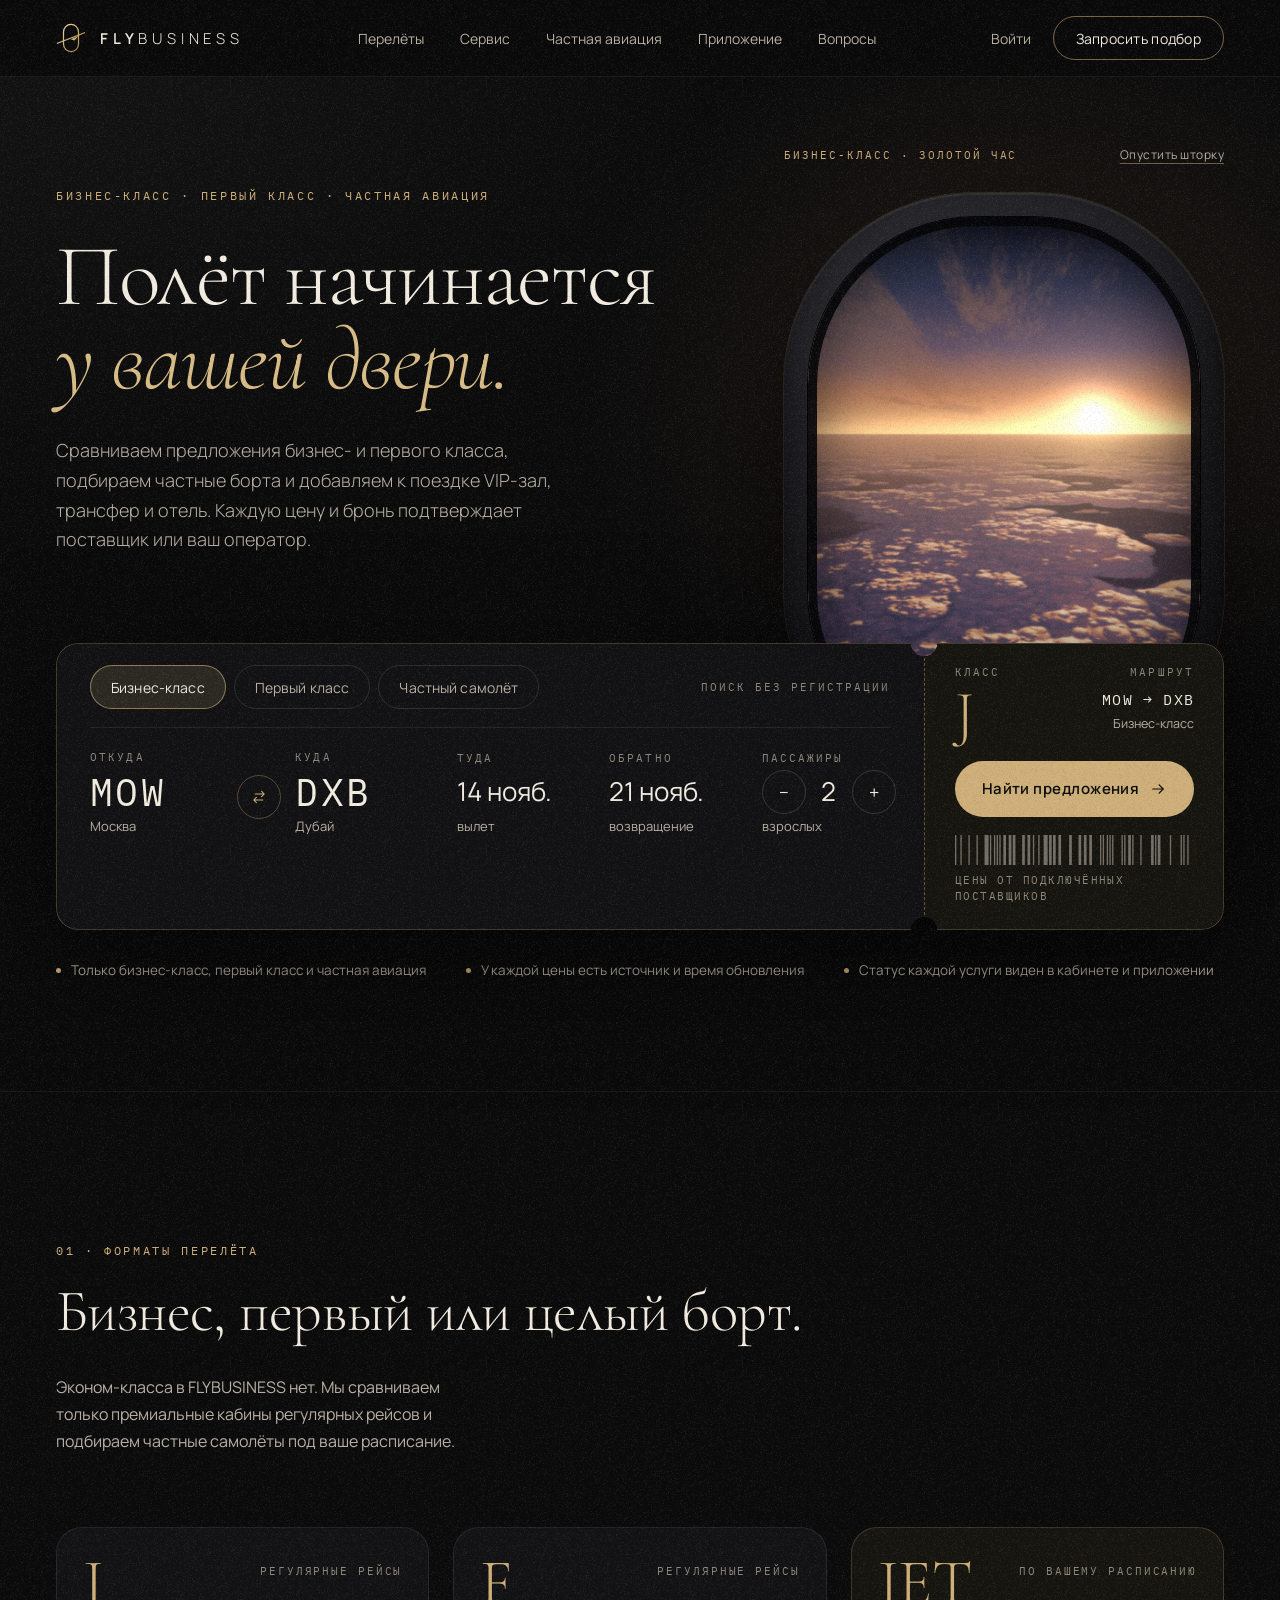
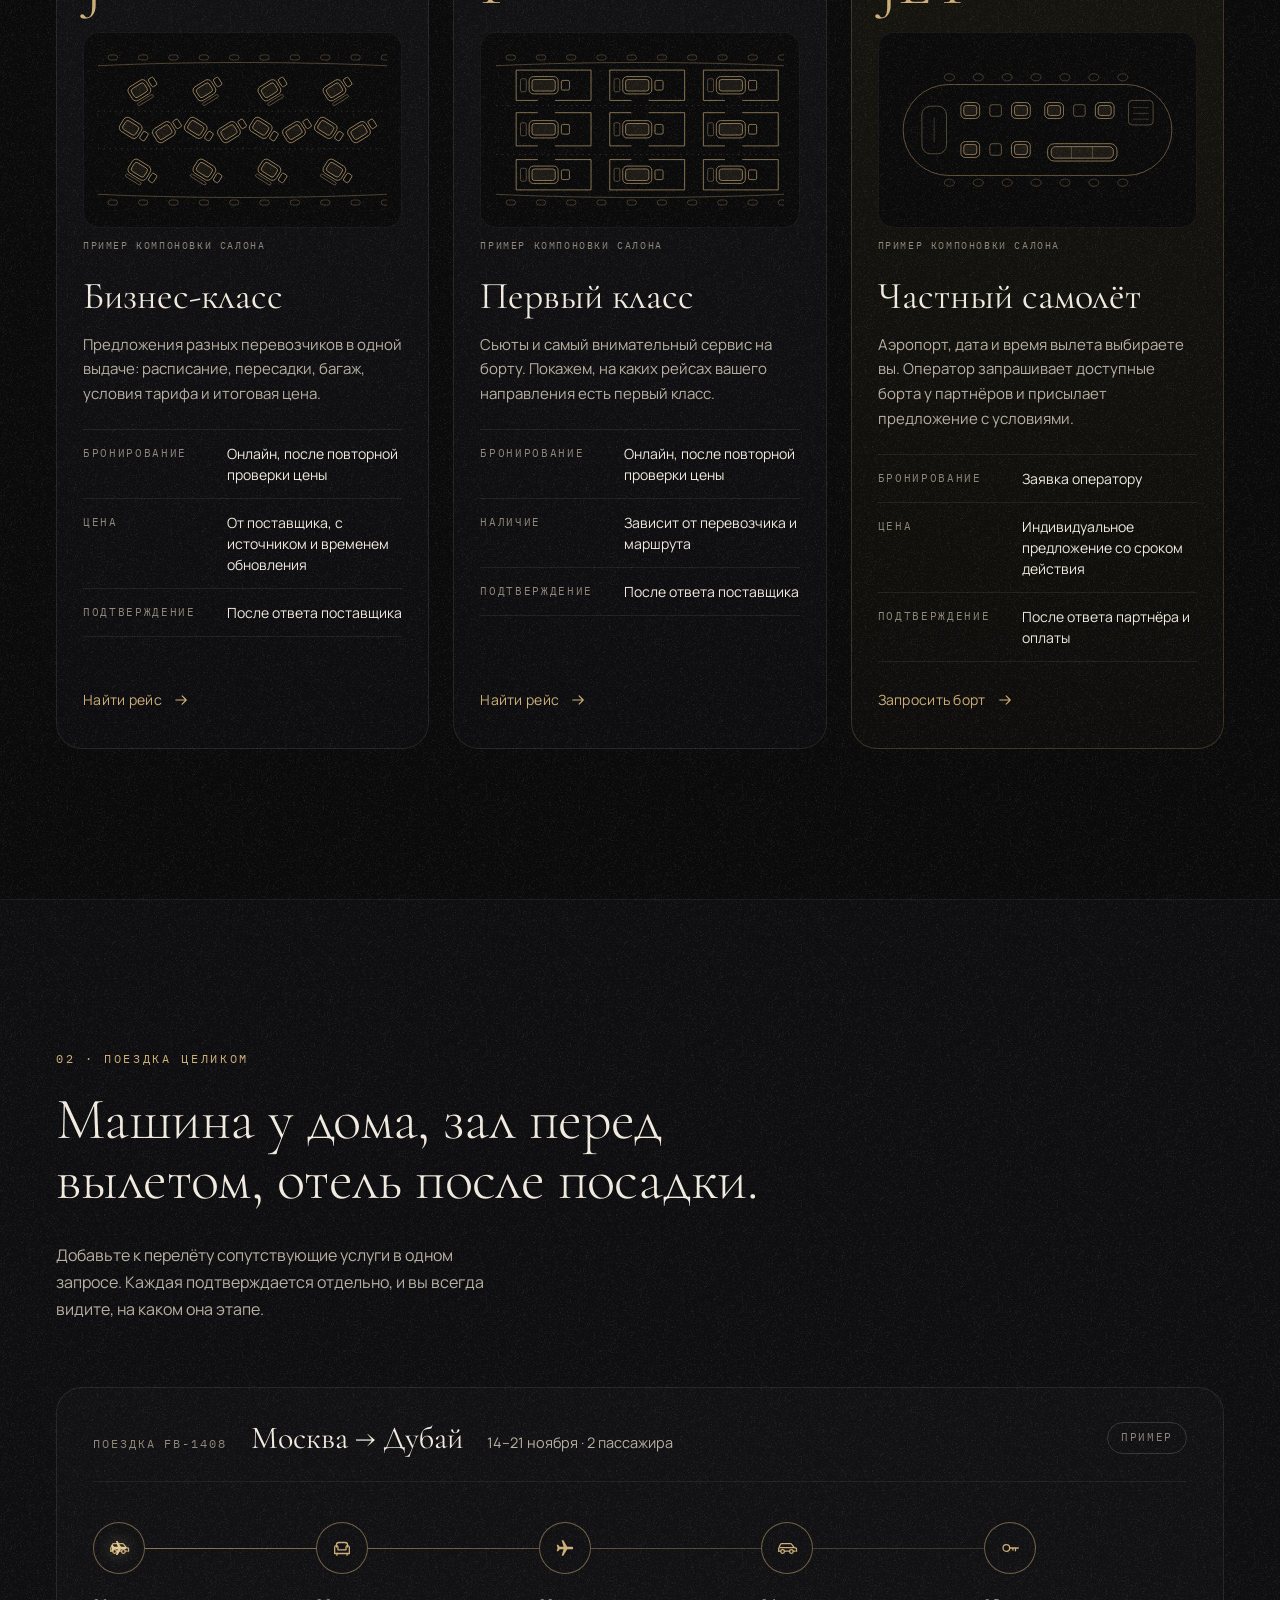
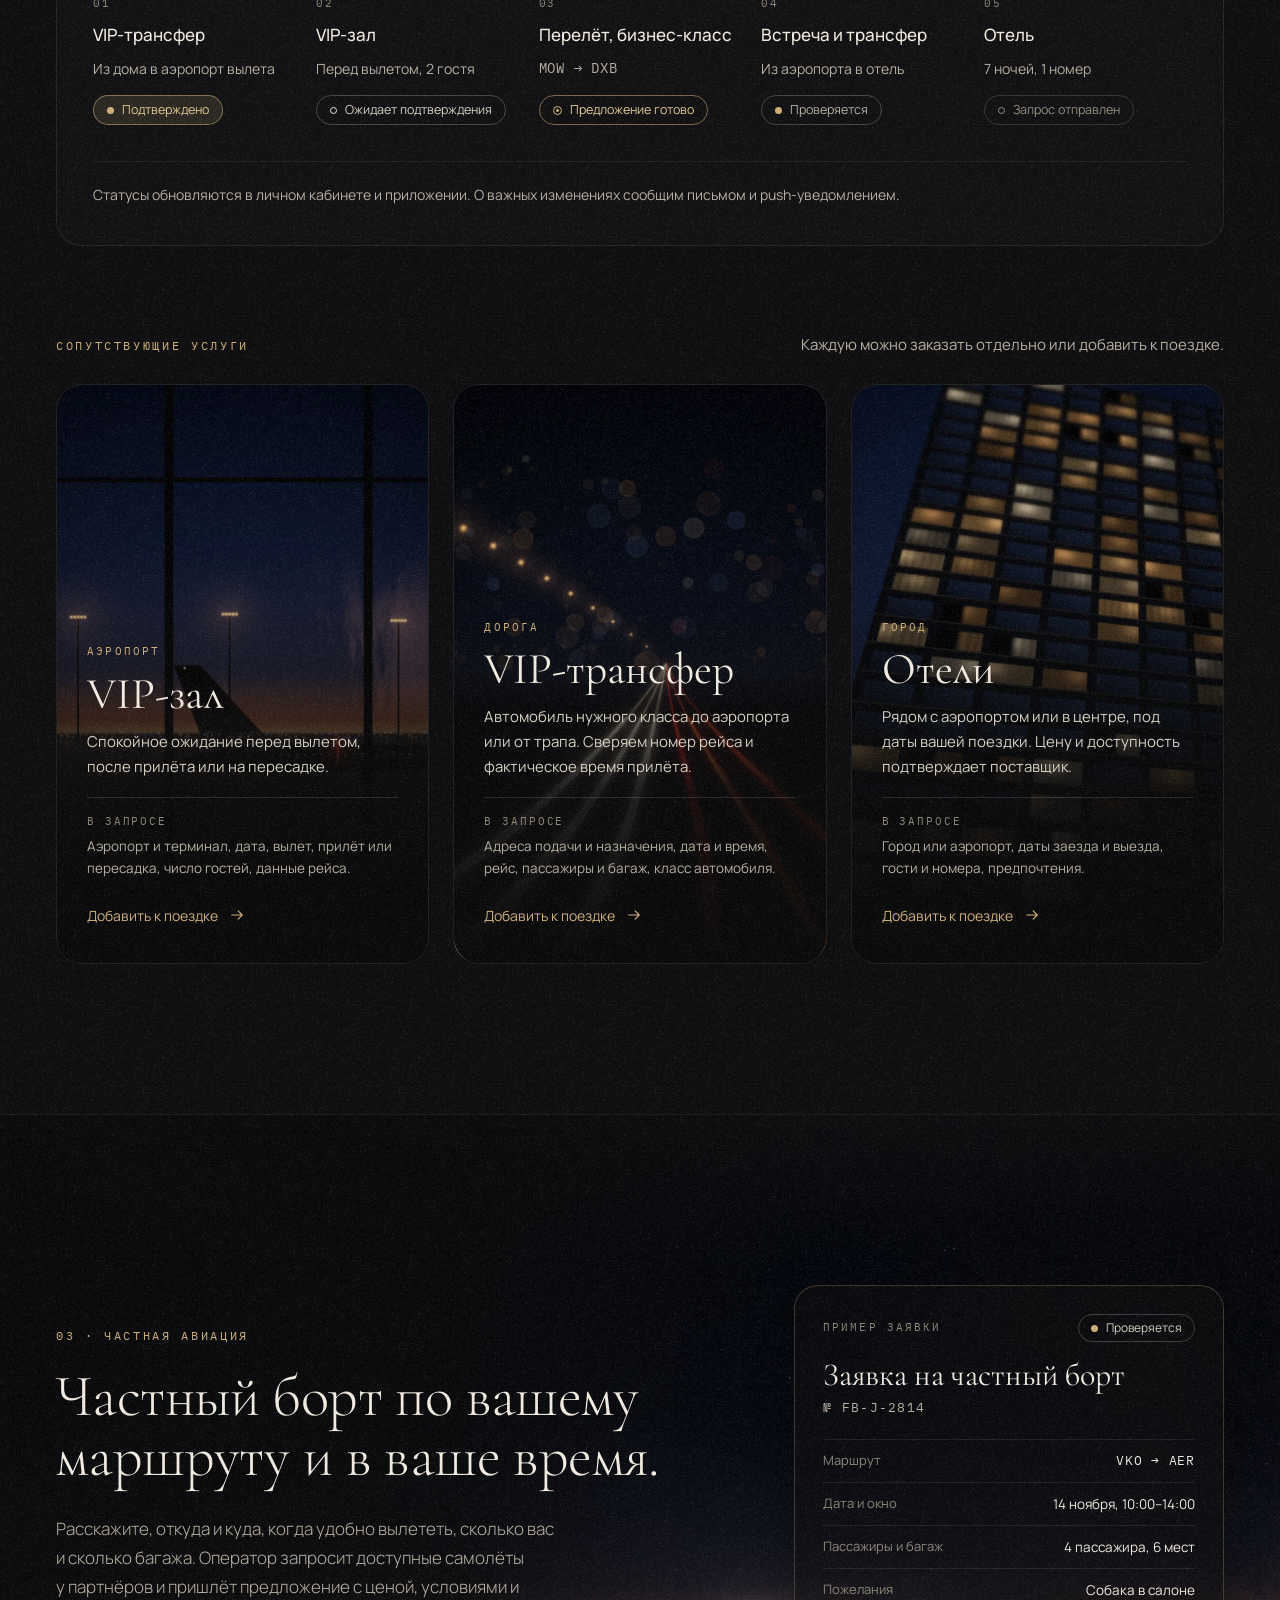
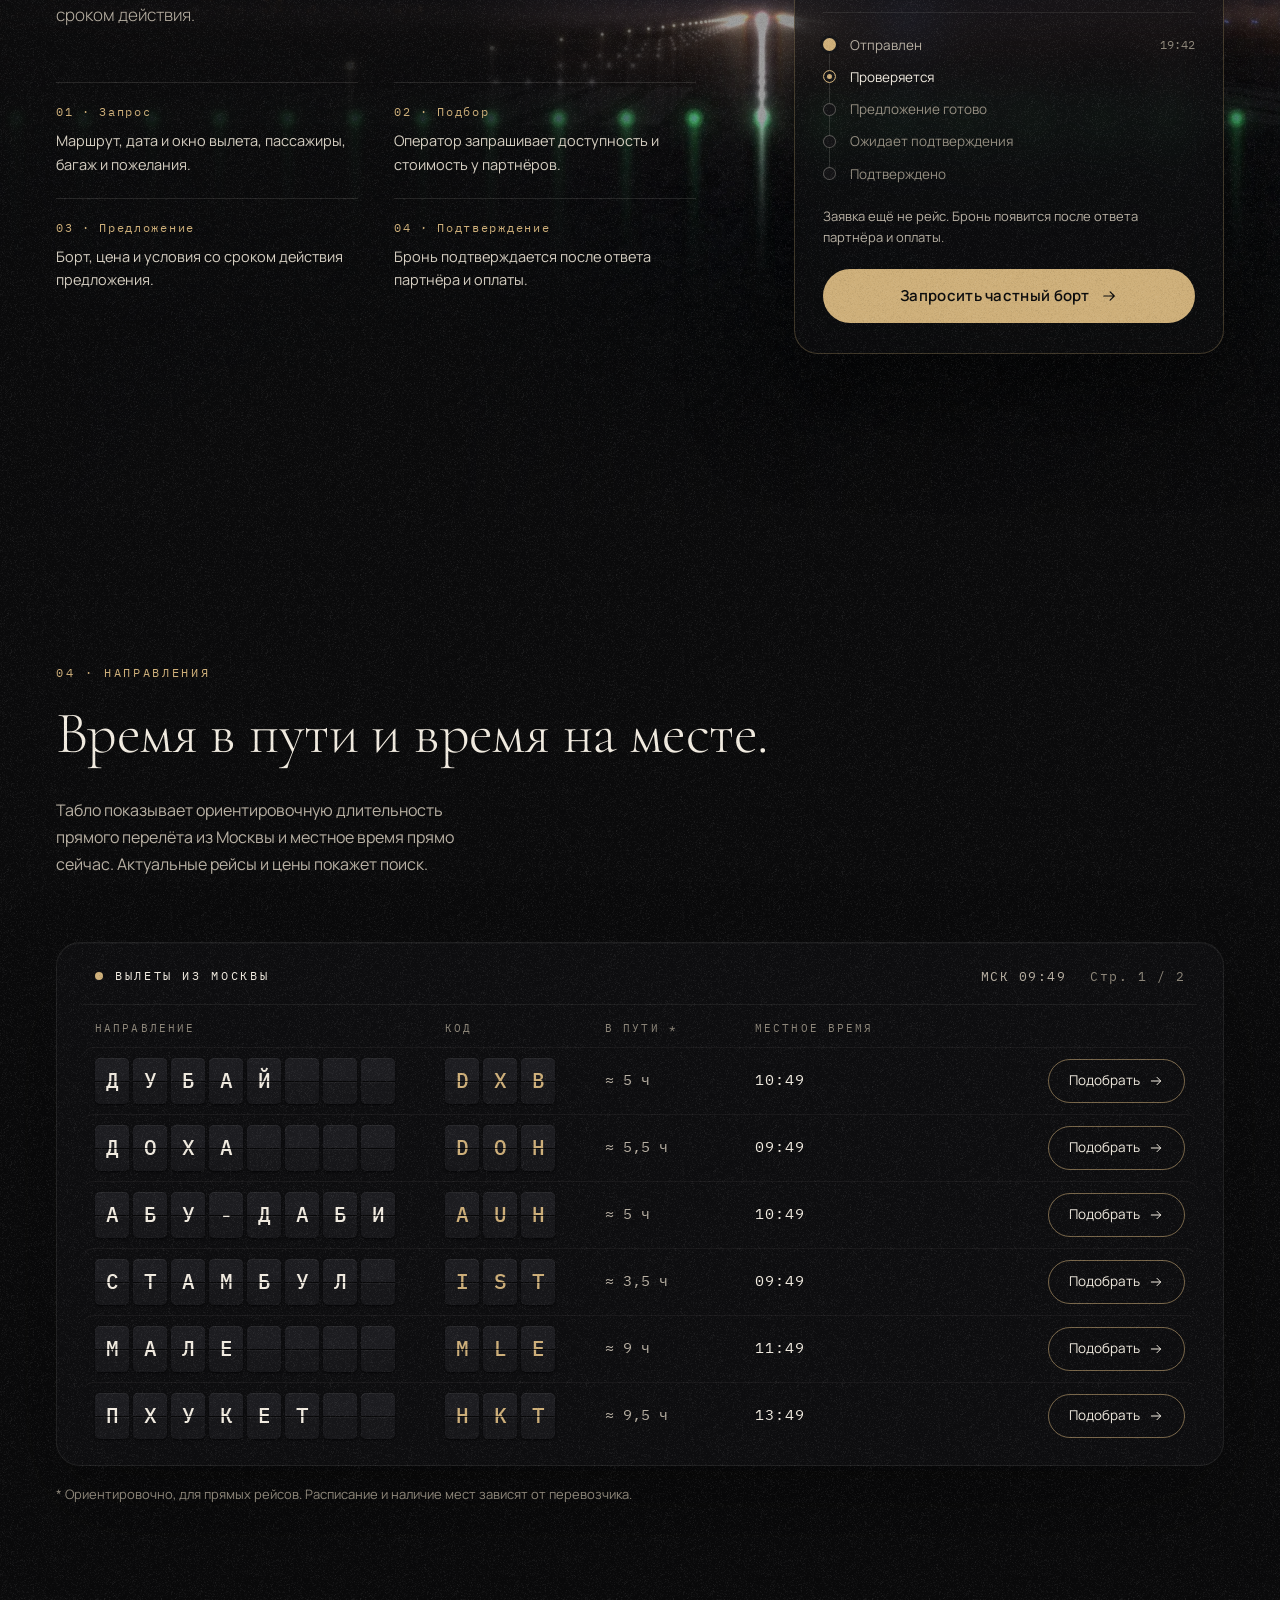
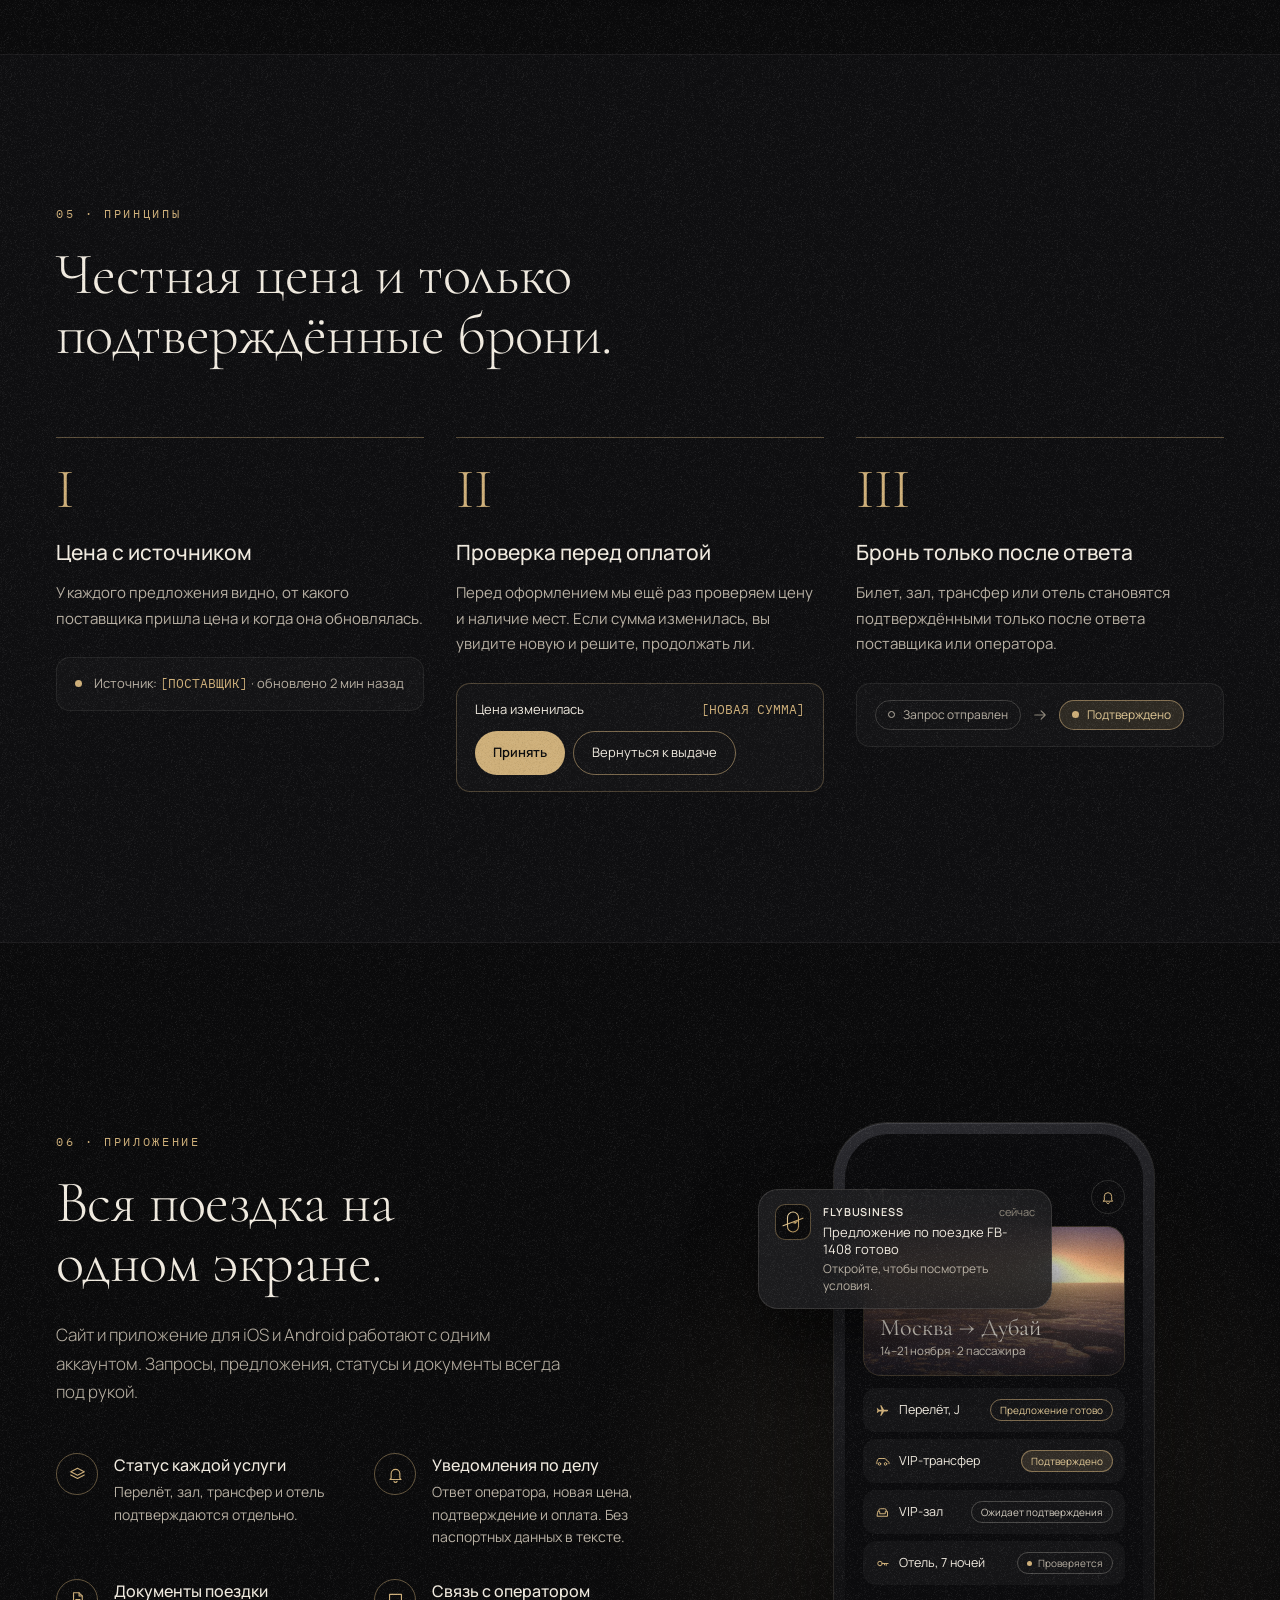
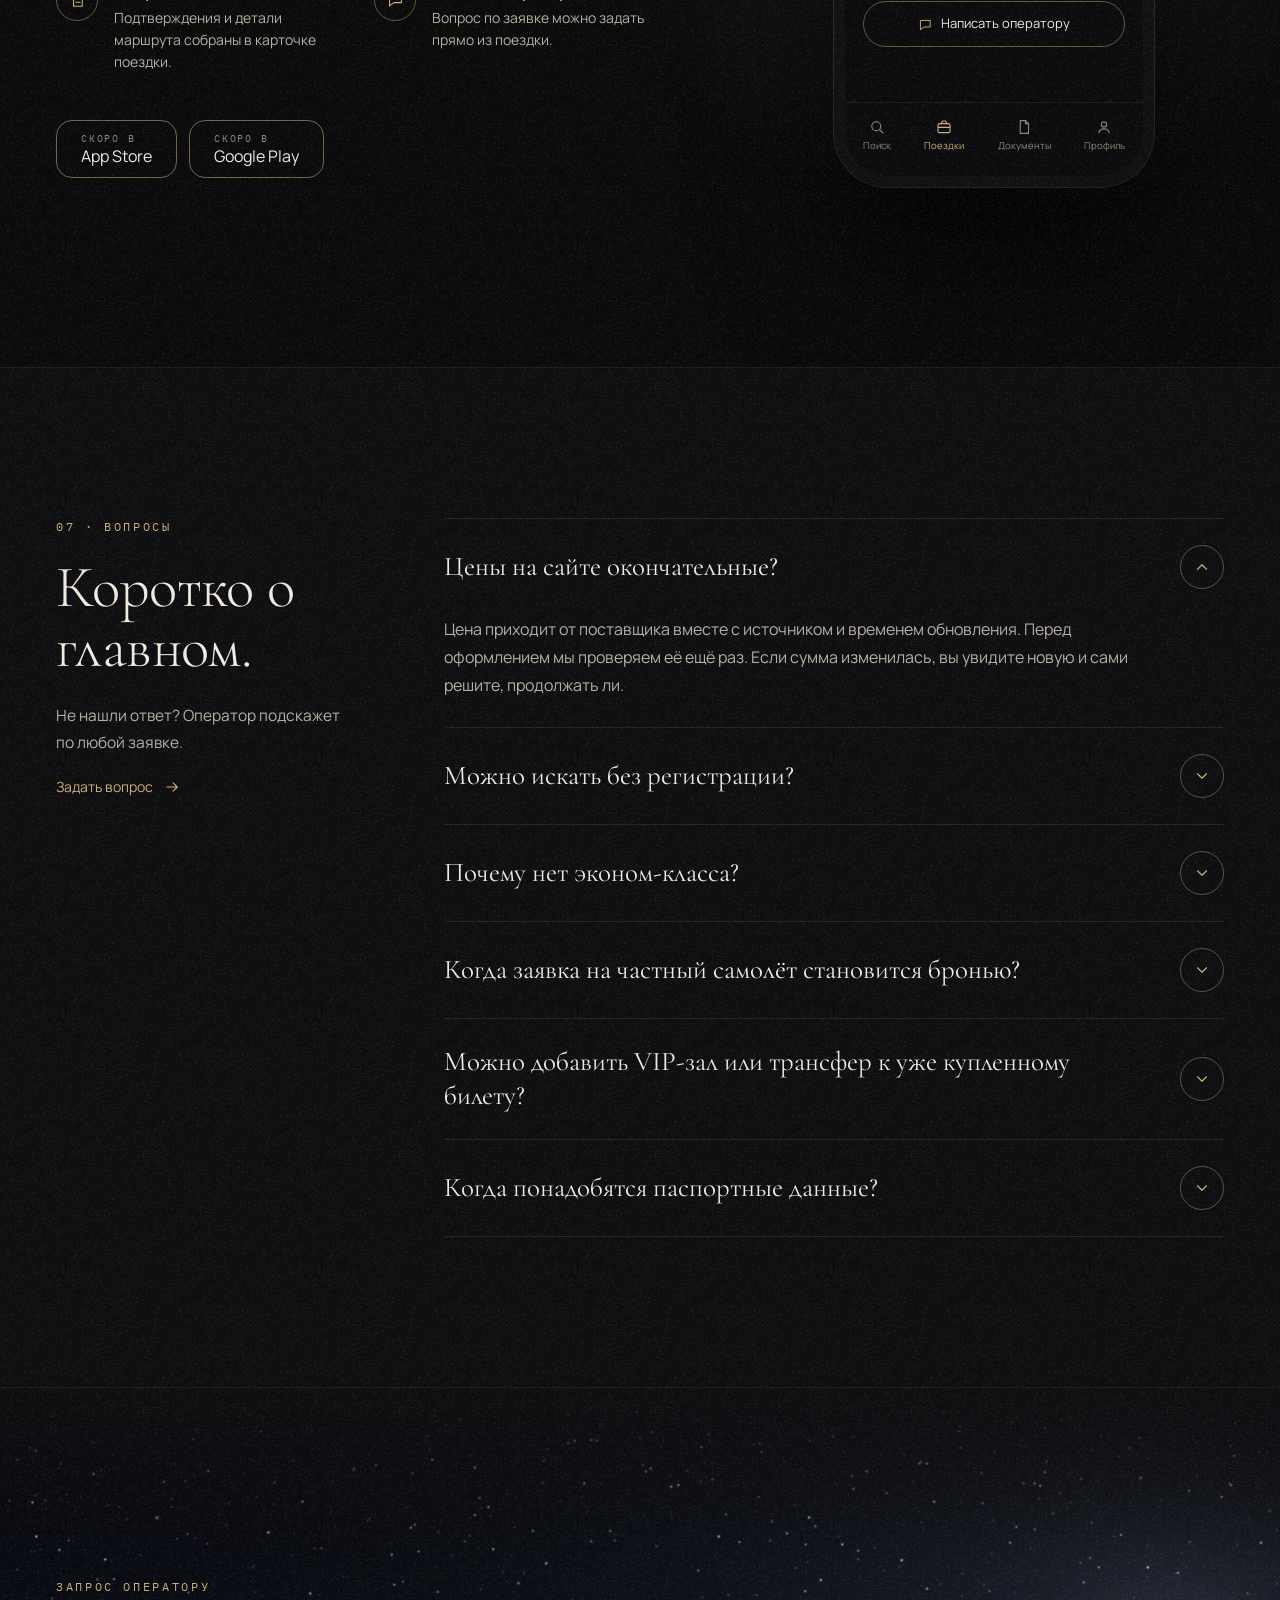
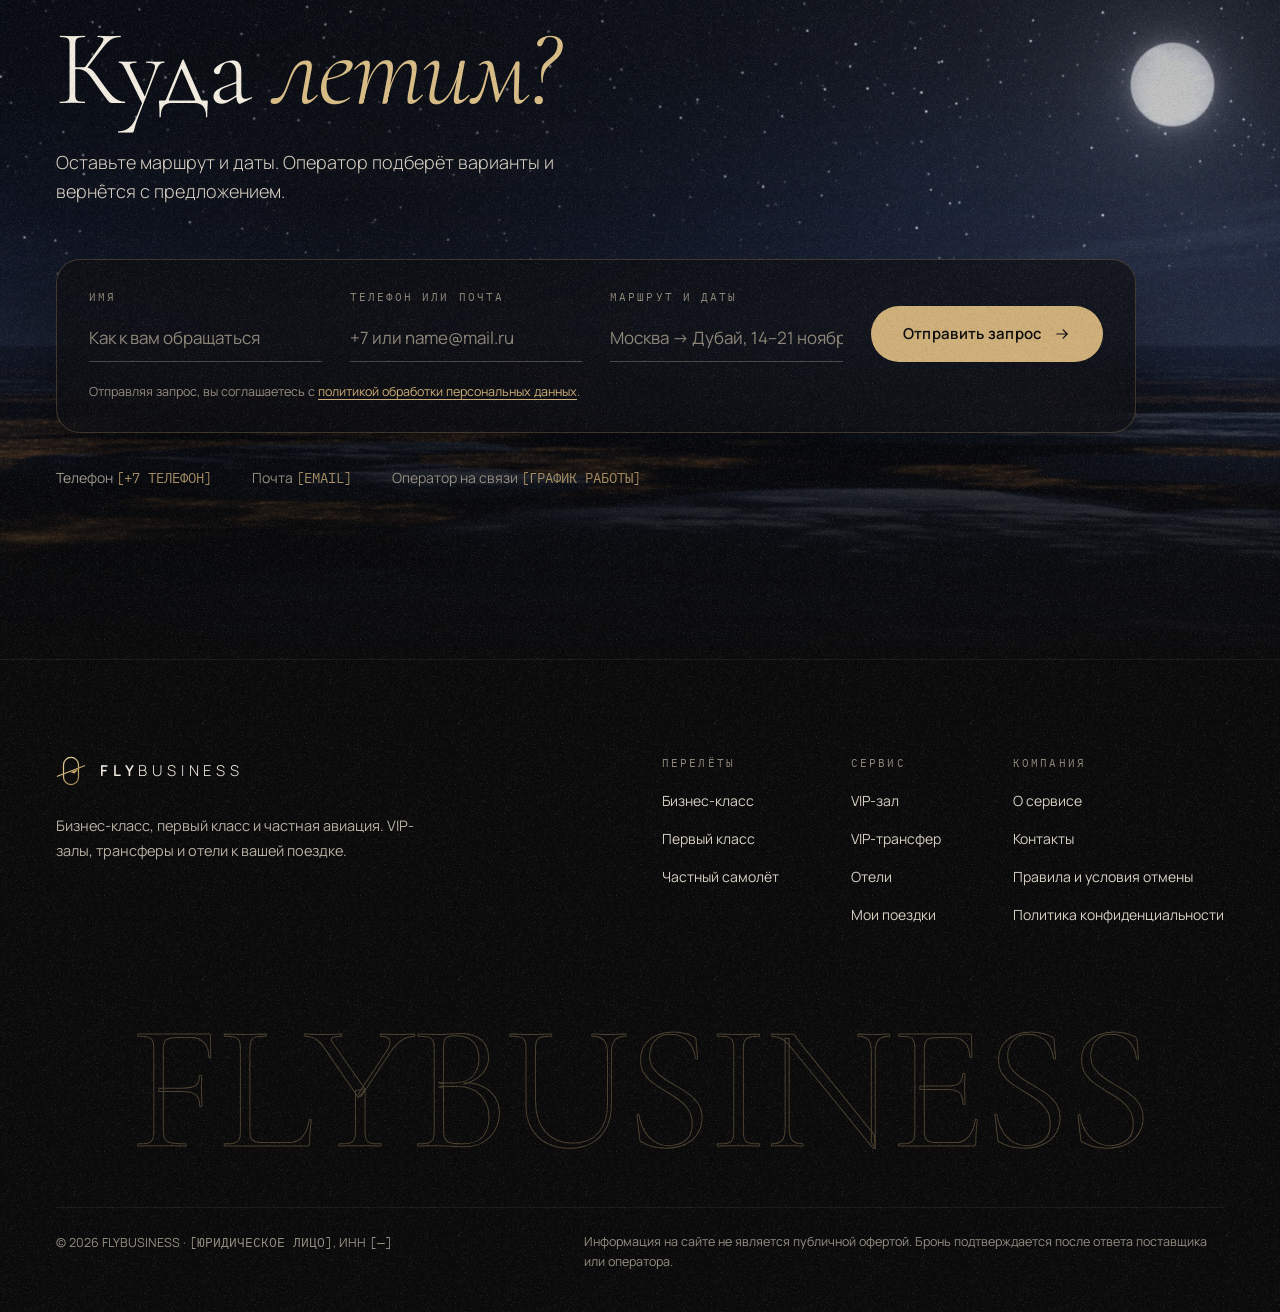
==== index.html @ 49348f23 "Add FLYBUSINESS static site and GitHub Pages deploy workflow Co-Authored-By: Claude Sonnet 5.5 <nore" ====
<!doctype html>
<html lang="ru" data-hero="porthole">
<head>
<meta charset="utf-8">
<meta name="viewport" content="width=device-width, initial-scale=1, viewport-fit=cover">
<title>FLYBUSINESS · бизнес-класс, первый класс и частная авиация</title>
<meta name="description" content="Сравниваем бизнес- и первый класс, подбираем частные борта и добавляем к поездке VIP-зал, трансфер и отель. Цены и брони подтверждает поставщик или оператор.">
<meta name="theme-color" content="#0B0B0C">
<meta property="og:type" content="website">
<meta property="og:locale" content="ru_RU">
<meta property="og:site_name" content="FLYBUSINESS">
<meta property="og:title" content="FLYBUSINESS · Полёт начинается у вашей двери">
<meta property="og:description" content="Сравниваем бизнес- и первый класс, подбираем частные борта и добавляем к поездке VIP-зал, трансфер и отель. Цены и брони подтверждает поставщик или оператор.">
<meta property="og:image" content="assets/img/og/porthole.jpg">
<meta property="og:image:width" content="1200">
<meta property="og:image:height" content="630">
<meta name="twitter:card" content="summary_large_image">
<link rel="icon" href="assets/img/favicon.svg" type="image/svg+xml">
<link rel="icon" href="assets/img/favicon-32.png" sizes="32x32" type="image/png">
<link rel="apple-touch-icon" href="assets/img/apple-touch-icon.png">
<link rel="preconnect" href="https://fonts.googleapis.com">
<link rel="preconnect" href="https://fonts.gstatic.com" crossorigin>
<link rel="stylesheet" href="https://fonts.googleapis.com/css2?family=Cormorant+Garamond:ital,wght@0,300;0,400;0,500;1,300;1,400&amp;family=IBM+Plex+Mono:wght@400;500&amp;family=Manrope:wght@300;400;500;600&amp;display=swap">
<link rel="stylesheet" href="assets/css/site.css">
<script>
  /* Вариант первого экрана: ?hero=porthole|board|sphere|cover|concierge (иначе берётся из data-hero страницы) */
  (function () {
    var list = ['porthole', 'board', 'sphere', 'cover', 'concierge'];
    var m = /[?&]hero=([a-z]+)/.exec(location.search);
    var h = m && list.indexOf(m[1]) > -1 ? m[1] : document.documentElement.getAttribute('data-hero');
    document.documentElement.setAttribute('data-hero', list.indexOf(h) > -1 ? h : 'porthole');
  })();
</script>
<script src="assets/js/site.js" defer></script>
</head>
<body>
<div id="top" class="fb">
<div class="fb-grain" aria-hidden="true"></div>

<header class="site-header">
<div class="fb-wrap" style="height: 76px; display: flex; align-items: center; justify-content: space-between; gap: 24px">
<a href="#top" aria-label="FLYBUSINESS, на главную" style="display: flex; align-items: center; gap: 14px; color: #F2ECE1">
<svg width="30" height="30" viewBox="0 0 32 32" fill="none" aria-hidden="true"><defs><linearGradient id="fbLogoA" x1="0" y1="0" x2="32" y2="32" gradientUnits="userSpaceOnUse"><stop offset="0" stop-color="#F4E4BE"/><stop offset="0.55" stop-color="#CFAE72"/><stop offset="1" stop-color="#8C6C3C"/></linearGradient></defs><rect x="8" y="1.5" width="16" height="29" rx="8" stroke="url(#fbLogoA)" stroke-width="1.3"/><path d="M1.5 21.6 30.5 10.4" stroke="url(#fbLogoA)" stroke-width="1.3" stroke-linecap="round"/><path d="m15.4 17.3 8.7-3.4-4.5 4.7z" fill="url(#fbLogoA)"/></svg>
<span class="fb-wordmark" style="font-size: 15px; letter-spacing: 0.32em; line-height: 1"><span style="font-weight: 600">FLY</span><span style="font-weight: 300">BUSINESS</span></span>
</a>
<nav class="fb-nav" aria-label="Основная навигация" style="display: flex; align-items: center; gap: 36px; font-size: 14px">
<a href="#flights">Перелёты</a>
<a href="#service">Сервис</a>
<a href="#private">Частная авиация</a>
<a href="#app">Приложение</a>
<a href="#faq">Вопросы</a>
</nav>
<div style="display: flex; align-items: center; gap: 22px">
<a href="#app" class="fb-hide-s fb-hov" style="min-height: 44px; display: inline-flex; align-items: center; font-size: 14px; color: #B9B1A4">Войти</a>
<a href="#request" class="fb-btn-line" style="height: 44px; padding: 0 22px; border-radius: 999px; display: inline-flex; align-items: center; font-size: 14px; letter-spacing: 0.02em"><span class="fb-cta-long">Запросить подбор</span><span class="fb-cta-short">Подбор</span></a>
</div>
</div>
</header>

<main>
<!-- ===================== ПЕРВЫЙ ЭКРАН 1 · ИЛЛЮМИНАТОР (по умолчанию) ===================== -->
<section id="hero-porthole" class="hero" aria-label="Поиск перелёта" style="position: relative; padding: 56px 0 110px">
<div aria-hidden="true" style="position: absolute; inset: 0; background: radial-gradient(640px 540px at 80% 30%, rgba(214,160,96,0.12), rgba(214,160,96,0) 70%), radial-gradient(900px 620px at 8% 0%, rgba(242,236,225,0.035), rgba(0,0,0,0) 70%); pointer-events: none"></div>
<div class="fb-wrap" style="position: relative">
<div class="fb-hero-grid">

<div class="fb-hero-text" style="padding-top: 54px">
<div class="fb-mono fb-rise" style="font-size: 12px; letter-spacing: 0.22em; text-transform: uppercase; color: #CFB07A">Бизнес-класс · Первый класс · Частная авиация</div>
<h1 class="fb-serif fb-rise fb-d1" style="margin: 30px 0 0; font-weight: 300; font-size: clamp(46px, 6.8vw, 98px); line-height: 0.96; letter-spacing: -0.015em; color: #F2ECE1; text-wrap: balance">Полёт начинается <span style="font-style: italic; color: #D9BD87">у вашей двери.</span></h1>
<p class="fb-rise fb-d2" style="margin: 34px 0 0; max-width: 540px; font-size: 18px; line-height: 1.65; font-weight: 300; color: #B9B1A4; text-wrap: pretty">Сравниваем предложения бизнес- и первого класса, подбираем частные борта и добавляем к поездке VIP-зал, трансфер и отель. Каждую цену и бронь подтверждает поставщик или ваш оператор.</p>
</div>

<div class="fb-hero-port fb-rise fb-d2">
<div style="display: flex; align-items: center; justify-content: space-between; gap: 16px; margin-bottom: 16px; min-height: 28px">
<span id="ph-sky-label" class="fb-mono" style="font-size: 11px; letter-spacing: 0.18em; text-transform: uppercase; color: #CFB07A">Бизнес-класс · золотой час</span>
<button type="button" id="ph-shade-btn" style="background: none; border: 0; padding: 8px 0; min-height: 44px; cursor: pointer; font-size: 12px; letter-spacing: 0.04em; color: #B9B1A4; text-decoration: underline; text-decoration-color: rgba(207,176,122,0.5); text-underline-offset: 4px">Поднять шторку</button>
</div>
<div style="position: relative; width: 100%; aspect-ratio: 440 / 590; border-radius: 190px; padding: 24px; background: linear-gradient(152deg, #2C2C31 0%, #19191C 46%, #0E0E10 100%); box-shadow: inset 0 2px 1px rgba(255,255,255,0.07), inset 0 -14px 34px rgba(0,0,0,0.6), 0 60px 120px rgba(0,0,0,0.6), 0 0 0 1px rgba(207,176,122,0.16)">
<div style="position: relative; width: 100%; height: 100%; border-radius: 168px; overflow: hidden; background: #05060A; box-shadow: 0 0 0 1px rgba(0,0,0,0.9)">
<img class="fb-sky ph-sky is-on" data-sky="business" src="assets/img/sky-golden.webp" alt="Закат над облаками из иллюминатора">
<img class="fb-sky ph-sky" data-sky="first" src="assets/img/sky-night.webp" alt="Ночной полёт: луна над облаками и огни городов">
<img class="fb-sky ph-sky" data-sky="private" src="assets/img/sky-dawn.webp" alt="Рассвет над облаками">
<div aria-hidden="true" style="position: absolute; left: 50%; bottom: 13%; width: 5px; height: 5px; margin-left: -2px; border-radius: 50%; background: rgba(0,0,0,0.55); box-shadow: 0 0 0 1px rgba(255,255,255,0.08)"></div>
<div id="ph-shade" class="ph-shade" aria-hidden="true">
<div style="position: absolute; left: 0; right: 0; bottom: 0; height: 26px; background: linear-gradient(180deg, #232327, #151517); border-top: 1px solid rgba(255,255,255,0.06)"></div>
<div style="position: absolute; left: 50%; bottom: 8px; width: 64px; height: 8px; margin-left: -32px; border-radius: 6px; background: #0C0C0E; box-shadow: inset 0 1px 0 rgba(255,255,255,0.08)"></div>
</div>
<div aria-hidden="true" style="position: absolute; inset: 0; background: linear-gradient(118deg, rgba(255,255,255,0.12) 0%, rgba(255,255,255,0) 30%, rgba(255,255,255,0) 72%, rgba(255,255,255,0.05) 100%); pointer-events: none"></div>
<div aria-hidden="true" style="position: absolute; inset: 0; border-radius: 168px; box-shadow: inset 0 0 60px 12px rgba(0,0,0,0.55), inset 0 0 0 9px rgba(10,10,12,0.92); pointer-events: none"></div>
</div>
</div>
</div>

<div class="fb-hero-ticket fb-rise fb-d3" data-search-anchor>
<div class="fb-tk">
<div class="fb-tk-main" style="padding: 22px 34px 30px">
<div style="display: flex; flex-wrap: wrap; align-items: center; justify-content: space-between; gap: 14px; padding-bottom: 18px; border-bottom: 1px solid rgba(242,236,225,0.08)">
<div role="group" aria-label="Формат перелёта" style="display: flex; flex-wrap: wrap; gap: 8px">
<button type="button" class="fb-tab is-on" data-mode="business" aria-pressed="true" style="height: 44px; padding: 0 20px; border-radius: 999px; cursor: pointer; font-size: 14px; letter-spacing: 0.01em">Бизнес-класс</button>
<button type="button" class="fb-tab" data-mode="first" aria-pressed="false" style="height: 44px; padding: 0 20px; border-radius: 999px; cursor: pointer; font-size: 14px; letter-spacing: 0.01em">Первый класс</button>
<button type="button" class="fb-tab" data-mode="private" aria-pressed="false" style="height: 44px; padding: 0 20px; border-radius: 999px; cursor: pointer; font-size: 14px; letter-spacing: 0.01em">Частный самолёт</button>
</div>
<span class="fb-mono" style="font-size: 11px; letter-spacing: 0.18em; text-transform: uppercase; color: #8E877A">Поиск без регистрации</span>
</div>
<div class="fb-fields" style="padding-top: 22px">
<div class="fb-route">
<div class="fb-field" style="flex: 1 1 0; min-width: 0; display: flex; flex-direction: column; gap: 4px">
<label for="ph-from" class="fb-mono fb-flab" style="font-size: 10.5px; letter-spacing: 0.2em; text-transform: uppercase; color: #8E877A; transition: color .3s">Откуда</label>
<input id="ph-from" class="fb-mono fb-code fb-code-in" value="MOW" maxlength="3" autocomplete="off" spellcheck="false" aria-describedby="ph-from-city" style="width: 100%; background: transparent; border: 0; padding: 0; line-height: 1.15; letter-spacing: 0.06em; color: #F2ECE1; text-transform: uppercase">
<span id="ph-from-city" style="font-size: 13px; color: #B9B1A4; white-space: nowrap; overflow: hidden; text-overflow: ellipsis">Москва</span>
</div>
<button type="button" id="ph-swap" aria-label="Поменять города местами" class="fb-step" style="flex: none; width: 44px; height: 44px; margin-bottom: 18px; border-radius: 50%; border: 1px solid rgba(207,176,122,0.35); background: transparent; color: #CFB07A; display: flex; align-items: center; justify-content: center; cursor: pointer"><svg width="18" height="18" viewBox="0 0 24 24" fill="none" stroke="currentColor" stroke-width="1.4" stroke-linecap="round" stroke-linejoin="round" aria-hidden="true"><path d="M7 8h12M15.5 4.5 19 8l-3.5 3.5M17 16H5M8.5 12.5 5 16l3.5 3.5"/></svg></button>
<div class="fb-field" style="flex: 1 1 0; min-width: 0; display: flex; flex-direction: column; gap: 4px">
<label for="ph-to" class="fb-mono fb-flab" style="font-size: 10.5px; letter-spacing: 0.2em; text-transform: uppercase; color: #8E877A; transition: color .3s">Куда</label>
<input id="ph-to" class="fb-mono fb-code fb-code-in" value="DXB" maxlength="3" autocomplete="off" spellcheck="false" aria-describedby="ph-to-city" style="width: 100%; background: transparent; border: 0; padding: 0; line-height: 1.15; letter-spacing: 0.06em; color: #F2ECE1; text-transform: uppercase">
<span id="ph-to-city" style="font-size: 13px; color: #B9B1A4; white-space: nowrap; overflow: hidden; text-overflow: ellipsis">Дубай</span>
</div>
</div>
<div class="fb-when">
<div class="fb-field" style="min-width: 0; display: flex; flex-direction: column; gap: 4px">
<label id="ph-f3-label" for="ph-f3" class="fb-mono fb-flab" style="font-size: 10.5px; letter-spacing: 0.2em; text-transform: uppercase; color: #8E877A; transition: color .3s">Туда</label>
<input id="ph-f3" class="fb-code" value="14 нояб." autocomplete="off" style="width: 100%; background: transparent; border: 0; padding: 0; font-size: 26px; line-height: 1.66; color: #F2ECE1">
<span id="ph-f3-sub" style="font-size: 13px; color: #B9B1A4">вылет</span>
</div>
<div class="fb-field" style="min-width: 0; display: flex; flex-direction: column; gap: 4px">
<label id="ph-f4-label" for="ph-f4" class="fb-mono fb-flab" style="font-size: 10.5px; letter-spacing: 0.2em; text-transform: uppercase; color: #8E877A; transition: color .3s">Обратно</label>
<input id="ph-f4" class="fb-code" value="21 нояб." autocomplete="off" style="width: 100%; background: transparent; border: 0; padding: 0; font-size: 26px; line-height: 1.66; color: #F2ECE1">
<span id="ph-f4-sub" style="font-size: 13px; color: #B9B1A4">возвращение</span>
</div>
<div class="fb-field" role="group" aria-labelledby="ph-pax-l" style="min-width: 0; display: flex; flex-direction: column; gap: 4px">
<span id="ph-pax-l" class="fb-mono fb-flab" style="font-size: 10.5px; letter-spacing: 0.2em; text-transform: uppercase; color: #8E877A">Пассажиры</span>
<div style="display: flex; align-items: center; gap: 10px; height: 43px">
<button type="button" data-ph-pax="-1" aria-label="Меньше пассажиров" class="fb-step" style="flex: none; width: 44px; height: 44px; border-radius: 50%; border: 1px solid rgba(242,236,225,0.16); background: transparent; color: #F2ECE1; cursor: pointer; font-size: 18px; line-height: 1">−</button>
<span id="ph-pax" aria-live="polite" style="min-width: 26px; text-align: center; font-size: 26px; color: #F2ECE1">2</span>
<button type="button" data-ph-pax="1" aria-label="Больше пассажиров" class="fb-step" style="flex: none; width: 44px; height: 44px; border-radius: 50%; border: 1px solid rgba(242,236,225,0.16); background: transparent; color: #F2ECE1; cursor: pointer; font-size: 18px; line-height: 1">+</button>
</div>
<span id="ph-pax-word" style="font-size: 13px; color: #B9B1A4">взрослых</span>
</div>
</div>
</div>
</div>
<div class="fb-tk-stub" style="padding: 22px 30px 26px; display: flex; flex-direction: column; justify-content: space-between; gap: 18px">
<div style="display: flex; justify-content: space-between; align-items: flex-start; gap: 16px">
<div>
<div class="fb-mono" style="font-size: 10.5px; letter-spacing: 0.2em; text-transform: uppercase; color: #8E877A">Класс</div>
<div id="ph-class-code" class="fb-serif" style="margin-top: 2px; font-size: 60px; line-height: 1; font-weight: 300; color: #CFB07A">J</div>
</div>
<div style="text-align: right">
<div class="fb-mono" style="font-size: 10.5px; letter-spacing: 0.2em; text-transform: uppercase; color: #8E877A">Маршрут</div>
<div id="ph-route" class="fb-mono" style="margin-top: 8px; font-size: 15px; letter-spacing: 0.08em; color: #F2ECE1">MOW → DXB</div>
<div id="ph-class-name" style="margin-top: 4px; font-size: 12.5px; color: #B9B1A4">Бизнес-класс</div>
</div>
</div>
<button type="button" id="ph-cta" class="fb-btn-gold" style="width: 100%; height: 56px; border: 0; border-radius: 999px; cursor: pointer; font-size: 15px; font-weight: 600; letter-spacing: 0.03em; display: flex; align-items: center; justify-content: center; gap: 10px"><span id="ph-cta-label">Найти предложения</span><svg width="18" height="18" viewBox="0 0 24 24" fill="none" stroke="currentColor" stroke-width="1.6" stroke-linecap="round" stroke-linejoin="round" aria-hidden="true"><path d="M5 12h14M13.5 6.5 19 12l-5.5 5.5"/></svg></button>
<div style="display: flex; flex-direction: column; gap: 8px; color: rgba(242,236,225,0.42)">
<svg class="fb-barcode" viewBox="0 0 178 34" width="100%" height="30" fill="currentColor" aria-hidden="true" preserveAspectRatio="none"><rect x="0" y="0" width="1" height="34"/><rect x="4" y="0" width="1" height="34"/><rect x="10" y="0" width="1" height="34"/><rect x="16" y="0" width="1" height="34"/><rect x="22" y="0" width="3" height="34"/><rect x="26" y="0" width="1" height="34"/><rect x="29" y="0" width="1" height="34"/><rect x="31" y="0" width="1" height="34"/><rect x="33" y="0" width="1" height="34"/><rect x="36" y="0" width="2" height="34"/><rect x="40" y="0" width="2" height="34"/><rect x="43" y="0" width="2" height="34"/><rect x="50" y="0" width="2" height="34"/><rect x="54" y="0" width="2" height="34"/><rect x="58" y="0" width="1" height="34"/><rect x="62" y="0" width="1" height="34"/><rect x="66" y="0" width="3" height="34"/><rect x="70" y="0" width="2" height="34"/><rect x="73" y="0" width="2" height="34"/><rect x="77" y="0" width="2" height="34"/><rect x="85" y="0" width="2" height="34"/><rect x="92" y="0" width="2" height="34"/><rect x="96" y="0" width="2" height="34"/><rect x="100" y="0" width="2" height="34"/><rect x="108" y="0" width="1" height="34"/><rect x="110" y="0" width="1" height="34"/><rect x="113" y="0" width="1" height="34"/><rect x="115" y="0" width="1" height="34"/><rect x="117" y="0" width="1" height="34"/><rect x="124" y="0" width="1" height="34"/><rect x="126" y="0" width="1" height="34"/><rect x="129" y="0" width="2" height="34"/><rect x="132" y="0" width="1" height="34"/><rect x="138" y="0" width="1" height="34"/><rect x="146" y="0" width="2" height="34"/><rect x="149" y="0" width="1" height="34"/><rect x="151" y="0" width="2" height="34"/><rect x="160" y="0" width="1" height="34"/><rect x="168" y="0" width="1" height="34"/><rect x="170" y="0" width="1" height="34"/><rect x="173" y="0" width="1" height="34"/></svg>
<span id="ph-cta-note" class="fb-mono" style="font-size: 10.5px; letter-spacing: 0.14em; text-transform: uppercase; color: #8E877A">Цены от подключённых поставщиков</span>
</div>
</div>
</div>

<div id="ph-loading" class="fb-rise" role="status" hidden style="margin-top: 18px; padding: 22px 30px; border-radius: 18px; background: #111113; border: 1px solid rgba(207,176,122,0.22); flex-direction: column; gap: 14px">
<div style="display: flex; flex-wrap: wrap; align-items: center; justify-content: space-between; gap: 12px">
<span style="font-size: 15px; color: #F2ECE1">Запрашиваем предложения поставщиков</span>
<span class="fb-mono ph-summary" style="font-size: 12px; letter-spacing: 0.08em; color: #B9B1A4"></span>
</div>
<div style="position: relative; height: 2px; margin-top: 14px; overflow: hidden; background: rgba(242,236,225,0.08); border-radius: 2px"><div class="fb-scan" style="position: absolute; top: 0; left: 0; width: 40%; height: 100%; background: linear-gradient(90deg, rgba(207,176,122,0), #CFB07A, rgba(207,176,122,0))"></div></div>
</div>
<div id="ph-done" class="fb-rise" role="status" hidden style="margin-top: 18px; padding: 26px 30px; border-radius: 18px; background: #111113; border: 1px solid rgba(207,176,122,0.22)">
<div style="display: flex; flex-wrap: wrap; align-items: center; justify-content: space-between; gap: 22px">
<div style="flex: 1 1 520px; min-width: 0">
<div class="fb-mono ph-summary" style="font-size: 11px; letter-spacing: 0.18em; text-transform: uppercase; color: #CFB07A"></div>
<div style="margin-top: 10px; font-size: 17px; color: #F2ECE1">Тарифы поставщика подключаются на этапе MVP.</div>
<div style="margin-top: 6px; font-size: 14.5px; line-height: 1.6; color: #B9B1A4; max-width: 640px">Прототип не показывает вымышленные цены. Отправьте запрос: оператор подберёт варианты вручную, а введённые данные сохранятся.</div>
</div>
<div style="display: flex; flex-wrap: wrap; gap: 12px">
<a href="#request" class="fb-btn-gold" style="height: 48px; padding: 0 24px; border-radius: 999px; display: inline-flex; align-items: center; font-size: 14px; font-weight: 600">Отправить запрос оператору</a>
<button type="button" data-ph-close class="fb-btn-line" style="height: 48px; padding: 0 22px; border-radius: 999px; cursor: pointer; font-size: 14px">Закрыть</button>
</div>
</div>
</div>
<div id="ph-private" class="fb-rise" role="status" hidden style="margin-top: 18px; padding: 26px 30px; border-radius: 18px; background: #111113; border: 1px solid rgba(207,176,122,0.22)">
<div style="display: flex; flex-wrap: wrap; align-items: center; justify-content: space-between; gap: 22px">
<div style="flex: 1 1 520px; min-width: 0">
<div style="display: flex; flex-wrap: wrap; align-items: center; gap: 12px">
<span class="fb-mono" style="font-size: 13px; letter-spacing: 0.1em; color: #F2ECE1">Заявка FB-J-2814</span>
<span style="display: inline-flex; align-items: center; gap: 8px; height: 28px; padding: 0 12px; border-radius: 999px; border: 1px solid rgba(242,236,225,0.2); font-size: 12.5px; color: #B9B1A4"><span style="width: 7px; height: 7px; border-radius: 50%; border: 1px solid #F2ECE1"></span>Отправлен</span>
</div>
<div style="margin-top: 10px; font-size: 14.5px; line-height: 1.6; color: #B9B1A4; max-width: 660px">Это ещё не рейс. Оператор запросит доступные борта у партнёров и пришлёт предложение с ценой, условиями и сроком действия. Статус заявки будет виден в кабинете и приложении.</div>
</div>
<button type="button" data-ph-close class="fb-btn-line" style="height: 48px; padding: 0 22px; border-radius: 999px; cursor: pointer; font-size: 14px">Понятно</button>
</div>
</div>

<div style="margin-top: 30px; display: flex; flex-wrap: wrap; gap: 14px 40px">
<div style="display: flex; align-items: center; gap: 10px; font-size: 13.5px; color: #B9B1A4"><span style="width: 5px; height: 5px; border-radius: 50%; background: #CFB07A; flex: none"></span>Только бизнес-класс, первый класс и частная авиация</div>
<div style="display: flex; align-items: center; gap: 10px; font-size: 13.5px; color: #B9B1A4"><span style="width: 5px; height: 5px; border-radius: 50%; background: #CFB07A; flex: none"></span>У каждой цены есть источник и время обновления</div>
<div style="display: flex; align-items: center; gap: 10px; font-size: 13.5px; color: #B9B1A4"><span style="width: 5px; height: 5px; border-radius: 50%; background: #CFB07A; flex: none"></span>Статус каждой услуги виден в кабинете и приложении</div>
</div>
</div>

</div>
</div>
</section>

<!-- ===================== ПЕРВЫЙ ЭКРАН 2 · ТАБЛО (?hero=board) ===================== -->
<section id="hero-board" class="hero hero-board" aria-labelledby="hb-title">
<div class="hb-bg" aria-hidden="true"></div>
<div class="fb-wrap hb-inner">
<div class="hb-eyebrow fb-rise">Бизнес-класс · Первый класс · Частная авиация</div>
<h1 id="hb-title" class="fb-sr">FLYBUSINESS: полёт начинается у вашей двери</h1>
<div class="hb-board fb-rise fb-d1">
<div class="hb-plate"><span>FLYBUSINESS · Вылеты</span><span class="hb-clock"><span class="hb-dot fb-blink"></span>МСК <span id="hb-msk">--:--</span></span></div>
<div class="hb-rows" id="hb-rows" aria-hidden="true"></div>
<p id="hb-board-text" class="fb-sr" aria-live="polite"></p>
<span class="hb-screw" aria-hidden="true" style="left: 12px; top: 12px"></span>
<span class="hb-screw" aria-hidden="true" style="right: 12px; top: 12px"></span>
<span class="hb-screw" aria-hidden="true" style="left: 12px; bottom: 12px"></span>
<span class="hb-screw" aria-hidden="true" style="right: 12px; bottom: 12px"></span>
</div>
<div class="hb-search fb-rise fb-d2" data-search-anchor>
<div class="hb-field"><label for="hb-from" class="hb-label">Откуда</label><input id="hb-from" class="hb-tin hb-tin-3" value="MOW" maxlength="3" autocomplete="off" spellcheck="false"></div>
<span class="hb-arrow" aria-hidden="true">→</span>
<div class="hb-field"><label for="hb-to" class="hb-label">Куда</label><input id="hb-to" class="hb-tin hb-tin-3" value="DXB" maxlength="3" autocomplete="off" spellcheck="false"></div>
<div class="hb-field"><span id="hb-cls-l" class="hb-label">Класс</span>
<div role="group" aria-labelledby="hb-cls-l" style="display: flex; gap: 4px">
<button type="button" class="hb-cls is-on" data-mode="business" aria-pressed="true" aria-label="Бизнес-класс">J</button>
<button type="button" class="hb-cls" data-mode="first" aria-pressed="false" aria-label="Первый класс">F</button>
<button type="button" class="hb-cls" data-mode="private" aria-pressed="false" aria-label="Частный самолёт">JET</button>
</div>
</div>
<div class="hb-field"><label for="hb-date" class="hb-label">Дата</label><input id="hb-date" class="hb-tin hb-tin-5" value="14.11" maxlength="5" autocomplete="off" spellcheck="false" inputmode="numeric"></div>
<div class="hb-field" role="group" aria-labelledby="hb-pax-l"><span id="hb-pax-l" class="hb-label">Пассажиры</span>
<div style="display: flex; align-items: center; gap: 8px">
<button type="button" data-hb-pax="-1" aria-label="Меньше пассажиров" class="fb-step" style="width: 44px; height: 44px; border-radius: 50%; border: 1px solid rgba(242,236,225,0.16); background: transparent; cursor: pointer; font-size: 18px">−</button>
<span id="hb-pax" class="hb-tin hb-tin-2" aria-live="polite">02</span>
<button type="button" data-hb-pax="1" aria-label="Больше пассажиров" class="fb-step" style="width: 44px; height: 44px; border-radius: 50%; border: 1px solid rgba(242,236,225,0.16); background: transparent; cursor: pointer; font-size: 18px">+</button>
</div>
</div>
<button type="button" id="hb-go" class="hb-go fb-btn-gold"><span id="hb-go-label">Найти рейсы</span><svg width="18" height="18" viewBox="0 0 24 24" fill="none" stroke="currentColor" stroke-width="1.6" stroke-linecap="round" stroke-linejoin="round" aria-hidden="true"><path d="M5 12h14M13.5 6.5 19 12l-5.5 5.5"/></svg></button>
</div>
<div id="hb-status" class="hb-status" role="status"></div>
<p class="hb-lead fb-rise fb-d3">Сравниваем бизнес- и первый класс, подбираем частные борта и добавляем к поездке VIP-зал, трансфер и отель. Каждую цену и бронь подтверждает поставщик или ваш оператор.</p>
<ul class="hb-bullets">
<li>Без эконом-класса</li>
<li>Цена с источником и временем обновления</li>
<li>Статус каждой услуги в приложении</li>
</ul>
</div>
</section>

<!-- ===================== ПЕРВЫЙ ЭКРАН 3 · НАВИГАЦИОННАЯ СФЕРА (?hero=sphere) ===================== -->
<section id="hero-sphere" class="hero hero-sphere" aria-labelledby="hs-title">
<img class="hs-stars" src="assets/img/stars.webp" alt="" aria-hidden="true" loading="lazy">
<div class="hs-shade" aria-hidden="true"></div>
<div class="fb-wrap hs-grid">
<div class="hs-text">
<div class="fb-mono fb-rise" style="font-size: 12px; letter-spacing: 0.24em; text-transform: uppercase; color: #CFB07A">Бизнес-класс · Первый класс · Частная авиация</div>
<h1 id="hs-title" class="fb-serif fb-rise fb-d1" style="margin: 26px 0 0; font-weight: 300; font-size: clamp(46px, 5.2vw, 74px); line-height: 0.98; letter-spacing: -0.015em; text-wrap: balance">Выберите город. <span style="display: block; font-style: italic; color: #D9BD87">Остальное соберём&nbsp;мы.</span></h1>
<p class="fb-rise fb-d2" style="margin: 28px 0 0; max-width: 520px; font-size: 17px; line-height: 1.65; font-weight: 300; color: #B9B1A4">Бизнес-класс, первый класс или частный борт, а к ним VIP-зал, трансфер и отель. Цены и брони подтверждает поставщик или ваш оператор.</p>
<div id="hs-chips" class="fb-rise fb-d3" role="group" aria-label="Популярные направления" style="margin-top: 34px; display: flex; flex-wrap: wrap; gap: 10px">
<button type="button" class="hs-chip is-on" data-i="0" aria-pressed="true"><span class="fb-mono" style="font-size: 11px; letter-spacing: 0.1em; opacity: 0.8">DXB</span>Дубай</button>
<button type="button" class="hs-chip" data-i="1" aria-pressed="false"><span class="fb-mono" style="font-size: 11px; letter-spacing: 0.1em; opacity: 0.8">MLE</span>Мале</button>
<button type="button" class="hs-chip" data-i="2" aria-pressed="false"><span class="fb-mono" style="font-size: 11px; letter-spacing: 0.1em; opacity: 0.8">HKT</span>Пхукет</button>
<button type="button" class="hs-chip" data-i="3" aria-pressed="false"><span class="fb-mono" style="font-size: 11px; letter-spacing: 0.1em; opacity: 0.8">PEK</span>Пекин</button>
<button type="button" class="hs-chip" data-i="4" aria-pressed="false"><span class="fb-mono" style="font-size: 11px; letter-spacing: 0.1em; opacity: 0.8">IST</span>Стамбул</button>
<button type="button" class="hs-chip" data-i="5" aria-pressed="false"><span class="fb-mono" style="font-size: 11px; letter-spacing: 0.1em; opacity: 0.8">AER</span>Сочи</button>
</div>
</div>
<div class="hs-globe-col">
<div class="hs-globe" id="hs-globe">
<div class="hs-body" aria-hidden="true"></div>
<img src="assets/img/graticule.svg" alt="" aria-hidden="true" loading="lazy">
<svg id="hs-svg" viewBox="0 0 1000 1000" role="img" aria-label="Маршруты из Москвы к популярным направлениям"></svg>
<div id="hs-card" class="hs-card" role="status" aria-live="polite">
<div style="display: flex; justify-content: space-between; align-items: baseline; gap: 10px">
<span id="hs-card-name" class="fb-serif" style="font-size: 30px; line-height: 1">Дубай</span>
<span id="hs-card-code" class="fb-mono" style="font-size: 12px; letter-spacing: 0.14em; color: #CFB07A">DXB</span>
</div>
<div style="margin-top: 12px; padding-top: 12px; border-top: 1px solid rgba(242,236,225,0.1); display: grid; grid-template-columns: 1fr 1fr; gap: 12px">
<div><div class="fb-mono" style="font-size: 10px; letter-spacing: 0.18em; text-transform: uppercase; color: #8E877A">В пути</div><div id="hs-card-dur" style="margin-top: 4px; font-size: 15px">≈ 5 ч</div></div>
<div><div class="fb-mono" style="font-size: 10px; letter-spacing: 0.18em; text-transform: uppercase; color: #8E877A">Сейчас там</div><div id="hs-card-time" class="fb-mono" style="margin-top: 4px; font-size: 15px">--:--</div></div>
</div>
</div>
</div>
</div>
<div class="hs-search fb-rise fb-d4" data-search-anchor>
<div class="hs-cell">
<div class="fb-mono" style="font-size: 10px; letter-spacing: 0.2em; text-transform: uppercase; color: #8E877A">Откуда</div>
<div class="fb-mono" style="margin-top: 4px; font-size: 22px; letter-spacing: 0.06em">MOW</div>
<div style="font-size: 12.5px; color: #B9B1A4">Москва</div>
</div>
<div class="hs-cell">
<div class="fb-mono" style="font-size: 10px; letter-spacing: 0.2em; text-transform: uppercase; color: #8E877A">Куда</div>
<div id="hs-to-code" class="fb-mono" style="margin-top: 4px; font-size: 22px; letter-spacing: 0.06em; color: #E4CB98">DXB</div>
<div id="hs-to-name" style="font-size: 12.5px; color: #B9B1A4">Дубай</div>
</div>
<div class="hs-cell">
<label for="hs-date" class="fb-mono" style="font-size: 10px; letter-spacing: 0.2em; text-transform: uppercase; color: #8E877A">Дата</label>
<input id="hs-date" class="hs-in" value="14 нояб." autocomplete="off" style="margin-top: 4px; width: 120px; background: transparent; border: 0; padding: 0; font-size: 20px; line-height: 1.4; color: #F2ECE1">
<span style="font-size: 12.5px; color: #B9B1A4">вылет</span>
</div>
<div class="hs-cell hs-cell-cls">
<span id="hs-cls-l" class="fb-mono" style="font-size: 10px; letter-spacing: 0.2em; text-transform: uppercase; color: #8E877A">Класс</span>
<div role="group" aria-labelledby="hs-cls-l" style="display: flex; gap: 4px">
<button type="button" class="hs-seg is-on" data-mode="business" aria-pressed="true">Бизнес</button>
<button type="button" class="hs-seg" data-mode="first" aria-pressed="false">Первый</button>
<button type="button" class="hs-seg" data-mode="private" aria-pressed="false">Частный</button>
</div>
</div>
<button type="button" id="hs-go" class="fb-btn-gold" style="margin: 12px; padding: 0 24px; border: 0; border-radius: 14px; cursor: pointer; font-size: 15px; font-weight: 600; display: flex; align-items: center; justify-content: center; gap: 10px; white-space: nowrap"><span id="hs-go-label">Найти рейсы</span><svg width="18" height="18" viewBox="0 0 24 24" fill="none" stroke="currentColor" stroke-width="1.6" stroke-linecap="round" stroke-linejoin="round" aria-hidden="true"><path d="M5 12h14M13.5 6.5 19 12l-5.5 5.5"/></svg></button>
</div>
<div id="hs-status" class="hs-status" role="status"></div>
</div>
</section>

<!-- ===================== ПЕРВЫЙ ЭКРАН 4 · ОБЛОЖКА (?hero=cover) ===================== -->
<section id="hero-cover" class="hero hero-cover" aria-labelledby="hc-title">
<div class="hc-stage">
<img class="hc-sky" src="assets/img/cover-sky.webp" alt="Закат над облаками" loading="lazy">
<div class="hc-scrim-top" aria-hidden="true"></div>
<div class="hc-mast" aria-hidden="true">FLYBUSINESS</div>
<img class="hc-wing" src="assets/img/cover-wing.webp" alt="Крыло самолёта на фоне заката" loading="lazy">
<div class="hc-scrim-bottom" aria-hidden="true"></div>
</div>
<div class="hc-ui">
<div class="hc-issue fb-rise fb-d3"><span>Бизнес-класс · Первый класс · Частная авиация</span><span>Осень 2026 · flybusiness.ru</span></div>
<div class="hc-lead fb-rise fb-d4">
<h1 id="hc-title" class="hc-title">Полёт начинается <em>у вашей двери.</em></h1>
<p class="hc-dek">Сравниваем бизнес- и первый класс, подбираем частные борта и собираем вокруг перелёта зал, трансфер и отель.</p>
</div>
<div class="hc-teasers fb-rise fb-d5">
<a href="#flights" class="hc-teaser"><span class="hc-num">01</span><span class="hc-teaser-t">Бизнес и первый класс: расписание, багаж и условия в одной выдаче</span></a>
<a href="#private" class="hc-teaser"><span class="hc-num">02</span><span class="hc-teaser-t">Частный борт в четыре шага: от запроса до подтверждения</span></a>
<a href="#service" class="hc-teaser"><span class="hc-num">03</span><span class="hc-teaser-t">VIP-зал, трансфер и отель в одной поездке, у каждой услуги свой статус</span></a>
</div>
<div class="hc-search fb-rise fb-d5" data-search-anchor>
<div class="hc-cell" role="group" aria-label="Формат перелёта" style="flex-direction: row; align-items: center; gap: 4px; padding: 0 14px">
<button type="button" class="hc-tab is-on" data-mode="business" aria-pressed="true">Бизнес</button>
<button type="button" class="hc-tab" data-mode="first" aria-pressed="false">Первый</button>
<button type="button" class="hc-tab" data-mode="private" aria-pressed="false">Частный</button>
</div>
<div class="hc-cell" style="flex-direction: row; align-items: center; gap: 14px">
<div style="display: flex; flex-direction: column"><label for="hc-from" class="hc-label">Откуда</label><input id="hc-from" class="fb-mono hc-in" value="MOW" maxlength="3" autocomplete="off" spellcheck="false" style="margin-top: 4px; width: 74px; background: transparent; border: 0; padding: 0; font-size: 24px; letter-spacing: 0.06em; color: #F2ECE1; text-transform: uppercase"></div>
<span aria-hidden="true" style="color: #CFB07A; font-size: 18px">→</span>
<div style="display: flex; flex-direction: column"><label for="hc-to" class="hc-label">Куда</label><input id="hc-to" class="fb-mono hc-in" value="DXB" maxlength="3" autocomplete="off" spellcheck="false" style="margin-top: 4px; width: 74px; background: transparent; border: 0; padding: 0; font-size: 24px; letter-spacing: 0.06em; color: #F2ECE1; text-transform: uppercase"></div>
</div>
<div class="hc-cell"><label id="hc-date-l" for="hc-date" class="hc-label">Туда</label><input id="hc-date" class="hc-in" value="14 нояб." autocomplete="off" style="margin-top: 4px; width: 150px; background: transparent; border: 0; padding: 0; font-size: 20px; color: #F2ECE1"></div>
<div class="hc-cell" role="group" aria-labelledby="hc-pax-l" style="padding-top: 12px; padding-bottom: 12px">
<span id="hc-pax-l" class="hc-label">Пассажиры</span>
<div style="margin-top: 2px; display: flex; align-items: center; gap: 8px">
<button type="button" data-hc-pax="-1" aria-label="Меньше пассажиров" class="fb-step" style="width: 44px; height: 44px; border-radius: 50%; border: 1px solid rgba(242,236,225,0.2); background: transparent; cursor: pointer; font-size: 17px">−</button>
<span id="hc-pax" aria-live="polite" style="min-width: 20px; text-align: center; font-size: 20px">2</span>
<button type="button" data-hc-pax="1" aria-label="Больше пассажиров" class="fb-step" style="width: 44px; height: 44px; border-radius: 50%; border: 1px solid rgba(242,236,225,0.2); background: transparent; cursor: pointer; font-size: 17px">+</button>
</div>
</div>
<button type="button" id="hc-go" class="hc-go fb-btn-gold" style="flex: 1 1 auto; margin: 12px; border: 0; border-radius: 14px; cursor: pointer; font-size: 15px; font-weight: 600; letter-spacing: 0.02em; display: flex; align-items: center; justify-content: center; gap: 10px"><span id="hc-go-label">Найти предложения</span><svg width="18" height="18" viewBox="0 0 24 24" fill="none" stroke="currentColor" stroke-width="1.6" stroke-linecap="round" stroke-linejoin="round" aria-hidden="true"><path d="M5 12h14M13.5 6.5 19 12l-5.5 5.5"/></svg></button>
</div>
<div id="hc-status" class="hc-status" role="status"></div>
</div>
</section>

<!-- ===================== ПЕРВЫЙ ЭКРАН 5 · КОНСЬЕРЖ (?hero=concierge) ===================== -->
<section id="hero-concierge" class="hero hero-concierge" aria-label="Запрос консьержу">
<img class="hq-bg" src="assets/img/concierge-bg.webp" alt="" aria-hidden="true" loading="lazy">
<div class="hq-shade" aria-hidden="true"></div>
<div class="fb-wrap hq-inner">
<div class="fb-rise" style="display: flex; flex-wrap: wrap; align-items: center; gap: 10px 14px">
<span style="width: 8px; height: 8px; border-radius: 50%; background: #CFB07A; box-shadow: 0 0 0 4px rgba(207,176,122,0.16)"></span>
<span class="fb-mono" style="font-size: 12px; letter-spacing: 0.24em; text-transform: uppercase; color: #CFB07A">Консьерж FLYBUSINESS</span>
<span class="fb-mono" style="font-size: 12px; letter-spacing: 0.14em; color: #8E877A">Оператор на связи <span style="color: #B9B1A4">[ГРАФИК РАБОТЫ]</span></span>
</div>
<h1 class="hq-sentence fb-rise fb-d1">Мне нужен <span role="button" tabindex="0" class="hq-slot" data-slot="cls" aria-expanded="false" aria-controls="hq-panel">бизнес-класс</span> из <span role="button" tabindex="0" class="hq-slot" data-slot="from" aria-expanded="false" aria-controls="hq-panel">Москвы</span> в <span role="button" tabindex="0" class="hq-slot" data-slot="to" aria-expanded="false" aria-controls="hq-panel">Дубай</span> на <span role="button" tabindex="0" class="hq-slot" data-slot="date" aria-expanded="false" aria-controls="hq-panel">14 ноября</span>, <span role="button" tabindex="0" class="hq-slot" data-slot="pax" aria-expanded="false" aria-controls="hq-panel">летим вдвоём</span>, <span role="button" tabindex="0" class="hq-slot" data-slot="ext" aria-expanded="false" aria-controls="hq-panel">с&nbsp;трансфером и&nbsp;VIP-залом</span><span class="hq-nb">.<span class="hq-caret" aria-hidden="true"></span></span></h1>
<div style="min-height: 104px; margin-top: 26px">
<div id="hq-panel" class="hq-panel" hidden>
<span id="hq-panel-title" class="fb-mono" style="margin-right: 8px; font-size: 10.5px; letter-spacing: 0.2em; text-transform: uppercase; color: #8E877A"></span>
<div id="hq-opts" style="display: contents"></div>
<button type="button" id="hq-done" class="hq-text" style="margin-left: auto; height: 44px; padding: 0 12px; font-size: 14px">Готово</button>
</div>
<p id="hq-hint" style="margin: 0; padding-top: 14px; font-size: 15px; line-height: 1.6; color: #8E877A">Нажмите на любое выделенное слово, чтобы изменить запрос. Пишите как удобно: оператор уточнит детали и подтвердит каждую услугу отдельно.</p>
</div>
<div class="fb-rise fb-d2" style="margin-top: 18px; display: flex; flex-wrap: wrap; align-items: center; gap: 10px 18px">
<span class="fb-mono" style="font-size: 10.5px; letter-spacing: 0.2em; text-transform: uppercase; color: #8E877A">Так запрос увидит оператор</span>
<span id="hq-summary" class="fb-mono" style="padding: 8px 14px; border-radius: 10px; background: rgba(207,176,122,0.08); border: 1px solid rgba(207,176,122,0.22); font-size: 13px; letter-spacing: 0.06em; color: #E4CB98">MOW → DXB · 14.11 · 2 пасс. · J · трансфер, VIP-зал</span>
</div>
<div id="hq-actions" class="fb-rise fb-d3" data-search-anchor style="margin-top: 34px; display: flex; flex-wrap: wrap; align-items: center; gap: 14px 28px">
<button type="button" id="hq-send" class="fb-btn-gold" style="height: 58px; padding: 0 30px; border: 0; border-radius: 999px; cursor: pointer; font-size: 15.5px; font-weight: 600; letter-spacing: 0.02em; display: flex; align-items: center; gap: 12px">Отправить консьержу<svg width="18" height="18" viewBox="0 0 24 24" fill="none" stroke="currentColor" stroke-width="1.6" stroke-linecap="round" stroke-linejoin="round" aria-hidden="true"><path d="M5 12h14M13.5 6.5 19 12l-5.5 5.5"/></svg></button>
<a href="#flights" class="hq-text" style="min-height: 44px; display: inline-flex; align-items: center; font-size: 15px; text-decoration-color: rgba(207,176,122,0.5); text-underline-offset: 5px">Найти рейсы самостоятельно</a>
</div>
<div id="hq-sent" role="status" hidden style="margin-top: 34px">
<div class="fb-rise" style="display: flex; align-items: center; gap: 20px">
<span style="flex: none; width: 56px; height: 56px; border-radius: 50%; background: rgba(207,176,122,0.14); border: 1px solid rgba(207,176,122,0.6); color: #CFB07A; display: flex; align-items: center; justify-content: center"><svg width="24" height="24" viewBox="0 0 24 24" fill="none" stroke="currentColor" stroke-width="1.6" stroke-linecap="round" stroke-linejoin="round" aria-hidden="true"><path d="m5 12.5 4.2 4.2L19 7"/></svg></span>
<div>
<div class="fb-serif" style="font-size: 30px; line-height: 1.1">Запрос FB-26-1010 отправлен</div>
<div style="margin-top: 6px; font-size: 15px; line-height: 1.6; color: #B9B1A4">Статус «Отправлен». Оператор пришлёт варианты <span class="fb-mono" style="color: #CFB07A">[В РАБОЧЕЕ ВРЕМЯ]</span>, каждая услуга подтверждается отдельно. <button type="button" id="hq-reset" class="hq-text" style="padding: 0; font-size: 15px; color: #D8D1C4">Изменить запрос</button></div>
</div>
</div>
</div>
<div class="hq-foot" style="margin-top: 72px; display: flex; justify-content: space-between; gap: 12px 24px; font-size: 13px; color: #8E877A">
<span>Бизнес-класс · Первый класс · Частная авиация · VIP-залы · Трансферы · Отели</span>
<span>Цены и брони подтверждает поставщик или оператор</span>
</div>
</div>
</section>


<section id="flights" class="fb-sec" style="position: relative; border-top: 1px solid rgba(242,236,225,0.06)">
<div class="fb-wrap">
<div style="display: flex; flex-wrap: wrap; justify-content: space-between; align-items: flex-end; gap: 32px 64px">
<div style="max-width: 780px">
<div class="fb-mono" style="font-size: 12px; letter-spacing: 0.22em; text-transform: uppercase; color: #CFB07A">01 · Форматы перелёта</div>
<h2 class="fb-serif" style="margin: 22px 0 0; font-weight: 300; font-size: clamp(40px, 4.6vw, 68px); line-height: 1.02; letter-spacing: -0.01em; text-wrap: balance">Бизнес, первый или целый борт.</h2>
</div>
<p style="margin: 0; max-width: 430px; font-size: 16px; line-height: 1.7; color: #B9B1A4; text-wrap: pretty">Эконом-класса в FLYBUSINESS нет. Мы сравниваем только премиальные кабины регулярных рейсов и подбираем частные самолёты под ваше расписание.</p>
</div>

<div style="margin-top: 72px; display: grid; grid-template-columns: repeat(auto-fit, minmax(min(360px, 100%), 1fr)); gap: 24px">

<article class="fb-card" style="display: flex; flex-direction: column; border: 1px solid rgba(242,236,225,0.09); border-radius: 26px; background: linear-gradient(180deg, #131315 0%, #0E0E10 100%); overflow: hidden">
<div style="padding: 26px 26px 0">
<div style="display: flex; justify-content: space-between; align-items: flex-start; gap: 16px">
<span class="fb-serif" style="font-size: 64px; line-height: 0.9; font-weight: 300; color: #CFB07A">J</span>
<span class="fb-mono" style="padding-top: 10px; font-size: 10.5px; letter-spacing: 0.18em; text-transform: uppercase; color: #8E877A">Регулярные рейсы</span>
</div>
<div style="margin-top: 20px; height: 196px; border-radius: 16px; background: #0B0B0C; border: 1px solid rgba(242,236,225,0.06); padding: 14px 10px">
<img loading="lazy" class="fb-cabin" src="assets/img/cabin-business.svg" alt="Схема салона бизнес-класса: кресла в компоновке 1-2-1 с выходом в проход" style="width: 100%; height: 100%; object-fit: contain">
</div>
<div class="fb-mono" style="margin-top: 10px; font-size: 10px; letter-spacing: 0.16em; text-transform: uppercase; color: #8E877A">Пример компоновки салона</div>
</div>
<div style="padding: 24px 26px 26px; display: flex; flex-direction: column; gap: 16px; flex: 1 1 auto">
<h3 class="fb-serif" style="margin: 0; font-size: 38px; font-weight: 400; line-height: 1.05">Бизнес-класс</h3>
<p style="margin: 0; font-size: 15px; line-height: 1.65; color: #B9B1A4">Предложения разных перевозчиков в одной выдаче: расписание, пересадки, багаж, условия тарифа и итоговая цена.</p>
<dl style="margin: 6px 0 0">
<div style="display: grid; grid-template-columns: 128px minmax(0, 1fr); gap: 16px; padding: 13px 0; border-top: 1px solid rgba(242,236,225,0.08)">
<dt class="fb-mono" style="padding-top: 3px; font-size: 10.5px; letter-spacing: 0.16em; text-transform: uppercase; color: #8E877A">Бронирование</dt>
<dd style="margin: 0; font-size: 14px; line-height: 1.5; color: #F2ECE1">Онлайн, после повторной проверки цены</dd>
</div>
<div style="display: grid; grid-template-columns: 128px minmax(0, 1fr); gap: 16px; padding: 13px 0; border-top: 1px solid rgba(242,236,225,0.08)">
<dt class="fb-mono" style="padding-top: 3px; font-size: 10.5px; letter-spacing: 0.16em; text-transform: uppercase; color: #8E877A">Цена</dt>
<dd style="margin: 0; font-size: 14px; line-height: 1.5; color: #F2ECE1">От поставщика, с источником и временем обновления</dd>
</div>
<div style="display: grid; grid-template-columns: 128px minmax(0, 1fr); gap: 16px; padding: 13px 0; border-top: 1px solid rgba(242,236,225,0.08); border-bottom: 1px solid rgba(242,236,225,0.08)">
<dt class="fb-mono" style="padding-top: 3px; font-size: 10.5px; letter-spacing: 0.16em; text-transform: uppercase; color: #8E877A">Подтверждение</dt>
<dd style="margin: 0; font-size: 14px; line-height: 1.5; color: #F2ECE1">После ответа поставщика</dd>
</div>
</dl>
<a href="#top" data-set-mode="business" class="fb-link" style="margin-top: auto; align-self: flex-start; min-height: 44px; display: inline-flex; align-items: center; gap: 10px; font-size: 14px; letter-spacing: 0.02em">Найти рейс<svg width="18" height="18" viewBox="0 0 24 24" fill="none" stroke="currentColor" stroke-width="1.5" stroke-linecap="round" stroke-linejoin="round" aria-hidden="true"><path d="M5 12h14M13.5 6.5 19 12l-5.5 5.5"></path></svg></a>
</div>
</article>

<article class="fb-card" style="display: flex; flex-direction: column; border: 1px solid rgba(242,236,225,0.09); border-radius: 26px; background: linear-gradient(180deg, #131315 0%, #0E0E10 100%); overflow: hidden">
<div style="padding: 26px 26px 0">
<div style="display: flex; justify-content: space-between; align-items: flex-start; gap: 16px">
<span class="fb-serif" style="font-size: 64px; line-height: 0.9; font-weight: 300; color: #CFB07A">F</span>
<span class="fb-mono" style="padding-top: 10px; font-size: 10.5px; letter-spacing: 0.18em; text-transform: uppercase; color: #8E877A">Регулярные рейсы</span>
</div>
<div style="margin-top: 20px; height: 196px; border-radius: 16px; background: #0B0B0C; border: 1px solid rgba(242,236,225,0.06); padding: 14px 10px">
<img loading="lazy" class="fb-cabin" src="assets/img/cabin-first.svg" alt="Схема салона первого класса: отдельные сьюты с дверью в компоновке 1-1-1" style="width: 100%; height: 100%; object-fit: contain">
</div>
<div class="fb-mono" style="margin-top: 10px; font-size: 10px; letter-spacing: 0.16em; text-transform: uppercase; color: #8E877A">Пример компоновки салона</div>
</div>
<div style="padding: 24px 26px 26px; display: flex; flex-direction: column; gap: 16px; flex: 1 1 auto">
<h3 class="fb-serif" style="margin: 0; font-size: 38px; font-weight: 400; line-height: 1.05">Первый класс</h3>
<p style="margin: 0; font-size: 15px; line-height: 1.65; color: #B9B1A4">Сьюты и самый внимательный сервис на борту. Покажем, на каких рейсах вашего направления есть первый класс.</p>
<dl style="margin: 6px 0 0">
<div style="display: grid; grid-template-columns: 128px minmax(0, 1fr); gap: 16px; padding: 13px 0; border-top: 1px solid rgba(242,236,225,0.08)">
<dt class="fb-mono" style="padding-top: 3px; font-size: 10.5px; letter-spacing: 0.16em; text-transform: uppercase; color: #8E877A">Бронирование</dt>
<dd style="margin: 0; font-size: 14px; line-height: 1.5; color: #F2ECE1">Онлайн, после повторной проверки цены</dd>
</div>
<div style="display: grid; grid-template-columns: 128px minmax(0, 1fr); gap: 16px; padding: 13px 0; border-top: 1px solid rgba(242,236,225,0.08)">
<dt class="fb-mono" style="padding-top: 3px; font-size: 10.5px; letter-spacing: 0.16em; text-transform: uppercase; color: #8E877A">Наличие</dt>
<dd style="margin: 0; font-size: 14px; line-height: 1.5; color: #F2ECE1">Зависит от перевозчика и маршрута</dd>
</div>
<div style="display: grid; grid-template-columns: 128px minmax(0, 1fr); gap: 16px; padding: 13px 0; border-top: 1px solid rgba(242,236,225,0.08); border-bottom: 1px solid rgba(242,236,225,0.08)">
<dt class="fb-mono" style="padding-top: 3px; font-size: 10.5px; letter-spacing: 0.16em; text-transform: uppercase; color: #8E877A">Подтверждение</dt>
<dd style="margin: 0; font-size: 14px; line-height: 1.5; color: #F2ECE1">После ответа поставщика</dd>
</div>
</dl>
<a href="#top" data-set-mode="first" class="fb-link" style="margin-top: auto; align-self: flex-start; min-height: 44px; display: inline-flex; align-items: center; gap: 10px; font-size: 14px; letter-spacing: 0.02em">Найти рейс<svg width="18" height="18" viewBox="0 0 24 24" fill="none" stroke="currentColor" stroke-width="1.5" stroke-linecap="round" stroke-linejoin="round" aria-hidden="true"><path d="M5 12h14M13.5 6.5 19 12l-5.5 5.5"></path></svg></a>
</div>
</article>

<article class="fb-card" style="display: flex; flex-direction: column; border: 1px solid rgba(207,176,122,0.22); border-radius: 26px; background: linear-gradient(180deg, #17150F 0%, #0F0E0C 100%); overflow: hidden">
<div style="padding: 26px 26px 0">
<div style="display: flex; justify-content: space-between; align-items: flex-start; gap: 16px">
<span class="fb-serif" style="font-size: 64px; line-height: 0.9; font-weight: 300; color: #CFB07A">JET</span>
<span class="fb-mono" style="padding-top: 10px; font-size: 10.5px; letter-spacing: 0.18em; text-transform: uppercase; color: #8E877A">По вашему расписанию</span>
</div>
<div style="margin-top: 20px; height: 196px; border-radius: 16px; background: #0B0B0C; border: 1px solid rgba(242,236,225,0.06); padding: 14px 10px">
<img loading="lazy" class="fb-cabin" src="assets/img/cabin-private.svg" alt="Схема салона бизнес-джета: клубные кресла со столиками, диван, бортовая кухня" style="width: 100%; height: 100%; object-fit: contain">
</div>
<div class="fb-mono" style="margin-top: 10px; font-size: 10px; letter-spacing: 0.16em; text-transform: uppercase; color: #8E877A">Пример компоновки салона</div>
</div>
<div style="padding: 24px 26px 26px; display: flex; flex-direction: column; gap: 16px; flex: 1 1 auto">
<h3 class="fb-serif" style="margin: 0; font-size: 38px; font-weight: 400; line-height: 1.05">Частный самолёт</h3>
<p style="margin: 0; font-size: 15px; line-height: 1.65; color: #B9B1A4">Аэропорт, дата и время вылета выбираете вы. Оператор запрашивает доступные борта у партнёров и присылает предложение с условиями.</p>
<dl style="margin: 6px 0 0">
<div style="display: grid; grid-template-columns: 128px minmax(0, 1fr); gap: 16px; padding: 13px 0; border-top: 1px solid rgba(242,236,225,0.08)">
<dt class="fb-mono" style="padding-top: 3px; font-size: 10.5px; letter-spacing: 0.16em; text-transform: uppercase; color: #8E877A">Бронирование</dt>
<dd style="margin: 0; font-size: 14px; line-height: 1.5; color: #F2ECE1">Заявка оператору</dd>
</div>
<div style="display: grid; grid-template-columns: 128px minmax(0, 1fr); gap: 16px; padding: 13px 0; border-top: 1px solid rgba(242,236,225,0.08)">
<dt class="fb-mono" style="padding-top: 3px; font-size: 10.5px; letter-spacing: 0.16em; text-transform: uppercase; color: #8E877A">Цена</dt>
<dd style="margin: 0; font-size: 14px; line-height: 1.5; color: #F2ECE1">Индивидуальное предложение со сроком действия</dd>
</div>
<div style="display: grid; grid-template-columns: 128px minmax(0, 1fr); gap: 16px; padding: 13px 0; border-top: 1px solid rgba(242,236,225,0.08); border-bottom: 1px solid rgba(242,236,225,0.08)">
<dt class="fb-mono" style="padding-top: 3px; font-size: 10.5px; letter-spacing: 0.16em; text-transform: uppercase; color: #8E877A">Подтверждение</dt>
<dd style="margin: 0; font-size: 14px; line-height: 1.5; color: #F2ECE1">После ответа партнёра и оплаты</dd>
</div>
</dl>
<a href="#top" data-set-mode="private" class="fb-link" style="margin-top: auto; align-self: flex-start; min-height: 44px; display: inline-flex; align-items: center; gap: 10px; font-size: 14px; letter-spacing: 0.02em">Запросить борт<svg width="18" height="18" viewBox="0 0 24 24" fill="none" stroke="currentColor" stroke-width="1.5" stroke-linecap="round" stroke-linejoin="round" aria-hidden="true"><path d="M5 12h14M13.5 6.5 19 12l-5.5 5.5"></path></svg></a>
</div>
</article>

</div>
</div>
</section>

<section id="service" class="fb-sec" style="position: relative; background: #0F0F11; border-top: 1px solid rgba(242,236,225,0.06); border-bottom: 1px solid rgba(242,236,225,0.06)">
<div class="fb-wrap">
<div style="display: flex; flex-wrap: wrap; justify-content: space-between; align-items: flex-end; gap: 32px 64px">
<div style="max-width: 820px">
<div class="fb-mono" style="font-size: 12px; letter-spacing: 0.22em; text-transform: uppercase; color: #CFB07A">02 · Поездка целиком</div>
<h2 class="fb-serif" style="margin: 22px 0 0; font-weight: 300; font-size: clamp(40px, 4.6vw, 68px); line-height: 1.02; letter-spacing: -0.01em; text-wrap: balance">Машина у дома, зал перед вылетом, отель после посадки.</h2>
</div>
<p style="margin: 0; max-width: 430px; font-size: 16px; line-height: 1.7; color: #B9B1A4; text-wrap: pretty">Добавьте к перелёту сопутствующие услуги в одном запросе. Каждая подтверждается отдельно, и вы всегда видите, на каком она этапе.</p>
</div>

<div style="margin-top: 64px; border: 1px solid rgba(242,236,225,0.09); border-radius: 26px; background: #121214; padding: 32px 36px 38px">
<div style="display: flex; flex-wrap: wrap; justify-content: space-between; align-items: center; gap: 16px; padding-bottom: 26px; border-bottom: 1px solid rgba(242,236,225,0.07)">
<div style="display: flex; flex-wrap: wrap; align-items: baseline; gap: 8px 24px">
<span class="fb-mono" style="font-size: 12px; letter-spacing: 0.16em; text-transform: uppercase; color: #8E877A">Поездка FB-1408</span>
<span class="fb-serif" style="font-size: 32px; line-height: 1.1; color: #F2ECE1">Москва → Дубай</span>
<span style="font-size: 14.5px; color: #B9B1A4">14–21 ноября · 2 пассажира</span>
</div>
<span class="fb-mono" style="padding: 7px 13px; border-radius: 999px; border: 1px solid rgba(242,236,225,0.16); font-size: 10.5px; letter-spacing: 0.16em; text-transform: uppercase; color: #8E877A">Пример</span>
</div>

<div class="fb-journey" style="position: relative; margin-top: 40px; display: grid; grid-template-columns: repeat(5, minmax(0, 1fr)); column-gap: 20px">
<div class="fb-jline" aria-hidden="true" style="position: absolute; top: 26px; left: 26px; width: calc(80% + 16px); height: 1px; background: linear-gradient(90deg, rgba(207,176,122,0.65), rgba(207,176,122,0.18))"></div>
<div class="fb-jline" aria-hidden="true" style="position: absolute; top: 26px; left: 26px; width: calc(80% + 16px); height: 0">
<div class="fb-fly" style="position: absolute; top: -10px; margin-left: -10px; width: 20px; height: 20px; color: #E4CB98; z-index: 3; filter: drop-shadow(0 0 8px rgba(228,203,152,0.7))"><svg width="20" height="20" viewBox="0 0 24 24" fill="currentColor" aria-hidden="true"><path d="M21 12c0-.8-.9-1.4-2-1.4h-4.6L10.2 3.5H8.3l2.2 7.1H6.2L4.5 8.4H2.9l.9 3.6-.9 3.6h1.6l1.7-2.2h4.3l-2.2 7.1h1.9l4.2-7.1H19c1.1 0 2-.6 2-1.4z"></path></svg></div>
</div>

<div style="position: relative; display: flex; flex-direction: column; gap: 10px; min-width: 0">
<span style="position: relative; z-index: 2; width: 52px; height: 52px; border-radius: 50%; border: 1px solid rgba(207,176,122,0.5); background: #121214; color: #CFB07A; display: flex; align-items: center; justify-content: center"><svg width="22" height="22" viewBox="0 0 24 24" fill="none" stroke="currentColor" stroke-width="1.4" stroke-linecap="round" stroke-linejoin="round" aria-hidden="true"><path d="M3 15.5v-3.2l1.8-4.1A1.6 1.6 0 0 1 6.3 7.2h9.4c.5 0 1 .2 1.3.6l3 3.8 1.5.4c.5.1.9.6.9 1.1v2.4"></path><path d="M3 15.5h2.2M9.2 15.5h5.6M18.8 15.5h2.1M4.6 11.6h15.2"></path><circle cx="7.2" cy="15.8" r="2"></circle><circle cx="16.8" cy="15.8" r="2"></circle></svg></span>
<span class="fb-mono" style="margin-top: 12px; font-size: 10.5px; letter-spacing: 0.18em; color: #8E877A">01</span>
<div style="font-size: 17px; font-weight: 500; color: #F2ECE1">VIP-трансфер</div>
<div style="font-size: 14px; line-height: 1.55; color: #B9B1A4">Из дома в аэропорт вылета</div>
<span style="margin-top: 6px; align-self: flex-start; display: inline-flex; align-items: center; gap: 8px; height: 30px; padding: 0 13px; border-radius: 999px; background: rgba(207,176,122,0.14); border: 1px solid rgba(207,176,122,0.55); font-size: 12.5px; color: #E4CB98; white-space: nowrap"><span style="width: 7px; height: 7px; border-radius: 50%; background: #CFB07A"></span>Подтверждено</span>
</div>

<div style="position: relative; display: flex; flex-direction: column; gap: 10px; min-width: 0">
<span style="position: relative; z-index: 2; width: 52px; height: 52px; border-radius: 50%; border: 1px solid rgba(207,176,122,0.5); background: #121214; color: #CFB07A; display: flex; align-items: center; justify-content: center"><svg width="22" height="22" viewBox="0 0 24 24" fill="none" stroke="currentColor" stroke-width="1.4" stroke-linecap="round" stroke-linejoin="round" aria-hidden="true"><path d="M6 11V8.5A2.5 2.5 0 0 1 8.5 6h7A2.5 2.5 0 0 1 18 8.5V11"></path><path d="M4 11.2a1.8 1.8 0 0 1 3.6 0V14h8.8v-2.8a1.8 1.8 0 0 1 3.6 0V18H4z"></path><path d="M6.5 18v2M17.5 18v2"></path></svg></span>
<span class="fb-mono" style="margin-top: 12px; font-size: 10.5px; letter-spacing: 0.18em; color: #8E877A">02</span>
<div style="font-size: 17px; font-weight: 500; color: #F2ECE1">VIP-зал</div>
<div style="font-size: 14px; line-height: 1.55; color: #B9B1A4">Перед вылетом, 2 гостя</div>
<span style="margin-top: 6px; align-self: flex-start; display: inline-flex; align-items: center; gap: 8px; height: 30px; padding: 0 13px; border-radius: 999px; border: 1px solid rgba(242,236,225,0.24); font-size: 12.5px; color: #D8D1C4; white-space: nowrap"><span style="width: 7px; height: 7px; border-radius: 50%; border: 1px solid #F2ECE1"></span>Ожидает подтверждения</span>
</div>

<div style="position: relative; display: flex; flex-direction: column; gap: 10px; min-width: 0">
<span style="position: relative; z-index: 2; width: 52px; height: 52px; border-radius: 50%; border: 1px solid rgba(207,176,122,0.5); background: #121214; color: #CFB07A; display: flex; align-items: center; justify-content: center"><svg width="22" height="22" viewBox="0 0 24 24" fill="currentColor" aria-hidden="true"><path d="M21 12c0-.8-.9-1.4-2-1.4h-4.6L10.2 3.5H8.3l2.2 7.1H6.2L4.5 8.4H2.9l.9 3.6-.9 3.6h1.6l1.7-2.2h4.3l-2.2 7.1h1.9l4.2-7.1H19c1.1 0 2-.6 2-1.4z"></path></svg></span>
<span class="fb-mono" style="margin-top: 12px; font-size: 10.5px; letter-spacing: 0.18em; color: #8E877A">03</span>
<div style="font-size: 17px; font-weight: 500; color: #F2ECE1">Перелёт, бизнес-класс</div>
<div class="fb-mono" style="font-size: 13.5px; line-height: 1.6; letter-spacing: 0.06em; color: #B9B1A4">MOW → DXB</div>
<span style="margin-top: 6px; align-self: flex-start; display: inline-flex; align-items: center; gap: 8px; height: 30px; padding: 0 13px; border-radius: 999px; border: 1px solid rgba(207,176,122,0.55); font-size: 12.5px; color: #E4CB98; white-space: nowrap"><span style="width: 9px; height: 9px; border-radius: 50%; border: 1px solid #CFB07A; box-shadow: inset 0 0 0 2px #121214, inset 0 0 0 5px #CFB07A"></span>Предложение готово</span>
</div>

<div style="position: relative; display: flex; flex-direction: column; gap: 10px; min-width: 0">
<span style="position: relative; z-index: 2; width: 52px; height: 52px; border-radius: 50%; border: 1px solid rgba(207,176,122,0.5); background: #121214; color: #CFB07A; display: flex; align-items: center; justify-content: center"><svg width="22" height="22" viewBox="0 0 24 24" fill="none" stroke="currentColor" stroke-width="1.4" stroke-linecap="round" stroke-linejoin="round" aria-hidden="true"><path d="M3 15.5v-3.2l1.8-4.1A1.6 1.6 0 0 1 6.3 7.2h9.4c.5 0 1 .2 1.3.6l3 3.8 1.5.4c.5.1.9.6.9 1.1v2.4"></path><path d="M3 15.5h2.2M9.2 15.5h5.6M18.8 15.5h2.1M4.6 11.6h15.2"></path><circle cx="7.2" cy="15.8" r="2"></circle><circle cx="16.8" cy="15.8" r="2"></circle></svg></span>
<span class="fb-mono" style="margin-top: 12px; font-size: 10.5px; letter-spacing: 0.18em; color: #8E877A">04</span>
<div style="font-size: 17px; font-weight: 500; color: #F2ECE1">Встреча и трансфер</div>
<div style="font-size: 14px; line-height: 1.55; color: #B9B1A4">Из аэропорта в отель</div>
<span style="margin-top: 6px; align-self: flex-start; display: inline-flex; align-items: center; gap: 8px; height: 30px; padding: 0 13px; border-radius: 999px; border: 1px solid rgba(242,236,225,0.24); font-size: 12.5px; color: #B9B1A4; white-space: nowrap"><span class="fb-pulse" style="width: 7px; height: 7px; border-radius: 50%; background: #CFB07A"></span>Проверяется</span>
</div>

<div style="position: relative; display: flex; flex-direction: column; gap: 10px; min-width: 0">
<span style="position: relative; z-index: 2; width: 52px; height: 52px; border-radius: 50%; border: 1px solid rgba(207,176,122,0.5); background: #121214; color: #CFB07A; display: flex; align-items: center; justify-content: center"><svg width="22" height="22" viewBox="0 0 24 24" fill="none" stroke="currentColor" stroke-width="1.4" stroke-linecap="round" stroke-linejoin="round" aria-hidden="true"><circle cx="8" cy="12" r="3.6"></circle><path d="M11.6 12H21M18 12v3M15.2 12v2.2"></path></svg></span>
<span class="fb-mono" style="margin-top: 12px; font-size: 10.5px; letter-spacing: 0.18em; color: #8E877A">05</span>
<div style="font-size: 17px; font-weight: 500; color: #F2ECE1">Отель</div>
<div style="font-size: 14px; line-height: 1.55; color: #B9B1A4">7 ночей, 1 номер</div>
<span style="margin-top: 6px; align-self: flex-start; display: inline-flex; align-items: center; gap: 8px; height: 30px; padding: 0 13px; border-radius: 999px; border: 1px solid rgba(242,236,225,0.16); font-size: 12.5px; color: #968F82; white-space: nowrap"><span style="width: 7px; height: 7px; border-radius: 50%; border: 1px solid #968F82"></span>Запрос отправлен</span>
</div>
</div>

<p style="margin: 36px 0 0; padding-top: 22px; border-top: 1px solid rgba(242,236,225,0.07); font-size: 14px; line-height: 1.6; color: #B9B1A4">Статусы обновляются в личном кабинете и приложении. О важных изменениях сообщим письмом и push-уведомлением.</p>
</div>

<div style="margin-top: 88px; display: flex; flex-wrap: wrap; justify-content: space-between; align-items: baseline; gap: 12px 40px">
<div class="fb-mono" style="font-size: 12px; letter-spacing: 0.22em; text-transform: uppercase; color: #CFB07A">Сопутствующие услуги</div>
<div style="font-size: 15px; color: #B9B1A4">Каждую можно заказать отдельно или добавить к поездке.</div>
</div>
<div style="margin-top: 28px; display: grid; grid-template-columns: repeat(auto-fit, minmax(min(360px, 100%), 1fr)); gap: 24px">

<article class="fb-zoom" style="position: relative; isolation: isolate; min-height: 580px; display: flex; flex-direction: column; justify-content: flex-end; border-radius: 26px; overflow: hidden; border: 1px solid rgba(242,236,225,0.08)">
<img loading="lazy" src="assets/img/lounge.webp" alt="Вид из панорамного окна зала ожидания на перрон в сумерках" style="position: absolute; inset: 0; width: 100%; height: 100%; object-fit: cover; z-index: -2">
<div aria-hidden="true" style="position: absolute; inset: 0; z-index: -1; background: linear-gradient(180deg, rgba(11,11,12,0.05) 0%, rgba(11,11,12,0.25) 36%, rgba(11,11,12,0.92) 70%, #0B0B0C 100%)"></div>
<div style="padding: 30px 30px 26px">
<div class="fb-mono" style="font-size: 11px; letter-spacing: 0.2em; text-transform: uppercase; color: #CFB07A">Аэропорт</div>
<h3 class="fb-serif" style="margin: 12px 0 0; font-size: 44px; font-weight: 400; line-height: 1">VIP-зал</h3>
<p style="margin: 14px 0 0; font-size: 15px; line-height: 1.65; color: #D8D1C4">Спокойное ожидание перед вылетом, после прилёта или на пересадке.</p>
<div style="margin-top: 18px; padding-top: 16px; border-top: 1px solid rgba(242,236,225,0.14)">
<div class="fb-mono" style="font-size: 10.5px; letter-spacing: 0.18em; text-transform: uppercase; color: #8E877A">В запросе</div>
<div style="margin-top: 6px; font-size: 13.5px; line-height: 1.6; color: #B9B1A4">Аэропорт и терминал, дата, вылет, прилёт или пересадка, число гостей, данные рейса.</div>
</div>
<a href="#request" class="fb-link" style="margin-top: 14px; min-height: 44px; display: inline-flex; align-items: center; gap: 10px; font-size: 14px">Добавить к поездке<svg width="18" height="18" viewBox="0 0 24 24" fill="none" stroke="currentColor" stroke-width="1.5" stroke-linecap="round" stroke-linejoin="round" aria-hidden="true"><path d="M5 12h14M13.5 6.5 19 12l-5.5 5.5"></path></svg></a>
</div>
</article>

<article class="fb-zoom" style="position: relative; isolation: isolate; min-height: 580px; display: flex; flex-direction: column; justify-content: flex-end; border-radius: 26px; overflow: hidden; border: 1px solid rgba(242,236,225,0.08)">
<img loading="lazy" src="assets/img/trails.webp" alt="Ночная дорога со световыми следами фар" style="position: absolute; inset: 0; width: 100%; height: 100%; object-fit: cover; z-index: -2">
<div aria-hidden="true" style="position: absolute; inset: 0; z-index: -1; background: linear-gradient(180deg, rgba(11,11,12,0.05) 0%, rgba(11,11,12,0.25) 36%, rgba(11,11,12,0.92) 70%, #0B0B0C 100%)"></div>
<div style="padding: 30px 30px 26px">
<div class="fb-mono" style="font-size: 11px; letter-spacing: 0.2em; text-transform: uppercase; color: #CFB07A">Дорога</div>
<h3 class="fb-serif" style="margin: 12px 0 0; font-size: 44px; font-weight: 400; line-height: 1">VIP-трансфер</h3>
<p style="margin: 14px 0 0; font-size: 15px; line-height: 1.65; color: #D8D1C4">Автомобиль нужного класса до аэропорта или от трапа. Сверяем номер рейса и фактическое время прилёта.</p>
<div style="margin-top: 18px; padding-top: 16px; border-top: 1px solid rgba(242,236,225,0.14)">
<div class="fb-mono" style="font-size: 10.5px; letter-spacing: 0.18em; text-transform: uppercase; color: #8E877A">В запросе</div>
<div style="margin-top: 6px; font-size: 13.5px; line-height: 1.6; color: #B9B1A4">Адреса подачи и назначения, дата и время, рейс, пассажиры и багаж, класс автомобиля.</div>
</div>
<a href="#request" class="fb-link" style="margin-top: 14px; min-height: 44px; display: inline-flex; align-items: center; gap: 10px; font-size: 14px">Добавить к поездке<svg width="18" height="18" viewBox="0 0 24 24" fill="none" stroke="currentColor" stroke-width="1.5" stroke-linecap="round" stroke-linejoin="round" aria-hidden="true"><path d="M5 12h14M13.5 6.5 19 12l-5.5 5.5"></path></svg></a>
</div>
</article>

<article class="fb-zoom" style="position: relative; isolation: isolate; min-height: 580px; display: flex; flex-direction: column; justify-content: flex-end; border-radius: 26px; overflow: hidden; border: 1px solid rgba(242,236,225,0.08)">
<img loading="lazy" src="assets/img/hotel.webp" alt="Фасад отеля вечером, светятся окна номеров" style="position: absolute; inset: 0; width: 100%; height: 100%; object-fit: cover; z-index: -2">
<div aria-hidden="true" style="position: absolute; inset: 0; z-index: -1; background: linear-gradient(180deg, rgba(11,11,12,0.05) 0%, rgba(11,11,12,0.25) 36%, rgba(11,11,12,0.92) 70%, #0B0B0C 100%)"></div>
<div style="padding: 30px 30px 26px">
<div class="fb-mono" style="font-size: 11px; letter-spacing: 0.2em; text-transform: uppercase; color: #CFB07A">Город</div>
<h3 class="fb-serif" style="margin: 12px 0 0; font-size: 44px; font-weight: 400; line-height: 1">Отели</h3>
<p style="margin: 14px 0 0; font-size: 15px; line-height: 1.65; color: #D8D1C4">Рядом с аэропортом или в центре, под даты вашей поездки. Цену и доступность подтверждает поставщик.</p>
<div style="margin-top: 18px; padding-top: 16px; border-top: 1px solid rgba(242,236,225,0.14)">
<div class="fb-mono" style="font-size: 10.5px; letter-spacing: 0.18em; text-transform: uppercase; color: #8E877A">В запросе</div>
<div style="margin-top: 6px; font-size: 13.5px; line-height: 1.6; color: #B9B1A4">Город или аэропорт, даты заезда и выезда, гости и номера, предпочтения.</div>
</div>
<a href="#request" class="fb-link" style="margin-top: 14px; min-height: 44px; display: inline-flex; align-items: center; gap: 10px; font-size: 14px">Добавить к поездке<svg width="18" height="18" viewBox="0 0 24 24" fill="none" stroke="currentColor" stroke-width="1.5" stroke-linecap="round" stroke-linejoin="round" aria-hidden="true"><path d="M5 12h14M13.5 6.5 19 12l-5.5 5.5"></path></svg></a>
</div>
</article>

</div>
</div>
</section>

<section id="private" style="position: relative; isolation: isolate; overflow: hidden; padding: 170px 0 160px">
<img loading="lazy" src="assets/img/runway.webp" alt="Ночная взлётно-посадочная полоса: огни порога и осевой линии уходят к горизонту" style="position: absolute; inset: 0; width: 100%; height: 100%; object-fit: cover; object-position: 72% 50%; z-index: -2">
<div class="fb-priv-ov" aria-hidden="true" style="position: absolute; inset: 0; z-index: -1; background: linear-gradient(90deg, rgba(11,11,12,0.97) 0%, rgba(11,11,12,0.88) 36%, rgba(11,11,12,0.2) 64%, rgba(11,11,12,0.4) 100%), linear-gradient(180deg, #0F0F11 0%, rgba(11,11,12,0) 16%, rgba(11,11,12,0) 74%, #0B0B0C 100%)"></div>
<div class="fb-wrap">
<div style="display: flex; flex-wrap: wrap; justify-content: space-between; align-items: center; gap: 56px">
<div style="flex: 1 1 520px; max-width: 640px">
<div class="fb-mono" style="font-size: 12px; letter-spacing: 0.22em; text-transform: uppercase; color: #CFB07A">03 · Частная авиация</div>
<h2 class="fb-serif" style="margin: 22px 0 0; font-weight: 300; font-size: clamp(40px, 4.6vw, 68px); line-height: 1.02; letter-spacing: -0.01em; text-wrap: balance">Частный борт по вашему маршруту и в ваше время.</h2>
<p style="margin: 28px 0 0; max-width: 540px; font-size: 17px; line-height: 1.7; font-weight: 300; color: #B9B1A4; text-wrap: pretty">Расскажите, откуда и куда, когда удобно вылететь, сколько вас и сколько багажа. Оператор запросит доступные самолёты у партнёров и пришлёт предложение с ценой, условиями и сроком действия.</p>
<div style="margin-top: 52px; display: grid; grid-template-columns: repeat(auto-fit, minmax(min(240px, 100%), 1fr)); gap: 0 36px">
<div style="padding: 20px 0 22px; border-top: 1px solid rgba(242,236,225,0.12)">
<div class="fb-mono" style="font-size: 12px; letter-spacing: 0.14em; color: #CFB07A">01 · Запрос</div>
<div style="margin-top: 8px; font-size: 14.5px; line-height: 1.6; color: #D8D1C4">Маршрут, дата и окно вылета, пассажиры, багаж и пожелания.</div>
</div>
<div style="padding: 20px 0 22px; border-top: 1px solid rgba(242,236,225,0.12)">
<div class="fb-mono" style="font-size: 12px; letter-spacing: 0.14em; color: #CFB07A">02 · Подбор</div>
<div style="margin-top: 8px; font-size: 14.5px; line-height: 1.6; color: #D8D1C4">Оператор запрашивает доступность и стоимость у партнёров.</div>
</div>
<div style="padding: 20px 0 22px; border-top: 1px solid rgba(242,236,225,0.12)">
<div class="fb-mono" style="font-size: 12px; letter-spacing: 0.14em; color: #CFB07A">03 · Предложение</div>
<div style="margin-top: 8px; font-size: 14.5px; line-height: 1.6; color: #D8D1C4">Борт, цена и условия со сроком действия предложения.</div>
</div>
<div style="padding: 20px 0 22px; border-top: 1px solid rgba(242,236,225,0.12)">
<div class="fb-mono" style="font-size: 12px; letter-spacing: 0.14em; color: #CFB07A">04 · Подтверждение</div>
<div style="margin-top: 8px; font-size: 14.5px; line-height: 1.6; color: #D8D1C4">Бронь подтверждается после ответа партнёра и оплаты.</div>
</div>
</div>
</div>

<div style="flex: 0 1 430px; width: 100%; max-width: 430px; border-radius: 24px; padding: 28px 28px 30px; background: rgba(14,14,16,0.66); backdrop-filter: blur(22px) saturate(1.15); -webkit-backdrop-filter: blur(22px) saturate(1.15); border: 1px solid rgba(207,176,122,0.26); box-shadow: 0 40px 100px rgba(0,0,0,0.5)">
<div style="display: flex; justify-content: space-between; align-items: center; gap: 12px">
<span class="fb-mono" style="font-size: 10.5px; letter-spacing: 0.2em; text-transform: uppercase; color: #8E877A">Пример заявки</span>
<span style="display: inline-flex; align-items: center; gap: 8px; height: 28px; padding: 0 12px; border-radius: 999px; border: 1px solid rgba(242,236,225,0.22); font-size: 12px; color: #D8D1C4"><span class="fb-pulse" style="width: 7px; height: 7px; border-radius: 50%; background: #CFB07A"></span>Проверяется</span>
</div>
<div class="fb-serif" style="margin-top: 16px; font-size: 32px; line-height: 1.05; color: #F2ECE1">Заявка на частный борт</div>
<div class="fb-mono" style="margin-top: 6px; font-size: 13px; letter-spacing: 0.1em; color: #B9B1A4">№ FB-J-2814</div>
<dl style="margin: 22px 0 0">
<div style="display: flex; justify-content: space-between; gap: 18px; padding: 11px 0; border-top: 1px solid rgba(242,236,225,0.09)"><dt style="font-size: 13px; color: #8E877A">Маршрут</dt><dd class="fb-mono" style="margin: 0; font-size: 13px; letter-spacing: 0.06em; color: #F2ECE1; text-align: right">VKO → AER</dd></div>
<div style="display: flex; justify-content: space-between; gap: 18px; padding: 11px 0; border-top: 1px solid rgba(242,236,225,0.09)"><dt style="font-size: 13px; color: #8E877A">Дата и окно</dt><dd style="margin: 0; font-size: 13.5px; color: #F2ECE1; text-align: right">14 ноября, 10:00–14:00</dd></div>
<div style="display: flex; justify-content: space-between; gap: 18px; padding: 11px 0; border-top: 1px solid rgba(242,236,225,0.09)"><dt style="font-size: 13px; color: #8E877A">Пассажиры и багаж</dt><dd style="margin: 0; font-size: 13.5px; color: #F2ECE1; text-align: right">4 пассажира, 6 мест</dd></div>
<div style="display: flex; justify-content: space-between; gap: 18px; padding: 11px 0; border-top: 1px solid rgba(242,236,225,0.09); border-bottom: 1px solid rgba(242,236,225,0.09)"><dt style="font-size: 13px; color: #8E877A">Пожелания</dt><dd style="margin: 0; font-size: 13.5px; color: #F2ECE1; text-align: right">Собака в салоне</dd></div>
</dl>
<ol style="position: relative; list-style: none; margin: 22px 0 0; padding: 0; display: flex; flex-direction: column; gap: 12px">
<li aria-hidden="true" style="position: absolute; left: 6px; top: 10px; bottom: 10px; width: 1px; background: rgba(242,236,225,0.14)"></li>
<li style="position: relative; display: flex; align-items: center; gap: 14px; font-size: 13.5px; color: #B9B1A4"><span style="flex: none; width: 13px; height: 13px; border-radius: 50%; background: #CFB07A; box-shadow: 0 0 0 3px #141416"></span>Отправлен<span class="fb-mono" style="margin-left: auto; font-size: 12px; color: #8E877A">19:42</span></li>
<li style="position: relative; display: flex; align-items: center; gap: 14px; font-size: 13.5px; color: #F2ECE1"><span class="fb-pulse" style="flex: none; width: 13px; height: 13px; border-radius: 50%; background: #141416; border: 1px solid #CFB07A; box-shadow: inset 0 0 0 3px #141416, inset 0 0 0 7px #CFB07A"></span>Проверяется</li>
<li style="position: relative; display: flex; align-items: center; gap: 14px; font-size: 13.5px; color: #968F82"><span style="flex: none; width: 13px; height: 13px; border-radius: 50%; background: #141416; border: 1px solid rgba(242,236,225,0.3)"></span>Предложение готово</li>
<li style="position: relative; display: flex; align-items: center; gap: 14px; font-size: 13.5px; color: #968F82"><span style="flex: none; width: 13px; height: 13px; border-radius: 50%; background: #141416; border: 1px solid rgba(242,236,225,0.3)"></span>Ожидает подтверждения</li>
<li style="position: relative; display: flex; align-items: center; gap: 14px; font-size: 13.5px; color: #968F82"><span style="flex: none; width: 13px; height: 13px; border-radius: 50%; background: #141416; border: 1px solid rgba(242,236,225,0.3)"></span>Подтверждено</li>
</ol>
<p style="margin: 22px 0 0; font-size: 13px; line-height: 1.6; color: #B9B1A4">Заявка ещё не рейс. Бронь появится после ответа партнёра и оплаты.</p>
<a href="#request" class="fb-btn-gold" style="margin-top: 22px; height: 54px; border-radius: 999px; display: flex; align-items: center; justify-content: center; gap: 10px; font-size: 15px; font-weight: 600; letter-spacing: 0.02em">Запросить частный борт<svg width="18" height="18" viewBox="0 0 24 24" fill="none" stroke="currentColor" stroke-width="1.6" stroke-linecap="round" stroke-linejoin="round" aria-hidden="true"><path d="M5 12h14M13.5 6.5 19 12l-5.5 5.5"></path></svg></a>
</div>
</div>
</div>
</section>

<section id="routes" class="fb-sec" style="position: relative">
<div class="fb-wrap">
<div style="display: flex; flex-wrap: wrap; justify-content: space-between; align-items: flex-end; gap: 32px 64px">
<div style="max-width: 760px">
<div class="fb-mono" style="font-size: 12px; letter-spacing: 0.22em; text-transform: uppercase; color: #CFB07A">04 · Направления</div>
<h2 class="fb-serif" style="margin: 22px 0 0; font-weight: 300; font-size: clamp(40px, 4.6vw, 68px); line-height: 1.02; letter-spacing: -0.01em; text-wrap: balance">Время в пути и время на месте.</h2>
</div>
<p style="margin: 0; max-width: 430px; font-size: 16px; line-height: 1.7; color: #B9B1A4; text-wrap: pretty">Табло показывает ориентировочную длительность прямого перелёта из Москвы и местное время прямо сейчас. Актуальные рейсы и цены покажет поиск.</p>
</div>

<div class="fb-routes-board" style="margin-top: 64px; border-radius: 24px; background: #0E0E10; border: 1px solid rgba(242,236,225,0.08); box-shadow: inset 0 1px 0 rgba(255,255,255,0.03), 0 40px 90px rgba(0,0,0,0.35)">
<div class="fb-routes-top" style="display: flex; flex-wrap: wrap; justify-content: space-between; align-items: center; gap: 12px 24px; border-bottom: 1px solid rgba(242,236,225,0.07)">
<div style="display: flex; align-items: center; gap: 12px">
<span class="fb-blink" style="width: 8px; height: 8px; border-radius: 50%; background: #CFB07A"></span>
<span class="fb-mono" style="font-size: 12px; letter-spacing: 0.22em; text-transform: uppercase; color: #F2ECE1">Вылеты из Москвы</span>
</div>
<div style="display: flex; align-items: center; gap: 24px">
<span class="fb-mono" style="font-size: 12.5px; letter-spacing: 0.12em; color: #B9B1A4">МСК <span id="routes-msk">--:--</span></span>
<span class="fb-mono" style="font-size: 12.5px; letter-spacing: 0.12em; color: #8E877A">Стр. <span id="routes-page">1 / 2</span></span>
</div>
</div>
<div class="fb-routes-scroll">
<div class="fb-routes-inner">
<div class="fb-mono fb-routes-head" aria-hidden="true">
<span>Направление</span><span>Код</span><span>В пути *</span><span>Местное время</span><span></span>
</div>
<div class="fb-mono fb-routes-legend" aria-hidden="true">Код · в пути * · местное время</div>
<div id="routes-rows"></div>
</div>
</div>
</div>
<p style="margin: 18px 0 0; font-size: 13px; line-height: 1.6; color: #8E877A">* Ориентировочно, для прямых рейсов. Расписание и наличие мест зависят от перевозчика.</p>
</div>
</section>

<section id="trust" class="fb-sec" style="position: relative; background: #0F0F11; border-top: 1px solid rgba(242,236,225,0.06); border-bottom: 1px solid rgba(242,236,225,0.06)">
<div class="fb-wrap">
<div style="max-width: 860px">
<div class="fb-mono" style="font-size: 12px; letter-spacing: 0.22em; text-transform: uppercase; color: #CFB07A">05 · Принципы</div>
<h2 class="fb-serif" style="margin: 22px 0 0; font-weight: 300; font-size: clamp(40px, 4.6vw, 68px); line-height: 1.02; letter-spacing: -0.01em; text-wrap: balance">Честная цена и только подтверждённые брони.</h2>
</div>
<div style="margin-top: 72px; display: grid; grid-template-columns: repeat(auto-fit, minmax(min(330px, 100%), 1fr)); gap: 48px 32px">

<div style="display: flex; flex-direction: column; gap: 14px; padding-top: 26px; border-top: 1px solid rgba(207,176,122,0.4)">
<span class="fb-serif" style="font-size: 56px; line-height: 0.9; font-weight: 300; color: #CFB07A">I</span>
<h3 style="margin: 10px 0 0; font-size: 21px; font-weight: 500; line-height: 1.3">Цена с источником</h3>
<p style="margin: 0; font-size: 15px; line-height: 1.7; color: #B9B1A4">У каждого предложения видно, от какого поставщика пришла цена и когда она обновлялась.</p>
<div style="margin-top: 12px; padding: 16px 18px; border-radius: 14px; background: #141416; border: 1px solid rgba(242,236,225,0.08); display: flex; align-items: center; gap: 12px; font-size: 13px; line-height: 1.5; color: #B9B1A4">
<span class="fb-pulse" style="flex: none; width: 7px; height: 7px; border-radius: 50%; background: #CFB07A"></span>
<span>Источник: <span class="fb-mono" style="color: #CFB07A">[ПОСТАВЩИК]</span> · обновлено 2 мин назад</span>
</div>
</div>

<div style="display: flex; flex-direction: column; gap: 14px; padding-top: 26px; border-top: 1px solid rgba(207,176,122,0.4)">
<span class="fb-serif" style="font-size: 56px; line-height: 0.9; font-weight: 300; color: #CFB07A">II</span>
<h3 style="margin: 10px 0 0; font-size: 21px; font-weight: 500; line-height: 1.3">Проверка перед оплатой</h3>
<p style="margin: 0; font-size: 15px; line-height: 1.7; color: #B9B1A4">Перед оформлением мы ещё раз проверяем цену и наличие мест. Если сумма изменилась, вы увидите новую и решите, продолжать ли.</p>
<div style="margin-top: 12px; padding: 16px 18px; border-radius: 14px; background: #141416; border: 1px solid rgba(207,176,122,0.3); display: flex; flex-direction: column; gap: 12px">
<div style="display: flex; justify-content: space-between; gap: 12px; font-size: 13px; color: #F2ECE1"><span>Цена изменилась</span><span class="fb-mono" style="color: #CFB07A">[НОВАЯ СУММА]</span></div>
<div style="display: flex; flex-wrap: wrap; gap: 8px">
<button type="button" class="fb-btn-gold" style="height: 44px; padding: 0 18px; border: 0; border-radius: 999px; font-size: 13px; font-weight: 600; cursor: pointer">Принять</button>
<button type="button" class="fb-btn-line" style="height: 44px; padding: 0 18px; border-radius: 999px; font-size: 13px; cursor: pointer">Вернуться к выдаче</button>
</div>
</div>
</div>

<div style="display: flex; flex-direction: column; gap: 14px; padding-top: 26px; border-top: 1px solid rgba(207,176,122,0.4)">
<span class="fb-serif" style="font-size: 56px; line-height: 0.9; font-weight: 300; color: #CFB07A">III</span>
<h3 style="margin: 10px 0 0; font-size: 21px; font-weight: 500; line-height: 1.3">Бронь только после ответа</h3>
<p style="margin: 0; font-size: 15px; line-height: 1.7; color: #B9B1A4">Билет, зал, трансфер или отель становятся подтверждёнными только после ответа поставщика или оператора.</p>
<div style="margin-top: 12px; padding: 16px 18px; border-radius: 14px; background: #141416; border: 1px solid rgba(242,236,225,0.08); display: flex; flex-wrap: wrap; align-items: center; gap: 10px">
<span style="display: inline-flex; align-items: center; gap: 8px; height: 30px; padding: 0 12px; border-radius: 999px; border: 1px solid rgba(242,236,225,0.18); font-size: 12px; color: #B9B1A4"><span style="width: 7px; height: 7px; border-radius: 50%; border: 1px solid #B9B1A4"></span>Запрос отправлен</span>
<svg width="18" height="18" viewBox="0 0 24 24" fill="none" stroke="#8E877A" stroke-width="1.5" stroke-linecap="round" stroke-linejoin="round" aria-hidden="true"><path d="M5 12h14M13.5 6.5 19 12l-5.5 5.5"></path></svg>
<span style="display: inline-flex; align-items: center; gap: 8px; height: 30px; padding: 0 12px; border-radius: 999px; background: rgba(207,176,122,0.14); border: 1px solid rgba(207,176,122,0.55); font-size: 12px; color: #E4CB98"><span style="width: 7px; height: 7px; border-radius: 50%; background: #CFB07A"></span>Подтверждено</span>
</div>
</div>

</div>
</div>
</section>

<section id="app" class="fb-sec" style="position: relative; overflow: hidden">
<div aria-hidden="true" style="position: absolute; inset: 0; background: radial-gradient(560px 520px at 76% 52%, rgba(207,176,122,0.10), rgba(207,176,122,0) 70%); pointer-events: none"></div>
<div class="fb-wrap" style="position: relative">
<div style="display: flex; flex-wrap: wrap; align-items: center; justify-content: space-between; gap: 72px">
<div style="flex: 1 1 480px; max-width: 600px">
<div class="fb-mono" style="font-size: 12px; letter-spacing: 0.22em; text-transform: uppercase; color: #CFB07A">06 · Приложение</div>
<h2 class="fb-serif" style="margin: 22px 0 0; font-weight: 300; font-size: clamp(40px, 4.6vw, 68px); line-height: 1.02; letter-spacing: -0.01em; text-wrap: balance">Вся поездка на одном экране.</h2>
<p style="margin: 28px 0 0; max-width: 520px; font-size: 17px; line-height: 1.7; font-weight: 300; color: #B9B1A4; text-wrap: pretty">Сайт и приложение для iOS и Android работают с одним аккаунтом. Запросы, предложения, статусы и документы всегда под рукой.</p>
<div style="margin-top: 46px; display: grid; grid-template-columns: repeat(auto-fit, minmax(min(250px, 100%), 1fr)); gap: 30px 36px">
<div style="display: flex; gap: 16px">
<span style="flex: none; width: 42px; height: 42px; border-radius: 50%; border: 1px solid rgba(207,176,122,0.45); color: #CFB07A; display: flex; align-items: center; justify-content: center"><svg width="19" height="19" viewBox="0 0 24 24" fill="none" stroke="currentColor" stroke-width="1.4" stroke-linecap="round" stroke-linejoin="round" aria-hidden="true"><path d="M12 4 3.5 8.5 12 13l8.5-4.5z"></path><path d="M3.5 12.5 12 17l8.5-4.5"></path></svg></span>
<div><div style="font-size: 16px; font-weight: 500">Статус каждой услуги</div><div style="margin-top: 4px; font-size: 14px; line-height: 1.6; color: #B9B1A4">Перелёт, зал, трансфер и отель подтверждаются отдельно.</div></div>
</div>
<div style="display: flex; gap: 16px">
<span style="flex: none; width: 42px; height: 42px; border-radius: 50%; border: 1px solid rgba(207,176,122,0.45); color: #CFB07A; display: flex; align-items: center; justify-content: center"><svg width="19" height="19" viewBox="0 0 24 24" fill="none" stroke="currentColor" stroke-width="1.4" stroke-linecap="round" stroke-linejoin="round" aria-hidden="true"><path d="M6.5 16.5V11a5.5 5.5 0 0 1 11 0v5.5l1.5 1.8H5z"></path><path d="M10 20.5a2.1 2.1 0 0 0 4 0"></path></svg></span>
<div><div style="font-size: 16px; font-weight: 500">Уведомления по делу</div><div style="margin-top: 4px; font-size: 14px; line-height: 1.6; color: #B9B1A4">Ответ оператора, новая цена, подтверждение и оплата. Без паспортных данных в тексте.</div></div>
</div>
<div style="display: flex; gap: 16px">
<span style="flex: none; width: 42px; height: 42px; border-radius: 50%; border: 1px solid rgba(207,176,122,0.45); color: #CFB07A; display: flex; align-items: center; justify-content: center"><svg width="19" height="19" viewBox="0 0 24 24" fill="none" stroke="currentColor" stroke-width="1.4" stroke-linecap="round" stroke-linejoin="round" aria-hidden="true"><path d="M7 3.5h7l4 4V20.5H7z"></path><path d="M14 3.5v4h4M9.8 12h5.4M9.8 15.5h5.4"></path></svg></span>
<div><div style="font-size: 16px; font-weight: 500">Документы поездки</div><div style="margin-top: 4px; font-size: 14px; line-height: 1.6; color: #B9B1A4">Подтверждения и детали маршрута собраны в карточке поездки.</div></div>
</div>
<div style="display: flex; gap: 16px">
<span style="flex: none; width: 42px; height: 42px; border-radius: 50%; border: 1px solid rgba(207,176,122,0.45); color: #CFB07A; display: flex; align-items: center; justify-content: center"><svg width="19" height="19" viewBox="0 0 24 24" fill="none" stroke="currentColor" stroke-width="1.4" stroke-linecap="round" stroke-linejoin="round" aria-hidden="true"><path d="M4.5 5.5h15v10.5H10l-5.5 4z"></path></svg></span>
<div><div style="font-size: 16px; font-weight: 500">Связь с оператором</div><div style="margin-top: 4px; font-size: 14px; line-height: 1.6; color: #B9B1A4">Вопрос по заявке можно задать прямо из поездки.</div></div>
</div>
</div>
<div style="margin-top: 46px; display: flex; flex-wrap: wrap; gap: 12px">
<a href="#app" class="fb-btn-line" style="height: 58px; padding: 0 24px; border-radius: 16px; display: inline-flex; flex-direction: column; justify-content: center; gap: 2px"><span class="fb-mono" style="font-size: 10px; letter-spacing: 0.18em; text-transform: uppercase; color: #8E877A">Скоро в</span><span style="font-size: 16px; line-height: 1.1">App Store</span></a>
<a href="#app" class="fb-btn-line" style="height: 58px; padding: 0 24px; border-radius: 16px; display: inline-flex; flex-direction: column; justify-content: center; gap: 2px"><span class="fb-mono" style="font-size: 10px; letter-spacing: 0.18em; text-transform: uppercase; color: #8E877A">Скоро в</span><span style="font-size: 16px; line-height: 1.1">Google Play</span></a>
</div>
</div>

<div class="fb-app-phone" style="flex: 0 1 460px; position: relative; display: flex; justify-content: center; padding: 30px 0">
<div role="img" aria-label="Экран приложения FLYBUSINESS: поездка Москва → Дубай и статусы услуг" style="position: relative; width: 320px; height: 664px; border-radius: 54px; padding: 11px; background: linear-gradient(160deg, #2B2B30 0%, #111113 58%); box-shadow: 0 0 0 1px rgba(242,236,225,0.12), 0 70px 130px rgba(0,0,0,0.65), inset 0 1px 1px rgba(255,255,255,0.12)">
<div style="position: relative; width: 100%; height: 100%; border-radius: 44px; overflow: hidden; background: #0C0C0E; display: flex; flex-direction: column">
<div style="flex: 1 1 auto; padding: 46px 18px 0; display: flex; flex-direction: column; gap: 12px">
<div style="display: flex; justify-content: space-between; align-items: center">
<span class="fb-serif" style="font-size: 29px; line-height: 1; color: #F2ECE1">Мои поездки</span>
<span style="width: 34px; height: 34px; border-radius: 50%; border: 1px solid rgba(242,236,225,0.14); color: #CFB07A; display: flex; align-items: center; justify-content: center"><svg width="16" height="16" viewBox="0 0 24 24" fill="none" stroke="currentColor" stroke-width="1.5" stroke-linecap="round" stroke-linejoin="round" aria-hidden="true"><path d="M6.5 16.5V11a5.5 5.5 0 0 1 11 0v5.5l1.5 1.8H5z"></path><path d="M10 20.5a2.1 2.1 0 0 0 4 0"></path></svg></span>
</div>
<div style="position: relative; isolation: isolate; height: 150px; border-radius: 18px; overflow: hidden; padding: 16px; display: flex; flex-direction: column; justify-content: flex-end; border: 1px solid rgba(207,176,122,0.25)">
<img loading="lazy" src="assets/img/sky-golden.webp" alt="" style="position: absolute; inset: 0; width: 100%; height: 100%; object-fit: cover; object-position: 50% 42%; z-index: -2">
<div aria-hidden="true" style="position: absolute; inset: 0; z-index: -1; background: linear-gradient(180deg, rgba(12,12,14,0) 20%, rgba(12,12,14,0.85) 100%)"></div>
<span class="fb-mono" style="font-size: 10px; letter-spacing: 0.16em; color: #E4CB98">FB-1408</span>
<span class="fb-serif" style="margin-top: 4px; font-size: 24px; line-height: 1.05; color: #F2ECE1">Москва → Дубай</span>
<span style="margin-top: 2px; font-size: 11.5px; color: #D8D1C4">14–21 ноября · 2 пассажира</span>
</div>
<div style="display: flex; flex-direction: column; gap: 7px">
<div style="display: flex; align-items: center; justify-content: space-between; gap: 8px; padding: 11px 12px; border-radius: 13px; background: #151517">
<span style="display: flex; align-items: center; gap: 9px; font-size: 12.5px; color: #F2ECE1"><svg width="15" height="15" viewBox="0 0 24 24" fill="#CFB07A" aria-hidden="true"><path d="M21 12c0-.8-.9-1.4-2-1.4h-4.6L10.2 3.5H8.3l2.2 7.1H6.2L4.5 8.4H2.9l.9 3.6-.9 3.6h1.6l1.7-2.2h4.3l-2.2 7.1h1.9l4.2-7.1H19c1.1 0 2-.6 2-1.4z"></path></svg>Перелёт, J</span>
<span style="display: inline-flex; align-items: center; gap: 6px; height: 22px; padding: 0 9px; border-radius: 999px; border: 1px solid rgba(207,176,122,0.55); font-size: 10px; color: #E4CB98; white-space: nowrap">Предложение готово</span>
</div>
<div style="display: flex; align-items: center; justify-content: space-between; gap: 8px; padding: 11px 12px; border-radius: 13px; background: #151517">
<span style="display: flex; align-items: center; gap: 9px; font-size: 12.5px; color: #F2ECE1"><svg width="15" height="15" viewBox="0 0 24 24" fill="none" stroke="#CFB07A" stroke-width="1.6" stroke-linecap="round" stroke-linejoin="round" aria-hidden="true"><path d="M3 15.5v-3.2l1.8-4.1A1.6 1.6 0 0 1 6.3 7.2h9.4c.5 0 1 .2 1.3.6l3 3.8 1.5.4c.5.1.9.6.9 1.1v2.4"></path><circle cx="7.2" cy="15.8" r="2"></circle><circle cx="16.8" cy="15.8" r="2"></circle></svg>VIP-трансфер</span>
<span style="display: inline-flex; align-items: center; gap: 6px; height: 22px; padding: 0 9px; border-radius: 999px; background: rgba(207,176,122,0.16); border: 1px solid rgba(207,176,122,0.55); font-size: 10px; color: #E4CB98; white-space: nowrap">Подтверждено</span>
</div>
<div style="display: flex; align-items: center; justify-content: space-between; gap: 8px; padding: 11px 12px; border-radius: 13px; background: #151517">
<span style="display: flex; align-items: center; gap: 9px; font-size: 12.5px; color: #F2ECE1"><svg width="15" height="15" viewBox="0 0 24 24" fill="none" stroke="#CFB07A" stroke-width="1.6" stroke-linecap="round" stroke-linejoin="round" aria-hidden="true"><path d="M6 11V8.5A2.5 2.5 0 0 1 8.5 6h7A2.5 2.5 0 0 1 18 8.5V11"></path><path d="M4 11.2a1.8 1.8 0 0 1 3.6 0V14h8.8v-2.8a1.8 1.8 0 0 1 3.6 0V18H4z"></path></svg>VIP-зал</span>
<span style="display: inline-flex; align-items: center; gap: 6px; height: 22px; padding: 0 9px; border-radius: 999px; border: 1px solid rgba(242,236,225,0.24); font-size: 10px; color: #D8D1C4; white-space: nowrap">Ожидает подтверждения</span>
</div>
<div style="display: flex; align-items: center; justify-content: space-between; gap: 8px; padding: 11px 12px; border-radius: 13px; background: #151517">
<span style="display: flex; align-items: center; gap: 9px; font-size: 12.5px; color: #F2ECE1"><svg width="15" height="15" viewBox="0 0 24 24" fill="none" stroke="#CFB07A" stroke-width="1.6" stroke-linecap="round" stroke-linejoin="round" aria-hidden="true"><circle cx="8" cy="12" r="3.6"></circle><path d="M11.6 12H21M18 12v3M15.2 12v2.2"></path></svg>Отель, 7 ночей</span>
<span style="display: inline-flex; align-items: center; gap: 6px; height: 22px; padding: 0 9px; border-radius: 999px; border: 1px solid rgba(242,236,225,0.24); font-size: 10px; color: #B9B1A4; white-space: nowrap"><span class="fb-pulse" style="width: 5px; height: 5px; border-radius: 50%; background: #CFB07A"></span>Проверяется</span>
</div>
</div>
<div style="margin-top: 4px; height: 46px; border-radius: 999px; border: 1px solid rgba(207,176,122,0.45); display: flex; align-items: center; justify-content: center; gap: 8px; font-size: 13px; color: #F2ECE1"><svg width="15" height="15" viewBox="0 0 24 24" fill="none" stroke="#CFB07A" stroke-width="1.5" stroke-linecap="round" stroke-linejoin="round" aria-hidden="true"><path d="M4.5 5.5h15v10.5H10l-5.5 4z"></path></svg>Написать оператору</div>
</div>
<div style="flex: none; height: 74px; padding: 10px 18px 18px; border-top: 1px solid rgba(242,236,225,0.07); display: flex; justify-content: space-between; align-items: center">
<span style="display: flex; flex-direction: column; align-items: center; gap: 3px; font-size: 9.5px; color: #8E877A"><svg width="18" height="18" viewBox="0 0 24 24" fill="none" stroke="currentColor" stroke-width="1.5" stroke-linecap="round" stroke-linejoin="round" aria-hidden="true"><circle cx="11" cy="11" r="6"></circle><path d="m20 20-4.2-4.2"></path></svg>Поиск</span>
<span style="display: flex; flex-direction: column; align-items: center; gap: 3px; font-size: 9.5px; color: #CFB07A"><svg width="18" height="18" viewBox="0 0 24 24" fill="none" stroke="currentColor" stroke-width="1.5" stroke-linecap="round" stroke-linejoin="round" aria-hidden="true"><rect x="4" y="7.5" width="16" height="12" rx="2"></rect><path d="M9 7.5V5.5A1.5 1.5 0 0 1 10.5 4h3A1.5 1.5 0 0 1 15 5.5v2M4 12.5h16"></path></svg>Поездки</span>
<span style="display: flex; flex-direction: column; align-items: center; gap: 3px; font-size: 9.5px; color: #8E877A"><svg width="18" height="18" viewBox="0 0 24 24" fill="none" stroke="currentColor" stroke-width="1.5" stroke-linecap="round" stroke-linejoin="round" aria-hidden="true"><path d="M7 3.5h7l4 4V20.5H7z"></path><path d="M14 3.5v4h4"></path></svg>Документы</span>
<span style="display: flex; flex-direction: column; align-items: center; gap: 3px; font-size: 9.5px; color: #8E877A"><svg width="18" height="18" viewBox="0 0 24 24" fill="none" stroke="currentColor" stroke-width="1.5" stroke-linecap="round" stroke-linejoin="round" aria-hidden="true"><circle cx="12" cy="8.5" r="3.5"></circle><path d="M5 20c.8-3.6 3.6-5.5 7-5.5s6.2 1.9 7 5.5"></path></svg>Профиль</span>
</div>
</div>
</div>
<div class="fb-push" style="position: absolute; top: 96px; left: -6px; width: 294px; padding: 14px 16px; border-radius: 20px; background: rgba(30,30,33,0.9); backdrop-filter: blur(16px); -webkit-backdrop-filter: blur(16px); border: 1px solid rgba(242,236,225,0.12); box-shadow: 0 26px 60px rgba(0,0,0,0.55); display: flex; gap: 12px">
<span style="flex: none; width: 36px; height: 36px; border-radius: 10px; background: #0B0B0C; border: 1px solid rgba(207,176,122,0.4); display: flex; align-items: center; justify-content: center"><svg width="22" height="22" viewBox="0 0 32 32" fill="none" aria-hidden="true"><defs><linearGradient id="fbLogoB" x1="0" y1="0" x2="32" y2="32" gradientUnits="userSpaceOnUse"><stop offset="0" stop-color="#F4E4BE"></stop><stop offset="0.55" stop-color="#CFAE72"></stop><stop offset="1" stop-color="#8C6C3C"></stop></linearGradient></defs><rect x="8" y="1.5" width="16" height="29" rx="8" stroke="url(#fbLogoB)" stroke-width="1.6"></rect><path d="M1.5 21.6 30.5 10.4" stroke="url(#fbLogoB)" stroke-width="1.6" stroke-linecap="round"></path><path d="m15.4 17.3 8.7-3.4-4.5 4.7z" fill="url(#fbLogoB)"></path></svg></span>
<div style="min-width: 0">
<div style="display: flex; justify-content: space-between; gap: 10px; font-size: 11px"><span style="font-weight: 600; letter-spacing: 0.08em; color: #F2ECE1">FLYBUSINESS</span><span style="color: #8E877A">сейчас</span></div>
<div style="margin-top: 3px; font-size: 13px; line-height: 1.35; color: #F2ECE1">Предложение по поездке FB-1408 готово</div>
<div style="margin-top: 2px; font-size: 12px; line-height: 1.4; color: #B9B1A4">Откройте, чтобы посмотреть условия.</div>
</div>
</div>
</div>
</div>
</div>
</section>

<section id="faq" class="fb-sec" style="position: relative; background: #0F0F11; border-top: 1px solid rgba(242,236,225,0.06); border-bottom: 1px solid rgba(242,236,225,0.06)">
<div class="fb-wrap">
<div style="display: flex; flex-wrap: wrap; gap: 48px 88px; align-items: flex-start">
<div style="flex: 1 1 300px; max-width: 400px">
<div class="fb-mono" style="font-size: 12px; letter-spacing: 0.22em; text-transform: uppercase; color: #CFB07A">07 · Вопросы</div>
<h2 class="fb-serif" style="margin: 22px 0 0; font-weight: 300; font-size: clamp(40px, 4.6vw, 68px); line-height: 1.02; letter-spacing: -0.01em">Коротко о главном.</h2>
<p style="margin: 24px 0 0; font-size: 15.5px; line-height: 1.7; color: #B9B1A4">Не нашли ответ? Оператор подскажет по любой заявке.</p>
<a href="#request" class="fb-link" style="margin-top: 10px; min-height: 44px; display: inline-flex; align-items: center; gap: 10px; font-size: 14px">Задать вопрос<svg width="18" height="18" viewBox="0 0 24 24" fill="none" stroke="currentColor" stroke-width="1.5" stroke-linecap="round" stroke-linejoin="round" aria-hidden="true"><path d="M5 12h14M13.5 6.5 19 12l-5.5 5.5"></path></svg></a>
</div>
<div style="flex: 999 1 560px; min-width: 0; border-bottom: 1px solid rgba(242,236,225,0.1)">

<div style="border-top: 1px solid rgba(242,236,225,0.1)">
<button type="button" class="fb-faq-q" data-faq="0" aria-expanded="true" aria-controls="fb-faq-a0" style="width: 100%; display: flex; justify-content: space-between; align-items: center; gap: 24px; padding: 26px 0; background: none; border: 0; text-align: left; cursor: pointer; color: #F2ECE1"><span class="fb-serif" style="font-size: 27px; line-height: 1.25">Цены на сайте окончательные?</span><span style="flex: none; width: 44px; height: 44px; border-radius: 50%; border: 1px solid rgba(207,176,122,0.4); color: #CFB07A; display: flex; align-items: center; justify-content: center; transition: transform .45s" class="fb-faq-ico"><svg width="18" height="18" viewBox="0 0 24 24" fill="none" stroke="currentColor" stroke-width="1.5" stroke-linecap="round" stroke-linejoin="round" aria-hidden="true"><path d="m6 9 6 6 6-6"></path></svg></span></button>
<div id="fb-faq-a0"  class="fb-rise fb-faq-a" style="padding: 0 72px 28px 0; max-width: 780px; font-size: 16px; line-height: 1.75; color: #B9B1A4">Цена приходит от поставщика вместе с источником и временем обновления. Перед оформлением мы проверяем её ещё раз. Если сумма изменилась, вы увидите новую и сами решите, продолжать ли.</div>
</div>

<div style="border-top: 1px solid rgba(242,236,225,0.1)">
<button type="button" class="fb-faq-q" data-faq="1" aria-expanded="false" aria-controls="fb-faq-a1" style="width: 100%; display: flex; justify-content: space-between; align-items: center; gap: 24px; padding: 26px 0; background: none; border: 0; text-align: left; cursor: pointer; color: #F2ECE1"><span class="fb-serif" style="font-size: 27px; line-height: 1.25">Можно искать без регистрации?</span><span style="flex: none; width: 44px; height: 44px; border-radius: 50%; border: 1px solid rgba(207,176,122,0.4); color: #CFB07A; display: flex; align-items: center; justify-content: center; transition: transform .45s" class="fb-faq-ico"><svg width="18" height="18" viewBox="0 0 24 24" fill="none" stroke="currentColor" stroke-width="1.5" stroke-linecap="round" stroke-linejoin="round" aria-hidden="true"><path d="m6 9 6 6 6-6"></path></svg></span></button>
<div id="fb-faq-a1" hidden  class="fb-rise fb-faq-a" style="padding: 0 72px 28px 0; max-width: 780px; font-size: 16px; line-height: 1.75; color: #B9B1A4">Да. Контакты понадобятся, когда вы отправите запрос или оформите заказ. Вход нужен, чтобы история поездок всегда была под рукой на сайте и в приложении.</div>
</div>

<div style="border-top: 1px solid rgba(242,236,225,0.1)">
<button type="button" class="fb-faq-q" data-faq="2" aria-expanded="false" aria-controls="fb-faq-a2" style="width: 100%; display: flex; justify-content: space-between; align-items: center; gap: 24px; padding: 26px 0; background: none; border: 0; text-align: left; cursor: pointer; color: #F2ECE1"><span class="fb-serif" style="font-size: 27px; line-height: 1.25">Почему нет эконом-класса?</span><span style="flex: none; width: 44px; height: 44px; border-radius: 50%; border: 1px solid rgba(207,176,122,0.4); color: #CFB07A; display: flex; align-items: center; justify-content: center; transition: transform .45s" class="fb-faq-ico"><svg width="18" height="18" viewBox="0 0 24 24" fill="none" stroke="currentColor" stroke-width="1.5" stroke-linecap="round" stroke-linejoin="round" aria-hidden="true"><path d="m6 9 6 6 6-6"></path></svg></span></button>
<div id="fb-faq-a2" hidden  class="fb-rise fb-faq-a" style="padding: 0 72px 28px 0; max-width: 780px; font-size: 16px; line-height: 1.75; color: #B9B1A4">FLYBUSINESS работает только с премиальными форматами перелёта: бизнес-классом, первым классом и частной авиацией.</div>
</div>

<div style="border-top: 1px solid rgba(242,236,225,0.1)">
<button type="button" class="fb-faq-q" data-faq="3" aria-expanded="false" aria-controls="fb-faq-a3" style="width: 100%; display: flex; justify-content: space-between; align-items: center; gap: 24px; padding: 26px 0; background: none; border: 0; text-align: left; cursor: pointer; color: #F2ECE1"><span class="fb-serif" style="font-size: 27px; line-height: 1.25">Когда заявка на частный самолёт становится бронью?</span><span style="flex: none; width: 44px; height: 44px; border-radius: 50%; border: 1px solid rgba(207,176,122,0.4); color: #CFB07A; display: flex; align-items: center; justify-content: center; transition: transform .45s" class="fb-faq-ico"><svg width="18" height="18" viewBox="0 0 24 24" fill="none" stroke="currentColor" stroke-width="1.5" stroke-linecap="round" stroke-linejoin="round" aria-hidden="true"><path d="m6 9 6 6 6-6"></path></svg></span></button>
<div id="fb-faq-a3" hidden  class="fb-rise fb-faq-a" style="padding: 0 72px 28px 0; max-width: 780px; font-size: 16px; line-height: 1.75; color: #B9B1A4">После подтверждения партнёром и выполнения согласованных условий оплаты. До этого у заявки есть номер и статус, и вы видите, на каком она этапе.</div>
</div>

<div style="border-top: 1px solid rgba(242,236,225,0.1)">
<button type="button" class="fb-faq-q" data-faq="4" aria-expanded="false" aria-controls="fb-faq-a4" style="width: 100%; display: flex; justify-content: space-between; align-items: center; gap: 24px; padding: 26px 0; background: none; border: 0; text-align: left; cursor: pointer; color: #F2ECE1"><span class="fb-serif" style="font-size: 27px; line-height: 1.25">Можно добавить VIP-зал или трансфер к уже купленному билету?</span><span style="flex: none; width: 44px; height: 44px; border-radius: 50%; border: 1px solid rgba(207,176,122,0.4); color: #CFB07A; display: flex; align-items: center; justify-content: center; transition: transform .45s" class="fb-faq-ico"><svg width="18" height="18" viewBox="0 0 24 24" fill="none" stroke="currentColor" stroke-width="1.5" stroke-linecap="round" stroke-linejoin="round" aria-hidden="true"><path d="m6 9 6 6 6-6"></path></svg></span></button>
<div id="fb-faq-a4" hidden  class="fb-rise fb-faq-a" style="padding: 0 72px 28px 0; max-width: 780px; font-size: 16px; line-height: 1.75; color: #B9B1A4">Да. Услугу можно заказать отдельно или прикрепить к поездке. Каждая подтверждается отдельно, а статус виден в кабинете и приложении.</div>
</div>

<div style="border-top: 1px solid rgba(242,236,225,0.1)">
<button type="button" class="fb-faq-q" data-faq="5" aria-expanded="false" aria-controls="fb-faq-a5" style="width: 100%; display: flex; justify-content: space-between; align-items: center; gap: 24px; padding: 26px 0; background: none; border: 0; text-align: left; cursor: pointer; color: #F2ECE1"><span class="fb-serif" style="font-size: 27px; line-height: 1.25">Когда понадобятся паспортные данные?</span><span style="flex: none; width: 44px; height: 44px; border-radius: 50%; border: 1px solid rgba(207,176,122,0.4); color: #CFB07A; display: flex; align-items: center; justify-content: center; transition: transform .45s" class="fb-faq-ico"><svg width="18" height="18" viewBox="0 0 24 24" fill="none" stroke="currentColor" stroke-width="1.5" stroke-linecap="round" stroke-linejoin="round" aria-hidden="true"><path d="m6 9 6 6 6-6"></path></svg></span></button>
<div id="fb-faq-a5" hidden  class="fb-rise fb-faq-a" style="padding: 0 72px 28px 0; max-width: 780px; font-size: 16px; line-height: 1.75; color: #B9B1A4">Только на том этапе, когда их запрашивает перевозчик или поставщик услуги. В тексты уведомлений паспортные данные не попадают.</div>
</div>

</div>
</div>
</div>
</section>

<section id="request" style="position: relative; isolation: isolate; overflow: hidden; padding: 190px 0 170px">
<img loading="lazy" src="assets/img/cta-night.webp" alt="Ночное небо со звёздами и луной над облаками, внизу огни городов" style="position: absolute; inset: 0; width: 100%; height: 100%; object-fit: cover; object-position: 50% 58%; z-index: -2">
<div aria-hidden="true" style="position: absolute; inset: 0; z-index: -1; background: linear-gradient(180deg, #0F0F11 0%, rgba(11,11,12,0.3) 20%, rgba(11,11,12,0.2) 55%, rgba(11,11,12,0.85) 86%, #0B0B0C 100%), radial-gradient(760px 460px at 28% 46%, rgba(11,11,12,0.62), rgba(11,11,12,0) 72%)"></div>
<div class="fb-wrap">
<div style="max-width: 840px">
<div class="fb-mono" style="font-size: 12px; letter-spacing: 0.22em; text-transform: uppercase; color: #CFB07A">Запрос оператору</div>
<h2 class="fb-serif" style="margin: 22px 0 0; font-weight: 300; font-size: clamp(60px, 8.4vw, 124px); line-height: 0.95; letter-spacing: -0.02em">Куда <span style="font-style: italic; color: #D9BD87">летим?</span></h2>
<p style="margin: 28px 0 0; max-width: 520px; font-size: 18px; line-height: 1.65; font-weight: 300; color: #D8D1C4">Оставьте маршрут и даты. Оператор подберёт варианты и вернётся с предложением.</p>
</div>
<div style="margin-top: 52px; max-width: 1080px; padding: 30px 32px; border-radius: 24px; background: rgba(14,14,16,0.7); backdrop-filter: blur(20px); -webkit-backdrop-filter: blur(20px); border: 1px solid rgba(207,176,122,0.24); box-shadow: 0 40px 100px rgba(0,0,0,0.45)">
<div id="req-form">
<div style="display: grid; grid-template-columns: repeat(auto-fit, minmax(min(220px, 100%), 1fr)); gap: 22px 28px; align-items: end">
<div style="display: flex; flex-direction: column; gap: 8px">
<label for="fb-name" class="fb-mono" style="font-size: 10.5px; letter-spacing: 0.2em; text-transform: uppercase; color: #8E877A">Имя</label>
<input id="fb-name" class="fb-in" placeholder="Как к вам обращаться" autocomplete="name" style="height: 48px; background: transparent; border: 0; border-bottom: 1px solid rgba(242,236,225,0.25); padding: 0; font-size: 17px; color: #F2ECE1">
</div>
<div style="display: flex; flex-direction: column; gap: 8px">
<label for="fb-contact" class="fb-mono" style="font-size: 10.5px; letter-spacing: 0.2em; text-transform: uppercase; color: #8E877A">Телефон или почта</label>
<input id="fb-contact" class="fb-in" placeholder="+7 или name@mail.ru" autocomplete="tel" style="height: 48px; background: transparent; border: 0; border-bottom: 1px solid rgba(242,236,225,0.25); padding: 0; font-size: 17px; color: #F2ECE1">
</div>
<div style="display: flex; flex-direction: column; gap: 8px">
<label for="fb-trip" class="fb-mono" style="font-size: 10.5px; letter-spacing: 0.2em; text-transform: uppercase; color: #8E877A">Маршрут и даты</label>
<input id="fb-trip" class="fb-in" placeholder="Москва → Дубай, 14–21 ноября" autocomplete="off" style="height: 48px; background: transparent; border: 0; border-bottom: 1px solid rgba(242,236,225,0.25); padding: 0; font-size: 17px; color: #F2ECE1">
</div>
<button type="button" id="req-send" class="fb-btn-gold" style="height: 56px; border: 0; border-radius: 999px; cursor: pointer; font-size: 15px; font-weight: 600; letter-spacing: 0.02em; display: flex; align-items: center; justify-content: center; gap: 10px">Отправить запрос<svg width="18" height="18" viewBox="0 0 24 24" fill="none" stroke="currentColor" stroke-width="1.6" stroke-linecap="round" stroke-linejoin="round" aria-hidden="true"><path d="M5 12h14M13.5 6.5 19 12l-5.5 5.5"></path></svg></button>
</div>
<p style="margin: 20px 0 0; font-size: 12.5px; line-height: 1.6; color: #968F82">Отправляя запрос, вы соглашаетесь с <a href="#request" style="text-decoration: underline; text-underline-offset: 3px">политикой обработки персональных данных</a>.</p>
</div>
<div id="req-sent" hidden>
<div class="fb-rise" role="status" style="display: flex; flex-wrap: wrap; align-items: center; gap: 18px 26px">
<span style="flex: none; width: 56px; height: 56px; border-radius: 50%; background: rgba(207,176,122,0.14); border: 1px solid rgba(207,176,122,0.6); color: #CFB07A; display: flex; align-items: center; justify-content: center"><svg width="24" height="24" viewBox="0 0 24 24" fill="none" stroke="currentColor" stroke-width="1.6" stroke-linecap="round" stroke-linejoin="round" aria-hidden="true"><path d="m5 12.5 4.2 4.2L19 7"></path></svg></span>
<div style="flex: 1 1 420px; min-width: 0">
<div class="fb-serif" style="font-size: 30px; line-height: 1.1; color: #F2ECE1">Запрос отправлен</div>
<div style="margin-top: 6px; font-size: 15px; line-height: 1.6; color: #B9B1A4">Номер <span class="fb-mono" style="color: #F2ECE1">FB-26-1009</span>, статус «Отправлен». Оператор свяжется с вами <span class="fb-mono" style="color: #CFB07A">[В РАБОЧЕЕ ВРЕМЯ]</span>.</div>
</div>
</div>
</div>
</div>
<div style="margin-top: 34px; display: flex; flex-wrap: wrap; gap: 14px 40px; font-size: 14px; color: #B9B1A4">
<span>Телефон <span class="fb-mono" style="color: #CFB07A">[+7 ТЕЛЕФОН]</span></span>
<span>Почта <span class="fb-mono" style="color: #CFB07A">[EMAIL]</span></span>
<span>Оператор на связи <span class="fb-mono" style="color: #CFB07A">[ГРАФИК РАБОТЫ]</span></span>
</div>
</div>
</section>

<footer style="position: relative; overflow: hidden; padding: 96px 0 40px; border-top: 1px solid rgba(242,236,225,0.07)">
<div class="fb-wrap">
<div style="display: flex; flex-wrap: wrap; justify-content: space-between; gap: 48px 72px">
<div style="max-width: 360px">
<a href="#top" aria-label="FLYBUSINESS, наверх" style="display: inline-flex; align-items: center; gap: 14px; color: #F2ECE1">
<svg width="30" height="30" viewBox="0 0 32 32" fill="none" aria-hidden="true"><defs><linearGradient id="fbLogoC" x1="0" y1="0" x2="32" y2="32" gradientUnits="userSpaceOnUse"><stop offset="0" stop-color="#F4E4BE"></stop><stop offset="0.55" stop-color="#CFAE72"></stop><stop offset="1" stop-color="#8C6C3C"></stop></linearGradient></defs><rect x="8" y="1.5" width="16" height="29" rx="8" stroke="url(#fbLogoC)" stroke-width="1.3"></rect><path d="M1.5 21.6 30.5 10.4" stroke="url(#fbLogoC)" stroke-width="1.3" stroke-linecap="round"></path><path d="m15.4 17.3 8.7-3.4-4.5 4.7z" fill="url(#fbLogoC)"></path></svg>
<span style="font-size: 15px; letter-spacing: 0.32em; line-height: 1"><span style="font-weight: 600">FLY</span><span style="font-weight: 300">BUSINESS</span></span>
</a>
<p style="margin: 22px 0 0; font-size: 14.5px; line-height: 1.7; color: #B9B1A4">Бизнес-класс, первый класс и частная авиация. VIP-залы, трансферы и отели к вашей поездке.</p>
</div>
<div style="display: flex; flex-wrap: wrap; gap: 36px 72px">
<nav aria-label="Перелёты" style="display: flex; flex-direction: column; gap: 4px">
<span class="fb-mono" style="margin-bottom: 8px; font-size: 10.5px; letter-spacing: 0.2em; text-transform: uppercase; color: #8E877A">Перелёты</span>
<a href="#flights" class="fb-hov" style="min-height: 34px; display: flex; align-items: center; font-size: 14px; color: #D8D1C4">Бизнес-класс</a>
<a href="#flights" class="fb-hov" style="min-height: 34px; display: flex; align-items: center; font-size: 14px; color: #D8D1C4">Первый класс</a>
<a href="#private" class="fb-hov" style="min-height: 34px; display: flex; align-items: center; font-size: 14px; color: #D8D1C4">Частный самолёт</a>
</nav>
<nav aria-label="Сервис" style="display: flex; flex-direction: column; gap: 4px">
<span class="fb-mono" style="margin-bottom: 8px; font-size: 10.5px; letter-spacing: 0.2em; text-transform: uppercase; color: #8E877A">Сервис</span>
<a href="#service" class="fb-hov" style="min-height: 34px; display: flex; align-items: center; font-size: 14px; color: #D8D1C4">VIP-зал</a>
<a href="#service" class="fb-hov" style="min-height: 34px; display: flex; align-items: center; font-size: 14px; color: #D8D1C4">VIP-трансфер</a>
<a href="#service" class="fb-hov" style="min-height: 34px; display: flex; align-items: center; font-size: 14px; color: #D8D1C4">Отели</a>
<a href="#app" class="fb-hov" style="min-height: 34px; display: flex; align-items: center; font-size: 14px; color: #D8D1C4">Мои поездки</a>
</nav>
<nav aria-label="Компания" style="display: flex; flex-direction: column; gap: 4px">
<span class="fb-mono" style="margin-bottom: 8px; font-size: 10.5px; letter-spacing: 0.2em; text-transform: uppercase; color: #8E877A">Компания</span>
<a href="#top" class="fb-hov" style="min-height: 34px; display: flex; align-items: center; font-size: 14px; color: #D8D1C4">О сервисе</a>
<a href="#request" class="fb-hov" style="min-height: 34px; display: flex; align-items: center; font-size: 14px; color: #D8D1C4">Контакты</a>
<a href="#faq" class="fb-hov" style="min-height: 34px; display: flex; align-items: center; font-size: 14px; color: #D8D1C4">Правила и условия отмены</a>
<a href="#top" class="fb-hov" style="min-height: 34px; display: flex; align-items: center; font-size: 14px; color: #D8D1C4">Политика конфиденциальности</a>
</nav>
</div>
</div>
<div class="fb-serif" aria-hidden="true" style="margin-top: 84px; font-size: clamp(56px, 14vw, 206px); line-height: 0.82; font-weight: 300; letter-spacing: -0.02em; text-align: center; white-space: nowrap; color: transparent; -webkit-text-stroke: 1px rgba(207,176,122,0.32)">FLYBUSINESS</div>
<div style="margin-top: 44px; padding-top: 24px; border-top: 1px solid rgba(242,236,225,0.07); display: flex; flex-wrap: wrap; justify-content: space-between; gap: 12px 40px; font-size: 12.5px; line-height: 1.6; color: #968F82">
<span>© 2026 FLYBUSINESS · <span class="fb-mono">[ЮРИДИЧЕСКОЕ ЛИЦО]</span>, ИНН <span class="fb-mono">[—]</span></span>
<span style="max-width: 640px">Информация на сайте не является публичной офертой. Бронь подтверждается после ответа поставщика или оператора.</span>
</div>
</div>
</footer>
</main>

<nav id="fb-switcher" class="fb-switcher" aria-label="Варианты первого экрана" hidden>
<span class="fb-mono" style="padding: 0 8px; font-size: 10.5px; letter-spacing: 0.18em; text-transform: uppercase; color: #8E877A">Первый экран</span>
<a href="?hero=porthole&amp;switcher=1" data-switch="porthole">Иллюминатор</a>
<a href="?hero=board&amp;switcher=1" data-switch="board">Табло</a>
<a href="?hero=sphere&amp;switcher=1" data-switch="sphere">Сфера</a>
<a href="?hero=cover&amp;switcher=1" data-switch="cover">Обложка</a>
<a href="?hero=concierge&amp;switcher=1" data-switch="concierge">Консьерж</a>
</nav>
</div>
</body>
</html>
---- assets/css/site.css ----
/* FLYBUSINESS · Noir Concierge+
   Статическая вёрстка посадочной. Без зависимостей, кроме Google Fonts. */

:root {
  --bg: #0B0B0C;
  --bg2: #0F0F11;
  --surface: #121214;
  --text: #F2ECE1;
  --text2: #B9B1A4;
  --text3: #8E877A;
  --gold: #CFB07A;
  --gold-hi: #E4CB98;
  --serif: 'Cormorant Garamond', 'Cormorant', 'Times New Roman', 'Liberation Serif', Georgia, serif;
  --sans: 'Manrope', 'Helvetica Neue', 'Liberation Sans', Arial, sans-serif;
  --mono: 'IBM Plex Mono', ui-monospace, 'SFMono-Regular', Menlo, Consolas, 'DejaVu Sans Mono', monospace;
  --header-h: 76px;
}

* { box-sizing: border-box; }
html { background: var(--bg); scroll-behavior: smooth; scroll-padding-top: var(--header-h); }
body { margin: 0; background: var(--bg); }
img { max-width: none; }
a { color: var(--gold); text-decoration: none; }
a:hover { color: var(--gold-hi); }
[hidden] { display: none !important; }

.fb { position: relative; min-height: 100vh; background: var(--bg); color: var(--text); font-family: var(--sans); font-size: 16px; line-height: 1.5; overflow-x: clip; -webkit-font-smoothing: antialiased; }
.fb ::selection { background: rgba(207,176,122,.35); color: #fff; }
:where(.fb) :where(button, input) { font: inherit; color: inherit; }
.fb input::placeholder { color: var(--text3); }
.fb :focus-visible { outline: 1px solid var(--gold); outline-offset: 4px; }
.fb-serif { font-family: var(--serif); }
.fb-mono { font-family: var(--mono); }
.fb-grain { position: absolute; inset: 0; opacity: .5; pointer-events: none; z-index: 70; background-image: url(../img/grain.png); background-size: 256px 256px; }
.fb-sr { position: absolute; width: 1px; height: 1px; padding: 0; margin: -1px; overflow: hidden; clip: rect(0 0 0 0); white-space: nowrap; border: 0; }
.fb-wrap { max-width: 1360px; margin: 0 auto; padding: 0 56px; }
.fb-sec { padding: 150px 0; }

/* ---------- header ---------- */
.site-header { position: sticky; top: 0; z-index: 50; background: rgba(11,11,12,.74); -webkit-backdrop-filter: blur(18px); backdrop-filter: blur(18px); border-bottom: 1px solid rgba(242,236,225,.07); transition: background .4s, border-color .4s; }
html[data-hero="cover"] .site-header:not(.is-scrolled) { background: rgba(6,6,10,0); border-color: transparent; -webkit-backdrop-filter: none; backdrop-filter: none; }
.fb-nav a { color: var(--text2); transition: color .3s; }
.fb-nav a:hover { color: var(--text); }
.fb-cta-short { display: none; }

/* ---------- buttons / links ---------- */
.fb-btn-gold { background: var(--gold); color: #0B0B0C; transition: background .35s, transform .35s; }
.fb-btn-gold:hover { background: var(--gold-hi); color: #0B0B0C; }
.fb-btn-line { background: transparent; border: 1px solid rgba(207,176,122,.55); color: var(--text); transition: background .35s, border-color .35s; }
.fb-btn-line:hover { background: rgba(207,176,122,.12); border-color: var(--gold); color: var(--text); }
.fb-link { color: var(--gold); transition: color .3s, gap .3s; }
.fb-link:hover { color: var(--gold-hi); gap: 16px !important; }
.fb-hov { transition: color .3s; }
.fb-hov:hover { color: var(--text) !important; }
.fb-step { transition: border-color .3s, background .3s; }
.fb-step:hover { border-color: var(--gold) !important; background: rgba(207,176,122,.08) !important; }

/* ---------- hero switching ---------- */
.hero { display: none; }
html[data-hero="porthole"] #hero-porthole,
html[data-hero="board"] #hero-board,
html[data-hero="sphere"] #hero-sphere,
html[data-hero="cover"] #hero-cover,
html[data-hero="concierge"] #hero-concierge { display: block; }

/* ---------- animations ---------- */
@keyframes fbRise { from { opacity: 0; transform: translateY(26px); } to { opacity: 1; transform: none; } }
.fb-rise { animation: fbRise 1.1s cubic-bezier(.2,.7,.1,1) both; }
.fb-d1 { animation-delay: .12s; } .fb-d2 { animation-delay: .26s; } .fb-d3 { animation-delay: .4s; } .fb-d4 { animation-delay: .55s; } .fb-d5 { animation-delay: .7s; }
@keyframes fbDrift { 0% { transform: scale(1.16) translate3d(-2.4%,1%,0); } 100% { transform: scale(1.16) translate3d(2.4%,-1%,0); } }
.fb-sky { animation: fbDrift 28s ease-in-out infinite alternate; }
@keyframes fbFly { 0% { left: 0%; opacity: 0; } 5% { opacity: 1; } 95% { opacity: 1; } 100% { left: 100%; opacity: 0; } }
.fb-fly { animation: fbFly 12s linear infinite; }
@keyframes fbPulse { 0% { box-shadow: 0 0 0 0 rgba(207,176,122,.6); } 70% { box-shadow: 0 0 0 8px rgba(207,176,122,0); } 100% { box-shadow: 0 0 0 0 rgba(207,176,122,0); } }
.fb-pulse { animation: fbPulse 2.2s ease-out infinite; }
@keyframes fbPush { 0%, 8% { opacity: 0; transform: translateY(-16px) scale(.98); } 14%, 66% { opacity: 1; transform: none; } 74%, 100% { opacity: 0; transform: translateY(-10px); } }
.fb-push { animation: fbPush 10s ease-in-out infinite; }
@keyframes fbScan { 0% { transform: translateX(-100%); } 100% { transform: translateX(250%); } }
.fb-scan { animation: fbScan 1.3s cubic-bezier(.6,0,.3,1) infinite; }
@keyframes fbBlink { 0%, 100% { opacity: 1; } 50% { opacity: .25; } }
.fb-blink { animation: fbBlink 1.6s ease-in-out infinite; }

/* ---------- hero 1: porthole ---------- */
.fb-tab { background: transparent; border: 1px solid rgba(242,236,225,.12); color: var(--text2); transition: background .35s, border-color .35s, color .35s; }
.fb-tab:hover { color: var(--text); }
.fb-tab.is-on { background: rgba(207,176,122,.14); border-color: rgba(207,176,122,.6); color: var(--text); }
.fb-code { caret-color: var(--gold); }
.fb-code:focus { outline: none; box-shadow: 0 1px 0 var(--gold); }
.fb-field:focus-within .fb-flab { color: var(--gold) !important; }
.fb-hero-grid { display: grid; grid-template-columns: minmax(0,1fr) 440px; column-gap: 72px; align-items: start; }
.fb-hero-text { grid-column: 1; grid-row: 1; }
.fb-hero-port { grid-column: 2; grid-row: 1; }
.fb-hero-ticket { grid-column: 1 / -1; grid-row: 2; margin-top: -140px; position: relative; z-index: 4; }
.ph-sky { position: absolute; inset: 0; width: 100%; height: 100%; object-fit: cover; opacity: 0; transition: opacity 1.6s ease; }
.ph-sky.is-on { opacity: 1; }
.ph-shade { position: absolute; left: 0; right: 0; top: 0; height: 100%; transform: translateY(0); transition: transform 1.9s cubic-bezier(.7,0,.2,1); background: repeating-linear-gradient(180deg, #1D1D21 0 11px, #18181B 11px 12px); box-shadow: 0 10px 30px rgba(0,0,0,.6); }
.ph-shade.is-up { transform: translateY(-101%); }
.fb-tk { display: flex; filter: drop-shadow(0 34px 60px rgba(0,0,0,.55)); }
.fb-tk-main { flex: 1 1 0; min-width: 0; border-radius: 22px 0 0 22px; background: #121214; box-shadow: inset 1px 0 0 rgba(207,176,122,.24), inset 0 1px 0 rgba(207,176,122,.24), inset 0 -1px 0 rgba(207,176,122,.24);
  -webkit-mask: radial-gradient(circle at 100% 0, #0000 13px, #000 13.5px) top/100% 51% no-repeat, radial-gradient(circle at 100% 100%, #0000 13px, #000 13.5px) bottom/100% 51% no-repeat;
          mask: radial-gradient(circle at 100% 0, #0000 13px, #000 13.5px) top/100% 51% no-repeat, radial-gradient(circle at 100% 100%, #0000 13px, #000 13.5px) bottom/100% 51% no-repeat; }
.fb-tk-stub { flex: 0 0 300px; border-radius: 0 22px 22px 0; background: #17150F; border-left: 1px dashed rgba(207,176,122,.42); box-shadow: inset -1px 0 0 rgba(207,176,122,.24), inset 0 1px 0 rgba(207,176,122,.24), inset 0 -1px 0 rgba(207,176,122,.24);
  -webkit-mask: radial-gradient(circle at 0 0, #0000 13px, #000 13.5px) top/100% 51% no-repeat, radial-gradient(circle at 0 100%, #0000 13px, #000 13.5px) bottom/100% 51% no-repeat;
          mask: radial-gradient(circle at 0 0, #0000 13px, #000 13.5px) top/100% 51% no-repeat, radial-gradient(circle at 0 100%, #0000 13px, #000 13.5px) bottom/100% 51% no-repeat; }
.fb-fields { display: flex; gap: 28px; align-items: flex-end; }
.fb-route { display: flex; gap: 14px; align-items: flex-end; flex: 1.25 1 0; min-width: 0; }
.fb-when { display: grid; grid-template-columns: repeat(3, minmax(0,1fr)); gap: 24px; flex: 1.6 1 0; min-width: 0; }
.fb-code-in { font-size: 38px; }

/* ---------- landing sections ---------- */
.fb-card { transition: transform .6s cubic-bezier(.2,.7,.1,1), border-color .6s, background .6s; }
.fb-card:hover { transform: translateY(-6px); border-color: rgba(207,176,122,.42) !important; }
.fb-cabin { transition: filter .6s, opacity .6s; opacity: .86; }
.fb-card:hover .fb-cabin { opacity: 1; filter: drop-shadow(0 0 12px rgba(207,176,122,.35)); }
.fb-zoom img { transition: transform 1.6s cubic-bezier(.2,.7,.1,1); }
.fb-zoom:hover img { transform: scale(1.06); }
.fb-routes-board { padding: 24px 26px 16px; }
.fb-routes-top { padding: 0 12px 18px; }
.fb-routes-scroll { overflow-x: auto; }
.fb-routes-inner { min-width: 1000px; }
.fb-routes-head, .fb-row { display: grid; grid-template-columns: 330px 140px 130px 160px minmax(0, 1fr); gap: 20px; }
.fb-routes-head { padding: 16px 12px 10px; font-size: 10.5px; letter-spacing: .2em; text-transform: uppercase; color: var(--text3); }
.fb-row { align-items: center; padding: 10px 12px; border-top: 1px solid rgba(242,236,225,.05); border-radius: 10px; transition: background .3s; }
.fb-row:hover { background: rgba(207,176,122,.05); }
.fb-row-city, .fb-row-code { display: flex; gap: 4px; }
.fb-row-dur { font-size: 15px; color: var(--text2); }
.fb-row-time { font-size: 15px; letter-spacing: .06em; color: var(--text); }
.fb-row-act { display: flex; justify-content: flex-end; }
.fb-row-btn { height: 44px; padding: 0 20px; border-radius: 999px; display: inline-flex; align-items: center; gap: 8px; font-size: 13.5px; }
.fb-routes-legend { display: none; padding: 14px 8px 4px; font-size: 10.5px; letter-spacing: .2em; text-transform: uppercase; color: var(--text3); }
.fb-flap { position: relative; width: 34px; height: 46px; display: flex; align-items: center; justify-content: center; border-radius: 5px; background: linear-gradient(180deg, #1D1D21 0%, #1D1D21 50%, #17171A 50%, #17171A 100%); box-shadow: inset 0 1px 0 rgba(255,255,255,.05), 0 1px 2px rgba(0,0,0,.6); font-family: var(--mono); font-size: 21px; font-weight: 500; color: var(--text); }
.fb-flap::after { content: ""; position: absolute; left: 0; right: 0; top: 50%; height: 1px; background: rgba(0,0,0,.7); box-shadow: 0 1px 0 rgba(255,255,255,.04); }
.fb-flap.is-code { color: var(--gold); }
.fb-flap.is-moving { color: var(--gold-hi); }
.fb-faq-q { transition: color .3s; }
.fb-faq-q:hover { color: var(--gold-hi) !important; }
.fb-faq-ico { transition: transform .45s; }
.fb-faq-q[aria-expanded="true"] .fb-faq-ico { transform: rotate(180deg); }
.fb-in { transition: border-color .3s; }
.fb-in:focus { outline: none; border-bottom-color: var(--gold) !important; }
.fb-switcher { position: fixed; left: 16px; bottom: 16px; z-index: 90; display: flex; flex-wrap: wrap; align-items: center; gap: 6px; max-width: calc(100vw - 32px); padding: 8px; border-radius: 16px; background: rgba(14,14,16,.88); -webkit-backdrop-filter: blur(16px); backdrop-filter: blur(16px); border: 1px solid rgba(207,176,122,.3); box-shadow: 0 20px 50px rgba(0,0,0,.5); font-size: 13px; }
.fb-switcher a { display: inline-flex; align-items: center; height: 36px; padding: 0 12px; border-radius: 10px; color: var(--text2); }
.fb-switcher a:hover { color: var(--text); background: rgba(242,236,225,.06); }
.fb-switcher a.is-on { color: var(--text); background: rgba(207,176,122,.16); }
@media (max-width: 560px) {
  .fb-switcher { left: 8px; right: 8px; bottom: 8px; max-width: none; flex-wrap: nowrap; overflow-x: auto; scrollbar-width: none; padding: 6px; }
  .fb-switcher::-webkit-scrollbar { display: none; }
  .fb-switcher > * { flex: none; }
  .fb-switcher a { height: 34px; padding: 0 10px; }
}

/* ---------- hero 2: board ---------- */
.hero-board { position: relative; overflow: hidden; background: #0A0A0B; padding: 40px 0 44px; min-height: calc(100vh - var(--header-h)); }
.hb-bg { position: absolute; inset: 0; background: radial-gradient(980px 520px at 50% 34%, rgba(207,176,122,.10), rgba(207,176,122,0) 70%), repeating-linear-gradient(90deg, rgba(255,255,255,.016) 0, rgba(255,255,255,.016) 1px, rgba(0,0,0,0) 1px, rgba(0,0,0,0) 120px); pointer-events: none; }
.hb-inner { position: relative; display: flex; flex-direction: column; align-items: center; }
.hb-eyebrow { font-size: 12px; letter-spacing: .24em; text-transform: uppercase; color: var(--gold); text-align: center; }
.hb-board { position: relative; width: 100%; max-width: 1288px; margin-top: 26px; padding: 16px 24px 24px; border-radius: 18px; background: linear-gradient(180deg, #151517 0%, #0C0C0E 100%); box-shadow: 0 0 0 1px rgba(207,176,122,.34), inset 0 0 0 7px #0B0B0C, inset 0 0 0 8px rgba(207,176,122,.14), 0 60px 120px rgba(0,0,0,.6); -webkit-box-reflect: below 16px linear-gradient(rgba(0,0,0,0) 64%, rgba(255,255,255,.08)); }
.hb-plate { display: flex; justify-content: space-between; align-items: center; gap: 12px; padding: 0 2px; font-family: var(--mono); font-size: 11px; letter-spacing: .2em; text-transform: uppercase; color: var(--gold); }
.hb-plate .hb-clock { display: flex; align-items: center; gap: 10px; color: var(--text2); letter-spacing: .14em; }
.hb-dot { width: 7px; height: 7px; border-radius: 50%; background: var(--gold); }
.hb-rows { --tile: 58px; --tileh: 86px; --gap: 6px; --fs: 50px; --cols: 19; margin-top: 14px; display: flex; flex-direction: column; align-items: center; gap: 10px; }
.hb-row { display: grid; grid-template-columns: repeat(var(--cols), var(--tile)); gap: var(--gap); }
.hb-tile { position: relative; width: var(--tile); height: var(--tileh); display: flex; align-items: center; justify-content: center; border-radius: 6px; background: linear-gradient(180deg, #212125 0%, #1A1A1E 49.3%, #060607 49.3%, #060607 50.7%, #18181B 50.7%, #121215 100%); box-shadow: inset 0 1px 0 rgba(255,255,255,.07), 0 2px 4px rgba(0,0,0,.7); font-family: var(--mono); font-size: var(--fs); font-weight: 500; line-height: 1; color: var(--text); }
.hb-tile.is-moving, .hb-tile.is-accent { color: var(--gold); }
.hb-tile::before, .hb-tile::after { content: ""; position: absolute; top: 50%; width: 3px; height: 9px; margin-top: -4.5px; background: #2C2C31; border-radius: 1px; }
.hb-tile::before { left: -1px; } .hb-tile::after { right: -1px; }
.hb-screw { position: absolute; width: 6px; height: 6px; border-radius: 50%; background: radial-gradient(circle at 35% 35%, #E9D3A4, #6E5631); }
.hb-search { width: 100%; max-width: 1288px; margin-top: 96px; padding: 20px 24px 22px; border-radius: 16px; background: rgba(17,17,19,.94); box-shadow: 0 0 0 1px rgba(242,236,225,.08), 0 30px 70px rgba(0,0,0,.5); display: flex; flex-wrap: wrap; align-items: flex-end; gap: 18px 24px; }
.hb-field { display: flex; flex-direction: column; gap: 8px; }
.hb-label { font-family: var(--mono); font-size: 10.5px; letter-spacing: .2em; text-transform: uppercase; color: var(--text3); }
.hb-tin { height: 54px; padding: 0 0 0 10px; border: 0; border-radius: 4px; background: linear-gradient(180deg, rgba(0,0,0,0) 0, rgba(0,0,0,0) 49%, rgba(0,0,0,.8) 49%, rgba(0,0,0,.8) 51%, rgba(0,0,0,0) 51%), repeating-linear-gradient(90deg, #1F1F23 0, #1F1F23 36px, rgba(0,0,0,0) 36px, rgba(0,0,0,0) 40px); background-repeat: no-repeat; font-family: var(--mono); font-size: 26px; font-weight: 500; letter-spacing: 24.4px; color: var(--text); text-transform: uppercase; caret-color: var(--gold); }
.hb-tin:focus { outline: none; box-shadow: 0 0 0 1px var(--gold); }
.hb-tin-3 { width: 132px; background-size: 120px 100%, 120px 100%; }
.hb-tin-5 { width: 212px; background-size: 200px 100%, 200px 100%; }
.hb-tin-2 { display: inline-flex; align-items: center; width: 80px; background-size: 80px 100%, 80px 100%; }
.hb-arrow { height: 54px; display: flex; align-items: center; font-family: var(--mono); font-size: 22px; color: var(--gold); }
.hb-cls { height: 54px; min-width: 54px; padding: 0 13px; border-radius: 4px; border: 1px solid transparent; background: linear-gradient(180deg, #212125 0%, #1A1A1E 49%, #060607 49%, #060607 51%, #18181B 51%, #121215 100%); font-family: var(--mono); font-size: 21px; font-weight: 500; color: var(--text3); cursor: pointer; transition: color .3s, border-color .3s; }
.hb-cls:hover { color: var(--gold-hi); }
.hb-cls.is-on { color: var(--gold); border-color: rgba(207,176,122,.6); }
.hb-go { flex: 1 1 180px; height: 54px; border: 0; border-radius: 6px; cursor: pointer; font-size: 15px; font-weight: 600; letter-spacing: .03em; display: flex; align-items: center; justify-content: center; gap: 10px; }
.hb-status { min-height: 26px; margin-top: 16px; text-align: center; font-size: 13.5px; color: var(--text2); }
.hb-lead { margin: 20px auto 0; max-width: 760px; text-align: center; font-size: 17px; line-height: 1.65; font-weight: 300; color: var(--text2); }
.hb-bullets { margin: 26px 0 0; padding: 0; list-style: none; display: flex; flex-wrap: wrap; justify-content: center; gap: 12px 40px; font-size: 13px; color: var(--text3); }
.hb-bullets li { display: flex; align-items: center; gap: 10px; }
.hb-bullets li::before { content: ""; width: 5px; height: 5px; border-radius: 50%; background: var(--gold); }

/* ---------- hero 3: sphere ---------- */
.hero-sphere { position: relative; overflow: hidden; background: #070708; min-height: calc(100vh - var(--header-h)); }
.hs-stars { position: absolute; inset: 0; width: 100%; height: 100%; object-fit: cover; opacity: .6; }
.hs-shade { position: absolute; inset: 0; background: radial-gradient(620px 620px at 72% 50%, rgba(207,176,122,.10), rgba(207,176,122,0) 70%), linear-gradient(90deg, rgba(7,7,8,.94) 0%, rgba(7,7,8,.6) 38%, rgba(7,7,8,0) 60%); pointer-events: none; }
.hs-grid { position: relative; display: grid; grid-template-columns: minmax(0, 600px) minmax(0, 1fr); grid-template-rows: auto auto; column-gap: 24px; padding-top: 48px; padding-bottom: 48px; }
.hs-text { grid-column: 1; grid-row: 1; position: relative; z-index: 4; padding-top: 40px; }
.hs-globe-col { grid-column: 2; grid-row: 1 / span 2; position: relative; z-index: 2; align-self: start; margin-top: -24px; margin-bottom: -300px; }
.hs-globe { position: relative; width: min(820px, 58vw); aspect-ratio: 1 / 1; margin-right: -120px; margin-left: auto; }
.hs-body { position: absolute; left: 7%; top: 7%; width: 86%; height: 86%; border-radius: 50%; background: radial-gradient(circle at 36% 30%, #1B1B20 0%, #0F0F12 46%, #060607 78%); box-shadow: inset -34px -44px 90px rgba(0,0,0,.65), inset 12px 16px 50px rgba(207,176,122,.07), 0 0 140px rgba(207,176,122,.10); }
.hs-globe > img, .hs-globe > svg { position: absolute; inset: 0; width: 100%; height: 100%; overflow: visible; }
.hs-arc { fill: none; stroke: var(--gold); stroke-width: 1.1; stroke-opacity: .34; stroke-dasharray: .008 .012; stroke-linecap: round; transition: stroke-opacity .4s; }
.hs-arc.is-on { stroke-opacity: 1; stroke-width: 1.8; stroke-dasharray: 1; stroke-dashoffset: 1; animation: hsDraw 1.6s cubic-bezier(.6,0,.2,1) forwards; filter: drop-shadow(0 0 5px rgba(228,203,152,.75)); }
@keyframes hsDraw { to { stroke-dashoffset: 0; } }
.hs-comet { fill: none; stroke: #FFF3D6; stroke-width: 3.2; stroke-linecap: round; stroke-dasharray: .04 .96; stroke-dashoffset: .04; animation: hsComet 2.8s linear 1.4s infinite; filter: drop-shadow(0 0 7px #E4CB98); }
@keyframes hsComet { from { stroke-dashoffset: .04; } to { stroke-dashoffset: -.96; } }
.hs-pulse { transform-box: fill-box; transform-origin: center; animation: hsPulse 2.2s ease-out infinite; }
@keyframes hsPulse { 0% { transform: scale(1); opacity: .85; } 100% { transform: scale(3.4); opacity: 0; } }
.hs-label { font-family: var(--sans); font-size: 17px; fill: rgba(242,236,225,.72); }
.hs-label.is-on { fill: var(--gold-hi); }
.hs-card { position: absolute; width: 238px; padding: 16px 18px 18px; border-radius: 16px; background: rgba(14,14,16,.8); -webkit-backdrop-filter: blur(14px); backdrop-filter: blur(14px); border: 1px solid rgba(207,176,122,.38); box-shadow: 0 24px 60px rgba(0,0,0,.55); z-index: 3; animation: hsCard .7s cubic-bezier(.2,.7,.1,1) .45s both; }
@keyframes hsCard { from { opacity: 0; transform: translateY(8px) scale(.98); } to { opacity: 1; transform: none; } }
.hs-chip { height: 44px; padding: 0 18px; border-radius: 999px; border: 1px solid rgba(242,236,225,.12); background: rgba(14,14,16,.5); color: var(--text2); cursor: pointer; font-size: 14px; display: inline-flex; align-items: center; gap: 10px; transition: background .35s, border-color .35s, color .35s; }
.hs-chip:hover { color: var(--text); border-color: rgba(207,176,122,.5); }
.hs-chip.is-on { background: rgba(207,176,122,.14); border-color: rgba(207,176,122,.6); color: var(--text); }
.hs-search { grid-column: 1 / span 2; grid-row: 2; align-self: end; position: relative; z-index: 5; width: 100%; max-width: 880px; margin-top: 44px; display: flex; flex-wrap: nowrap; align-items: stretch; border-radius: 20px; background: rgba(16,16,18,.74); -webkit-backdrop-filter: blur(18px) saturate(1.1); backdrop-filter: blur(18px) saturate(1.1); border: 1px solid rgba(207,176,122,.26); box-shadow: 0 30px 70px rgba(0,0,0,.5); }
.hs-cell { padding: 14px 20px; border-right: 1px solid rgba(242,236,225,.08); flex: 1 1 auto; min-width: 0; display: flex; flex-direction: column; }
.hs-cell-cls { flex: 0 0 auto; justify-content: center; gap: 8px; border-right: 0; }
.hs-search .fb-btn-gold { flex: 0 0 auto; min-height: 52px; }
.hs-seg { height: 44px; padding: 0 12px; border-radius: 10px; border: 0; cursor: pointer; font-size: 13px; background: transparent; color: var(--text3); transition: color .3s, background .3s; }
.hs-seg:hover { color: var(--text); }
.hs-seg.is-on { background: rgba(207,176,122,.16); color: var(--text); }
.hs-in:focus { outline: none; box-shadow: 0 1px 0 var(--gold); }
.hs-status { grid-column: 1 / span 2; grid-row: 3; position: relative; z-index: 5; margin-top: 14px; font-size: 13px; color: var(--text2); }

/* ---------- hero 4: cover ---------- */
.hero-cover { position: relative; margin-top: calc(-1 * var(--header-h)); background: #0A0A0B; --k: calc(min(100vw, 1920px) / 1440); }
.hc-stage { position: relative; width: min(100vw, 1920px); margin: 0 auto; aspect-ratio: 16 / 10; overflow: hidden; }
.hc-stage > img { position: absolute; inset: 0; width: 100%; height: 100%; object-fit: cover; }
.hc-mast { position: absolute; left: 0; right: 0; top: calc(var(--k) * 104); text-align: center; font-family: var(--serif); font-size: calc(var(--k) * 228); font-weight: 400; line-height: .86; letter-spacing: -.02em; color: var(--text); text-shadow: 0 4px 40px rgba(0,0,0,.25); white-space: nowrap; }
.hc-scrim-top { position: absolute; inset: 0; background: linear-gradient(180deg, rgba(6,6,10,.55) 0%, rgba(6,6,10,0) 18%), linear-gradient(90deg, rgba(8,8,12,.62) 0%, rgba(8,8,12,.3) 34%, rgba(8,8,12,0) 54%); }
.hc-scrim-bottom { position: absolute; inset: 0; background: linear-gradient(0deg, rgba(8,8,12,.88) 0%, rgba(8,8,12,.62) 22%, rgba(8,8,12,0) 42%); pointer-events: none; }
@keyframes hcMast { from { opacity: 0; letter-spacing: .06em; filter: blur(8px); } to { opacity: 1; letter-spacing: -.02em; filter: blur(0); } }
.hc-mast { animation: hcMast 2.2s cubic-bezier(.2,.7,.1,1) both; }
@keyframes hcWing { from { opacity: 0; transform: translate3d(-4%, 3%, 0) scale(1.04); } to { opacity: 1; transform: none; } }
.hc-wing { animation: hcWing 2.4s cubic-bezier(.2,.7,.1,1) .2s both; }
@keyframes hcSky { from { transform: scale(1.08); } to { transform: scale(1); } }
.hc-sky { animation: hcSky 6s cubic-bezier(.2,.7,.1,1) both; }
.hc-ui { position: absolute; inset: 0; width: min(100vw, 1920px); margin: 0 auto; pointer-events: none; }
.hc-ui > * { pointer-events: auto; }
.hc-issue { position: absolute; left: calc(var(--k) * 60); right: calc(var(--k) * 60); top: calc(var(--k) * 314); display: flex; justify-content: space-between; gap: 16px; padding-top: 12px; border-top: 1px solid rgba(242,236,225,.28); font-family: var(--mono); font-size: max(10px, calc(var(--k) * 11.5)); letter-spacing: .22em; text-transform: uppercase; color: var(--text); }
.hc-lead { position: absolute; left: calc(var(--k) * 60); top: calc(var(--k) * 372); width: calc(var(--k) * 600); }
.hc-title { margin: 0; font-family: var(--serif); font-size: calc(var(--k) * 62); line-height: 1; font-weight: 300; letter-spacing: -.01em; color: var(--text); text-shadow: 0 2px 24px rgba(0,0,0,.35); }
.hc-title em { font-style: italic; color: #F0D8A8; }
.hc-dek { margin: calc(var(--k) * 18) 0 0; max-width: calc(var(--k) * 430); font-size: max(14px, calc(var(--k) * 16)); line-height: 1.6; color: #E8E1D4; text-shadow: 0 1px 16px rgba(0,0,0,.5); }
.hc-teasers { position: absolute; left: calc(var(--k) * 60); right: calc(var(--k) * 60); top: calc(var(--k) * 636); display: grid; grid-template-columns: repeat(3, minmax(0,1fr)); gap: calc(var(--k) * 40); }
.hc-teaser { display: flex; gap: 16px; align-items: baseline; color: var(--text); min-height: 44px; padding-top: 14px; border-top: 1px solid rgba(242,236,225,.18); transition: color .35s; }
.hc-teaser:hover { color: var(--gold-hi); }
.hc-num { font-family: var(--mono); font-size: 12px; letter-spacing: .12em; color: var(--gold); }
.hc-teaser-t { font-family: var(--serif); font-size: max(17px, calc(var(--k) * 23)); line-height: 1.2; }
.hc-search { position: absolute; left: calc(var(--k) * 56); right: calc(var(--k) * 56); top: calc(var(--k) * 764); min-height: 92px; display: flex; flex-wrap: wrap; align-items: stretch; border-radius: 20px; background: rgba(12,12,14,.72); -webkit-backdrop-filter: blur(20px) saturate(1.15); backdrop-filter: blur(20px) saturate(1.15); border: 1px solid rgba(242,236,225,.16); box-shadow: 0 30px 70px rgba(0,0,0,.45); }
.hc-search .hc-go { min-height: 52px; padding: 0 24px; white-space: nowrap; }
.hc-cell { padding: 16px 22px; border-right: 1px solid rgba(242,236,225,.1); display: flex; flex-direction: column; justify-content: center; }
.hc-tab { height: 44px; padding: 0 16px; border-radius: 12px; border: 0; cursor: pointer; font-size: 14px; background: transparent; color: var(--text2); transition: background .35s, color .35s; }
.hc-tab:hover { color: var(--text); }
.hc-tab.is-on { background: rgba(242,236,225,.14); color: var(--text); }
.hc-in:focus { outline: none; box-shadow: 0 1px 0 var(--gold); }
.hc-label { font-family: var(--mono); font-size: 10px; letter-spacing: .2em; text-transform: uppercase; color: #968F82; }
.hc-status { position: absolute; left: calc(var(--k) * 60); right: calc(var(--k) * 60); top: calc(var(--k) * 864); font-size: 13px; color: #D8D1C4; text-shadow: 0 1px 10px rgba(0,0,0,.6); }

/* ---------- hero 5: concierge ---------- */
.hero-concierge { position: relative; overflow: hidden; background: #0A0A0B; min-height: calc(100vh - var(--header-h)); }
.hq-bg { position: absolute; left: 0; right: 0; bottom: 0; width: 100%; height: 62%; object-fit: cover; object-position: 50% 100%; opacity: .75; }
.hq-shade { position: absolute; inset: 0; background: linear-gradient(180deg, #0A0A0B 0%, rgba(10,10,11,.96) 42%, rgba(10,10,11,.5) 78%, rgba(10,10,11,.8) 100%); }
.hq-inner { position: relative; padding-top: 84px; padding-bottom: 120px; }
.hq-sentence { margin: 30px 0 0; max-width: 1180px; font-family: var(--serif); font-weight: 300; font-size: clamp(32px, 4.2vw, 60px); line-height: 1.34; letter-spacing: -.005em; color: var(--text); }
.hq-nb { white-space: nowrap; }
.hq-slot { display: inline; text-align: left; margin: 0; padding: 0 .08em; background: none; border: 0; border-bottom: 1px dashed rgba(207,176,122,.65); border-radius: 2px; font: inherit; font-style: italic; color: #D9BD87; cursor: pointer; transition: color .3s, border-color .3s, background .3s; }
.hq-slot { white-space: nowrap; -webkit-box-decoration-break: clone; box-decoration-break: clone; }
.hq-slot[data-slot="ext"] { white-space: normal; }
.hq-slot:focus-visible { outline: 2px solid var(--gold); outline-offset: 4px; }
.hq-slot:hover { color: #F0D8A8; border-bottom-style: solid; }
.hq-slot[aria-expanded="true"] { border-bottom-style: solid; background: rgba(207,176,122,.1); color: #F0D8A8; }
@keyframes hqCaret { 0%, 100% { opacity: 1; } 50% { opacity: 0; } }
.hq-caret { display: inline-block; width: 2px; height: .9em; margin-left: 8px; vertical-align: -.08em; background: var(--gold); animation: hqCaret 1.1s steps(1) infinite; }
.hq-panel { display: flex; flex-wrap: wrap; align-items: center; gap: 10px 12px; padding: 16px 18px; border-radius: 18px; background: rgba(18,18,20,.86); border: 1px solid rgba(207,176,122,.24); box-shadow: 0 24px 60px rgba(0,0,0,.45); animation: hqPanel .45s cubic-bezier(.2,.7,.1,1) both; }
@keyframes hqPanel { from { opacity: 0; transform: translateY(-6px); } to { opacity: 1; transform: none; } }
.hq-opt { height: 44px; padding: 0 18px; border-radius: 999px; border: 1px solid rgba(242,236,225,.16); background: transparent; color: var(--text2); cursor: pointer; font-size: 14.5px; transition: background .3s, border-color .3s, color .3s; }
.hq-opt:hover { border-color: rgba(207,176,122,.6); color: var(--text); }
.hq-opt.is-on { background: rgba(207,176,122,.16); border-color: rgba(207,176,122,.6); color: var(--text); }
.hq-text { background: none; border: 0; cursor: pointer; color: var(--text2); text-decoration: underline; text-underline-offset: 4px; transition: color .3s; }
.hq-text:hover { color: var(--text); }

/* ---------- reduced motion ---------- */
@media (prefers-reduced-motion: reduce) {
  .fb *, .fb *::before, .fb *::after { animation: none !important; transition: none !important; }
  .hs-arc.is-on { stroke-dashoffset: 0; }
}

/* ---------- responsive ---------- */
@media (max-width: 1180px) {
  .fb-nav { display: none !important; }
  .fb-routes-inner { min-width: 0; }
  .fb-routes-head, .fb-row { grid-template-columns: 300px 110px minmax(0,1fr) minmax(0,1fr) auto; gap: 16px; }
}
@media (max-width: 1000px) {
  .fb-routes-board { padding: 20px 18px 10px; }
  .fb-routes-top { padding: 0 8px 16px; }
  .fb-routes-head { display: none; }
  .fb-routes-legend { display: block; }
  .fb-row { grid-template-columns: auto auto minmax(0,1fr) auto; grid-template-areas: "city city city act" "code dur time act"; gap: 12px 18px; padding: 16px 8px; }
  #routes-rows > .fb-row:first-child { border-top: 0; }
  .fb-row-city { grid-area: city; }
  .fb-row-code { grid-area: code; gap: 3px; }
  .fb-row-dur { grid-area: dur; font-size: 14px; }
  .fb-row-time { grid-area: time; font-size: 14px; }
  .fb-row-act { grid-area: act; }
  .fb-row-code .fb-flap { width: 26px; height: 34px; font-size: 16px; }
}
@media (max-width: 560px) {
  .fb-routes-board { padding: 16px 12px 6px; }
  .fb-routes-top { padding: 0 6px 14px; }
  .fb-routes-legend { padding: 12px 4px 2px; font-size: 10px; letter-spacing: .16em; }
  .fb-row { grid-template-areas: "city city city city" "code dur time act"; gap: 12px 14px; padding: 14px 4px; }
  .fb-row-city { display: grid; grid-template-columns: repeat(8, minmax(0,1fr)); gap: 3px; }
  .fb-row-city .fb-flap { width: auto; height: 40px; font-size: clamp(15px, 5vw, 20px); }
  .fb-row-btn { width: 44px; padding: 0; justify-content: center; }
  .fb-row-btn-label { display: none; }
}
@media (max-width: 380px) {
  .fb-row { gap: 10px 10px; }
  .fb-row-code .fb-flap { width: 22px; height: 30px; font-size: 14px; }
  .fb-row-dur, .fb-row-time { font-size: 13px; }
  .fb-row-time { letter-spacing: .02em; }
  .fb-row-btn { width: 40px; height: 40px; }
}
@media (max-width: 1123px) { .fb-app-phone { margin: 0 auto; } }
@media (min-width: 1013px) and (max-width: 1240px) { .hc-search .hc-cell { flex-grow: 1; } .hc-search .hc-go { flex: 1 1 100% !important; margin: 0 12px 12px !important; } }
@media (max-width: 1100px) {
  .fb-journey { grid-template-columns: repeat(2, minmax(0,1fr)) !important; row-gap: 40px; }
  .fb-jline { display: none; }
}
@media (max-width: 1012px) {
  .fb-tk { flex-direction: column; }
  .fb-tk-main { border-radius: 22px 22px 0 0; box-shadow: inset 1px 0 0 rgba(207,176,122,.24), inset -1px 0 0 rgba(207,176,122,.24), inset 0 1px 0 rgba(207,176,122,.24);
    -webkit-mask: radial-gradient(circle at 0 100%, #0000 13px, #000 13.5px) left/51% 100% no-repeat, radial-gradient(circle at 100% 100%, #0000 13px, #000 13.5px) right/51% 100% no-repeat;
            mask: radial-gradient(circle at 0 100%, #0000 13px, #000 13.5px) left/51% 100% no-repeat, radial-gradient(circle at 100% 100%, #0000 13px, #000 13.5px) right/51% 100% no-repeat; }
  .fb-tk-stub { flex: 1 1 auto; border-left: 0; border-top: 1px dashed rgba(207,176,122,.42); border-radius: 0 0 22px 22px; box-shadow: inset 1px 0 0 rgba(207,176,122,.24), inset -1px 0 0 rgba(207,176,122,.24), inset 0 -1px 0 rgba(207,176,122,.24);
    -webkit-mask: radial-gradient(circle at 0 0, #0000 13px, #000 13.5px) left/51% 100% no-repeat, radial-gradient(circle at 100% 0, #0000 13px, #000 13.5px) right/51% 100% no-repeat;
            mask: radial-gradient(circle at 0 0, #0000 13px, #000 13.5px) left/51% 100% no-repeat, radial-gradient(circle at 100% 0, #0000 13px, #000 13.5px) right/51% 100% no-repeat; }
  .fb-fields { flex-direction: column; align-items: stretch; }
  .fb-hero-grid { grid-template-columns: minmax(0,1fr); }
  .fb-hero-text { grid-row: 1; }
  .fb-hero-ticket { grid-row: 2; margin-top: 40px; }
  .fb-hero-port { grid-column: 1; grid-row: 3; justify-self: center; width: min(100%, 380px); margin-top: 56px; }

  .hs-grid { grid-template-columns: minmax(0,1fr); padding-top: 40px; }
  .hs-text { grid-row: 1; padding-top: 0; }
  .hs-globe-col { grid-column: 1; grid-row: 2; justify-self: center; width: 100%; max-width: 620px; margin-top: 28px; margin-bottom: 0; }
  .hs-globe { width: 100%; margin: 0; }
  .hs-card { left: 0 !important; right: 0; top: auto !important; bottom: 2%; width: min(300px, 86%); margin: 0 auto; }
  .hs-search { grid-column: 1; grid-row: 3; max-width: none; margin-top: 28px; flex-wrap: wrap; }
  .hs-cell { flex: 1 1 28%; }
  .hs-cell:nth-child(3) { border-right: 0; }
  .hs-cell-cls { flex: 1 1 auto; border-top: 1px solid rgba(242,236,225,.08); }
  .hs-status { grid-column: 1; grid-row: 4; }

  .hero-cover { margin-top: 0; }
  html[data-hero="cover"] .site-header:not(.is-scrolled) { background: rgba(11,11,12,.74); -webkit-backdrop-filter: blur(18px); backdrop-filter: blur(18px); }
  .hc-ui { position: relative; inset: auto; width: auto; padding: 28px 20px 48px; display: flex; flex-direction: column; gap: 22px; max-width: 760px; }
  .hc-ui > * { position: relative !important; left: auto !important; right: auto !important; top: auto !important; width: auto !important; }
  .hc-issue { flex-direction: column; gap: 6px; font-size: 10.5px; }
  .hc-title { font-size: clamp(36px, 7vw, 54px); }
  .hc-dek { max-width: none; font-size: 15.5px; margin-top: 14px; }
  .hc-teasers { grid-template-columns: minmax(0,1fr); gap: 0; }
  .hc-search { min-height: 0; }
  .hc-status { text-shadow: none; }
}
@media (max-width: 760px) {
  .fb-wrap { padding: 0 20px; }
  .fb-sec { padding: 96px 0; }
  .fb-when { grid-template-columns: repeat(2, minmax(0,1fr)); }
  .fb-code-in { font-size: 30px; }
  .fb-hide-s { display: none !important; }
  .fb-journey { grid-template-columns: minmax(0,1fr) !important; row-gap: 36px; }
  .fb-tk-main { padding: 20px 20px 24px !important; }
  .fb-tk-stub { padding: 20px 20px 22px !important; }
  .fb-priv-ov { background: rgba(11,11,12,.86) !important; }
  .fb-faq-a { padding-right: 0 !important; }
  .fb-wordmark { letter-spacing: .2em !important; }

  .hb-board { padding: 14px 12px 16px; }
  .hb-plate { padding: 0 12px; font-size: 10px; letter-spacing: .16em; }
  .hb-search { padding: 16px; margin-top: 64px; gap: 14px 12px; }
  .hb-go { flex-basis: 100%; }
  .hb-lead { font-size: 15.5px; }

  .hs-cell { min-width: 0; flex: 1 1 45%; border-right: 0; border-bottom: 1px solid rgba(242,236,225,.08); }
  .hs-search .fb-btn-gold { flex: 1 1 100%; min-height: 52px; }
  .hs-cell-cls { flex: 1 1 100%; border-top: 0; }
  .hs-text h1 { font-size: 46px !important; }

  .hc-cell { flex: 1 1 100%; border-right: 0; border-bottom: 1px solid rgba(242,236,225,.1); }
  .hc-search .hc-go { flex: 1 1 100%; min-height: 52px; }

  .hq-inner { padding-top: 48px; padding-bottom: 80px; }
  .hq-foot { flex-direction: column; }
}
@media (max-width: 480px) { .fb-cta-long { display: none; } .fb-cta-short { display: inline; } }
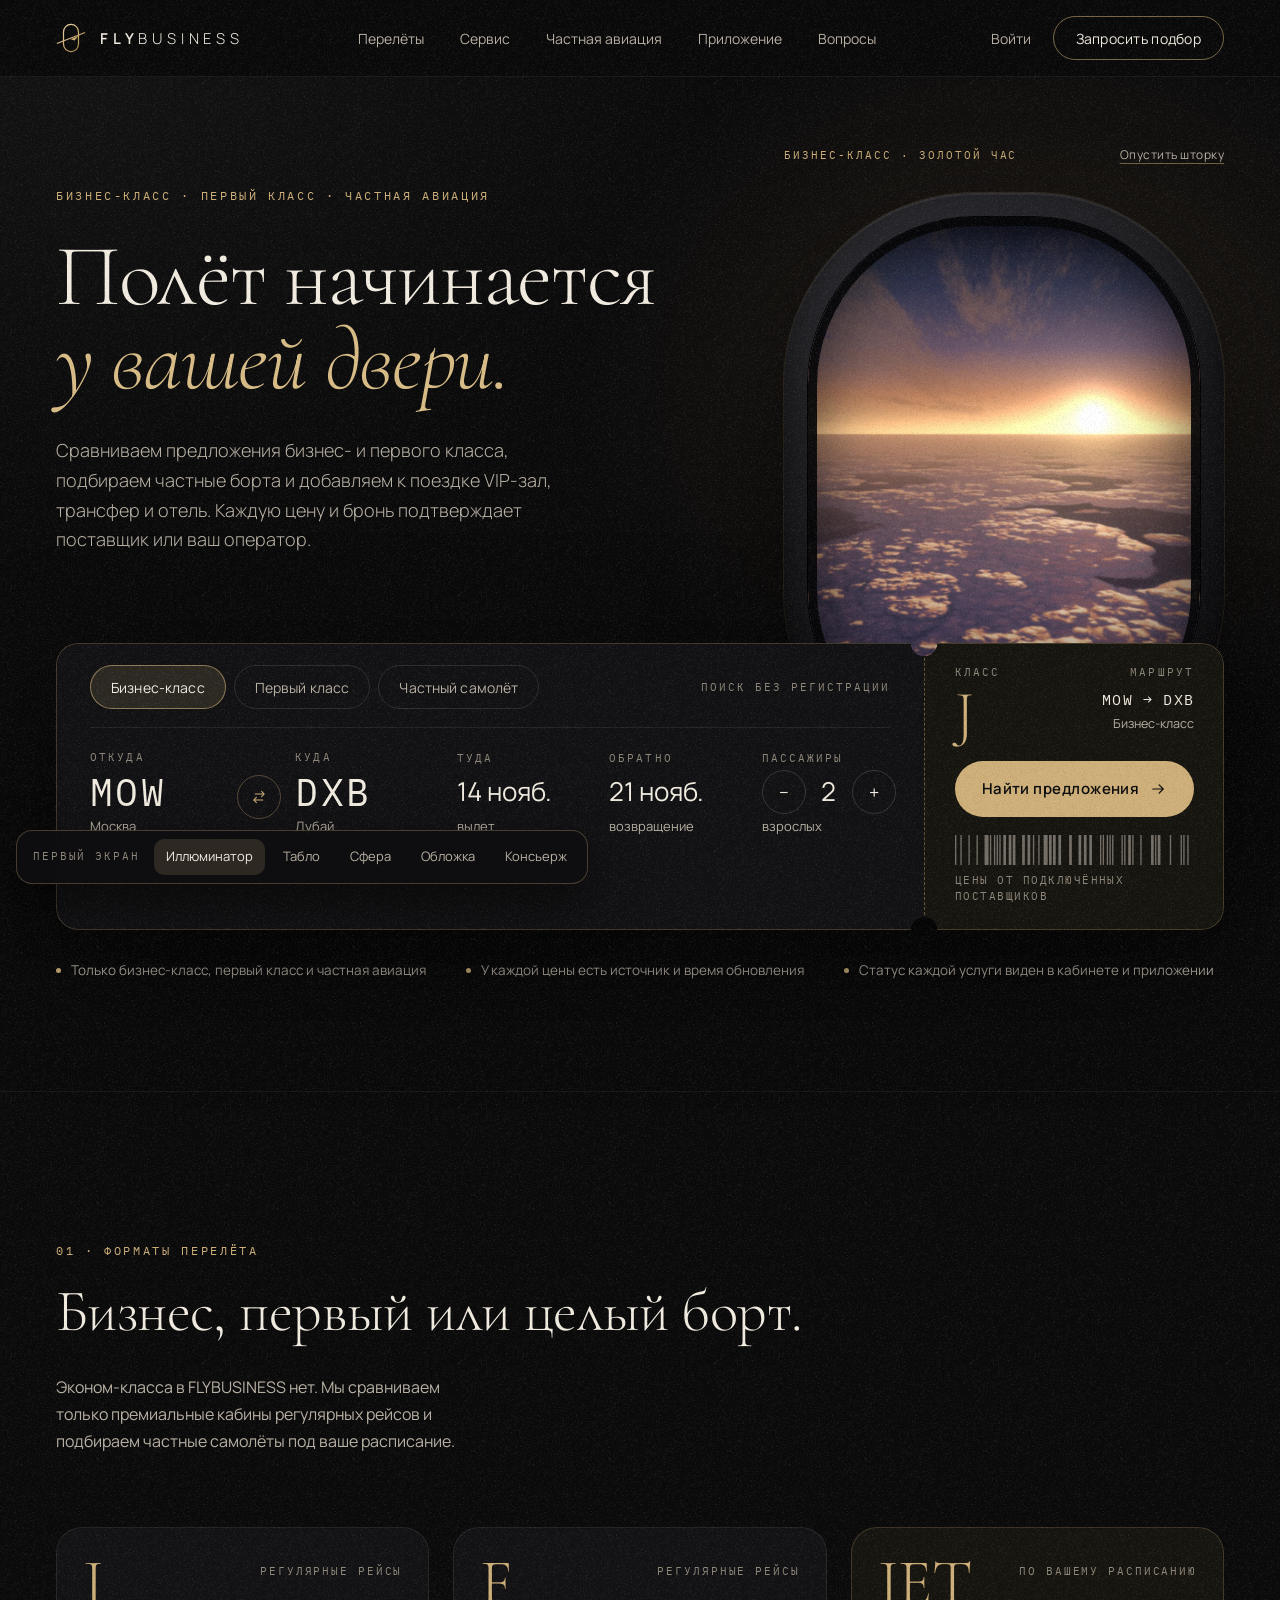
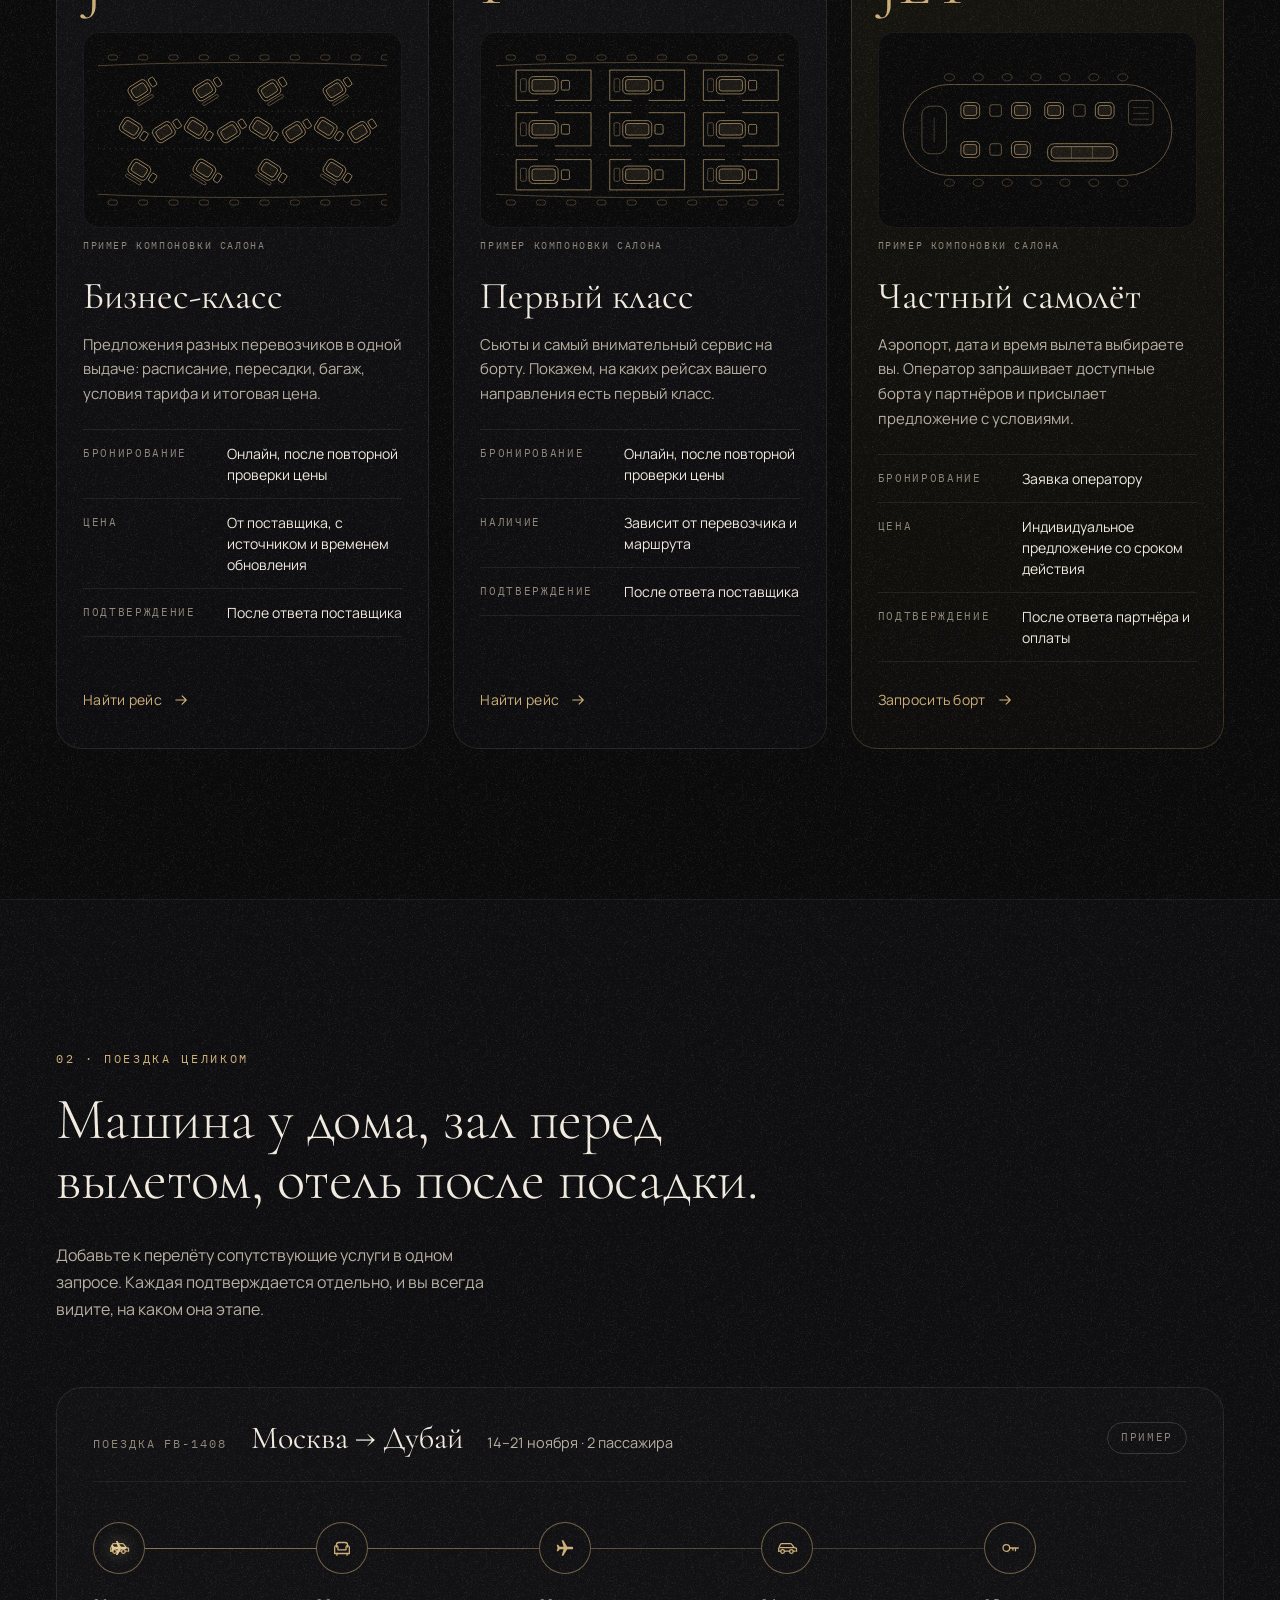
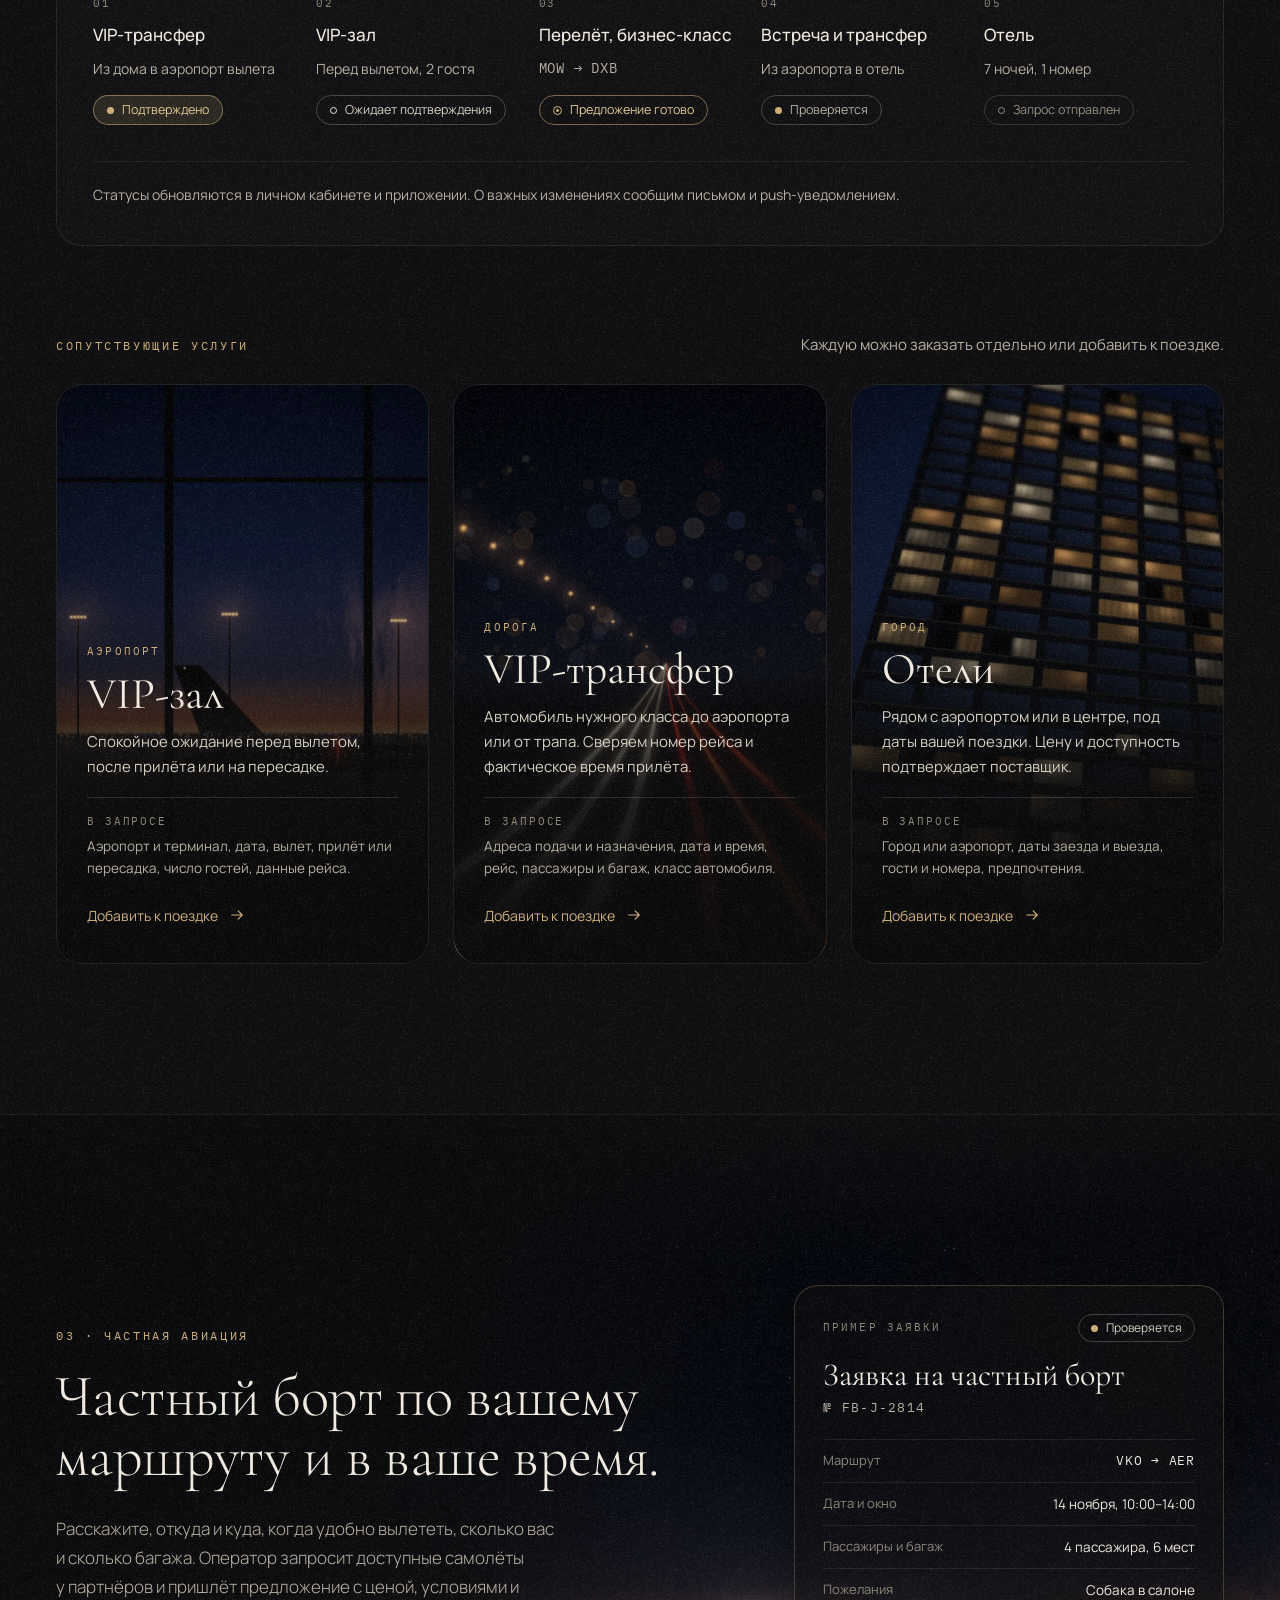
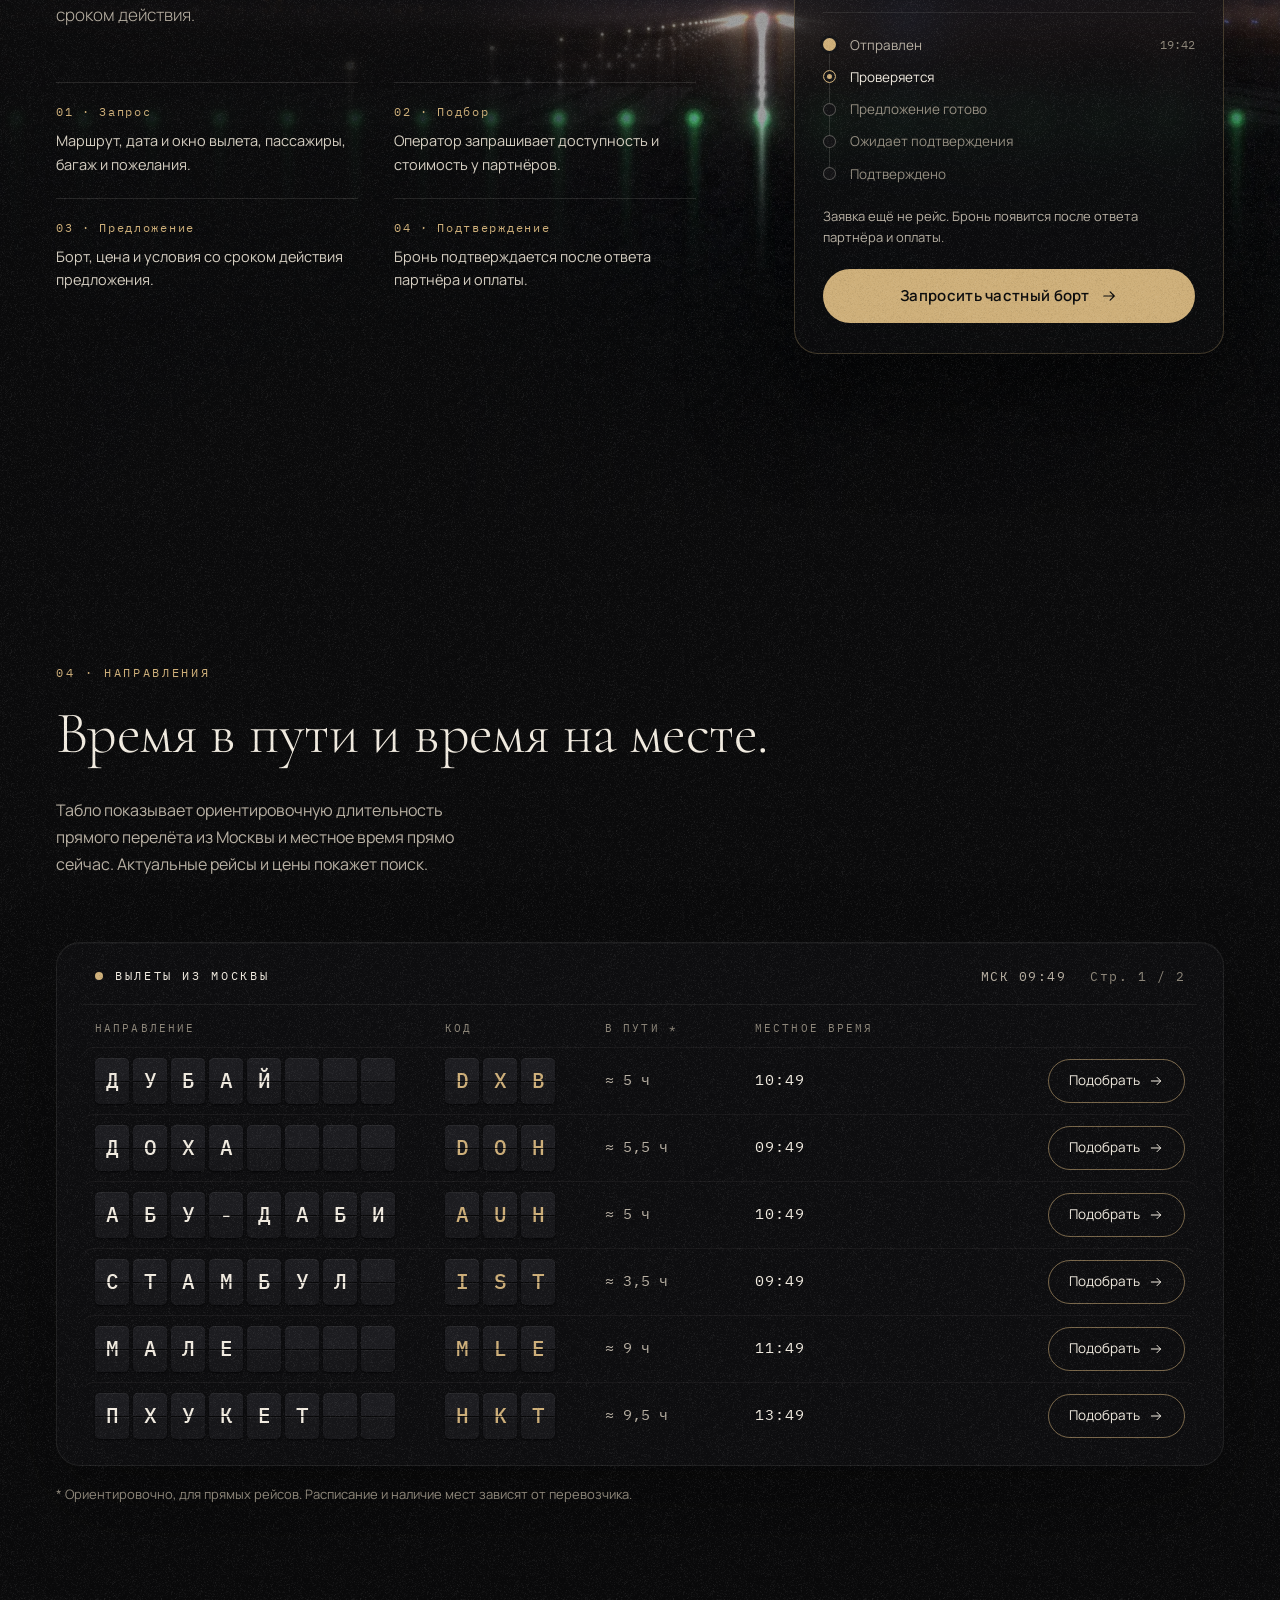
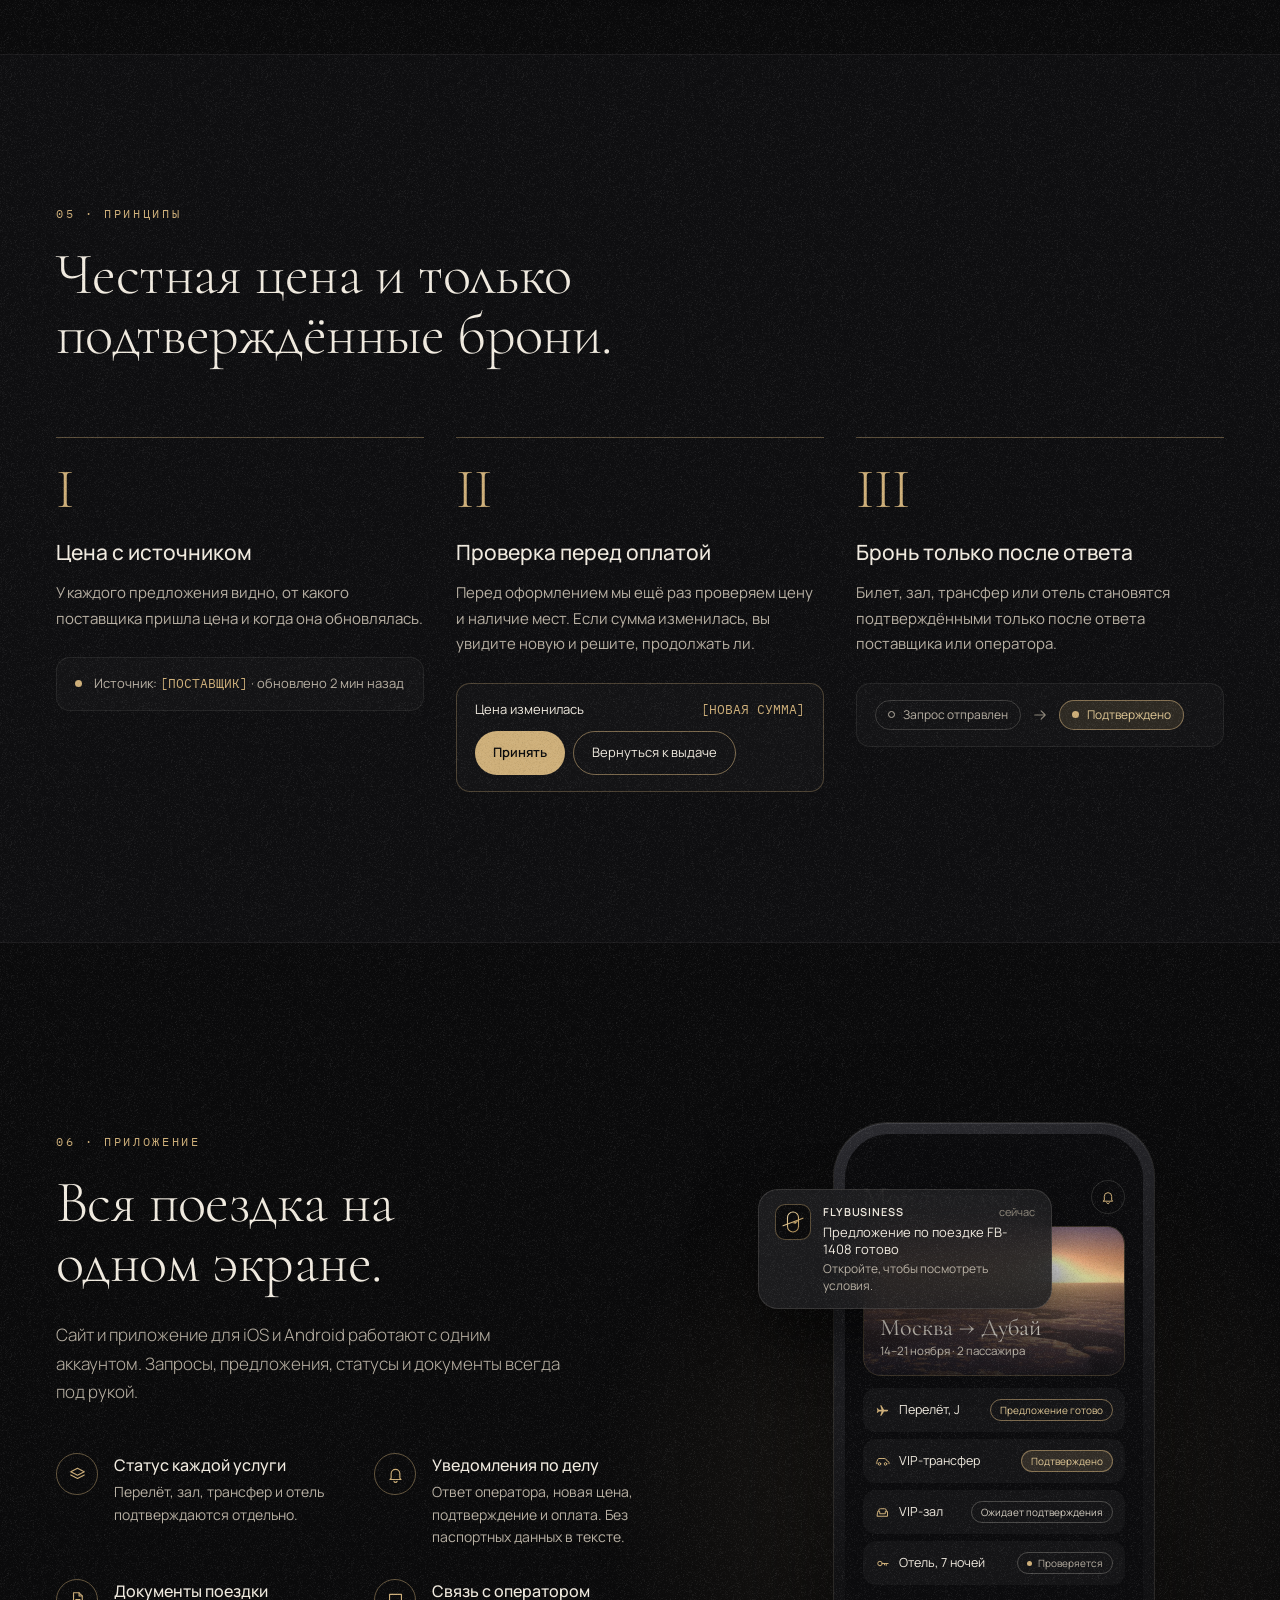
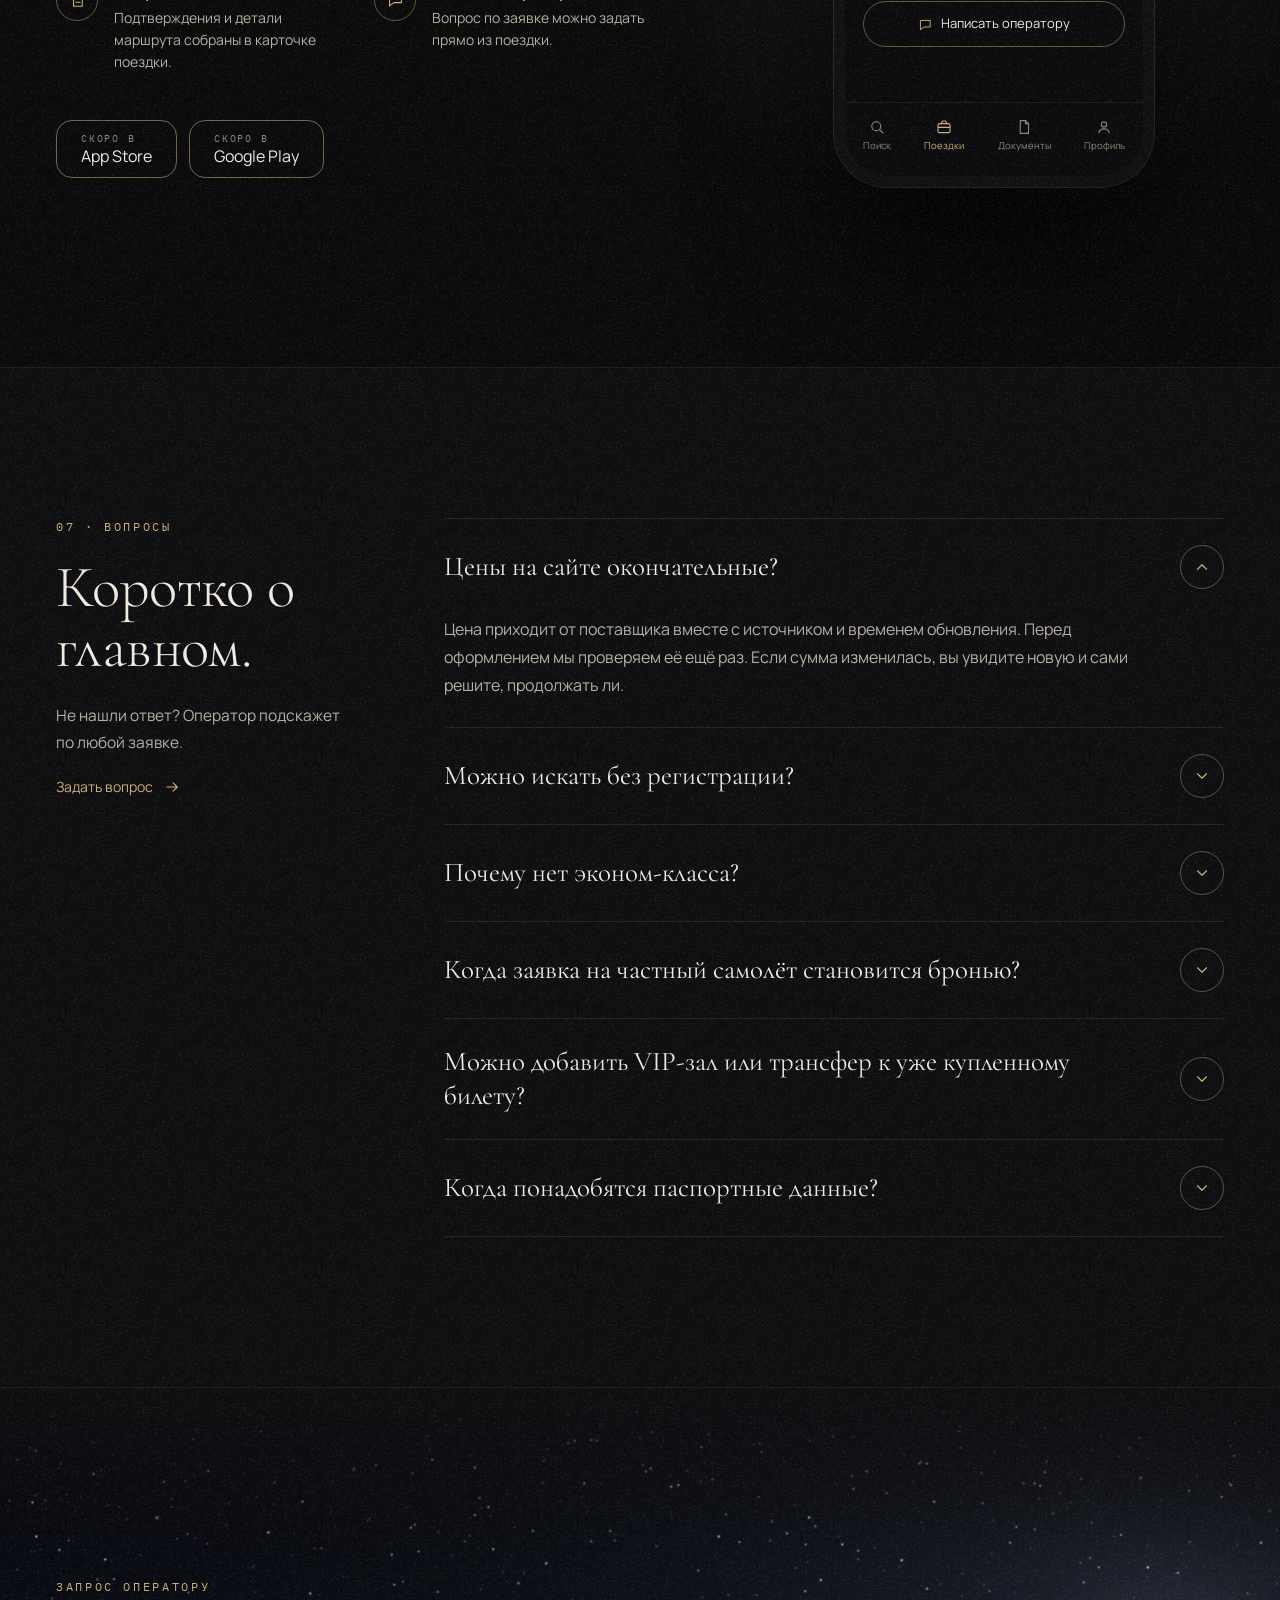
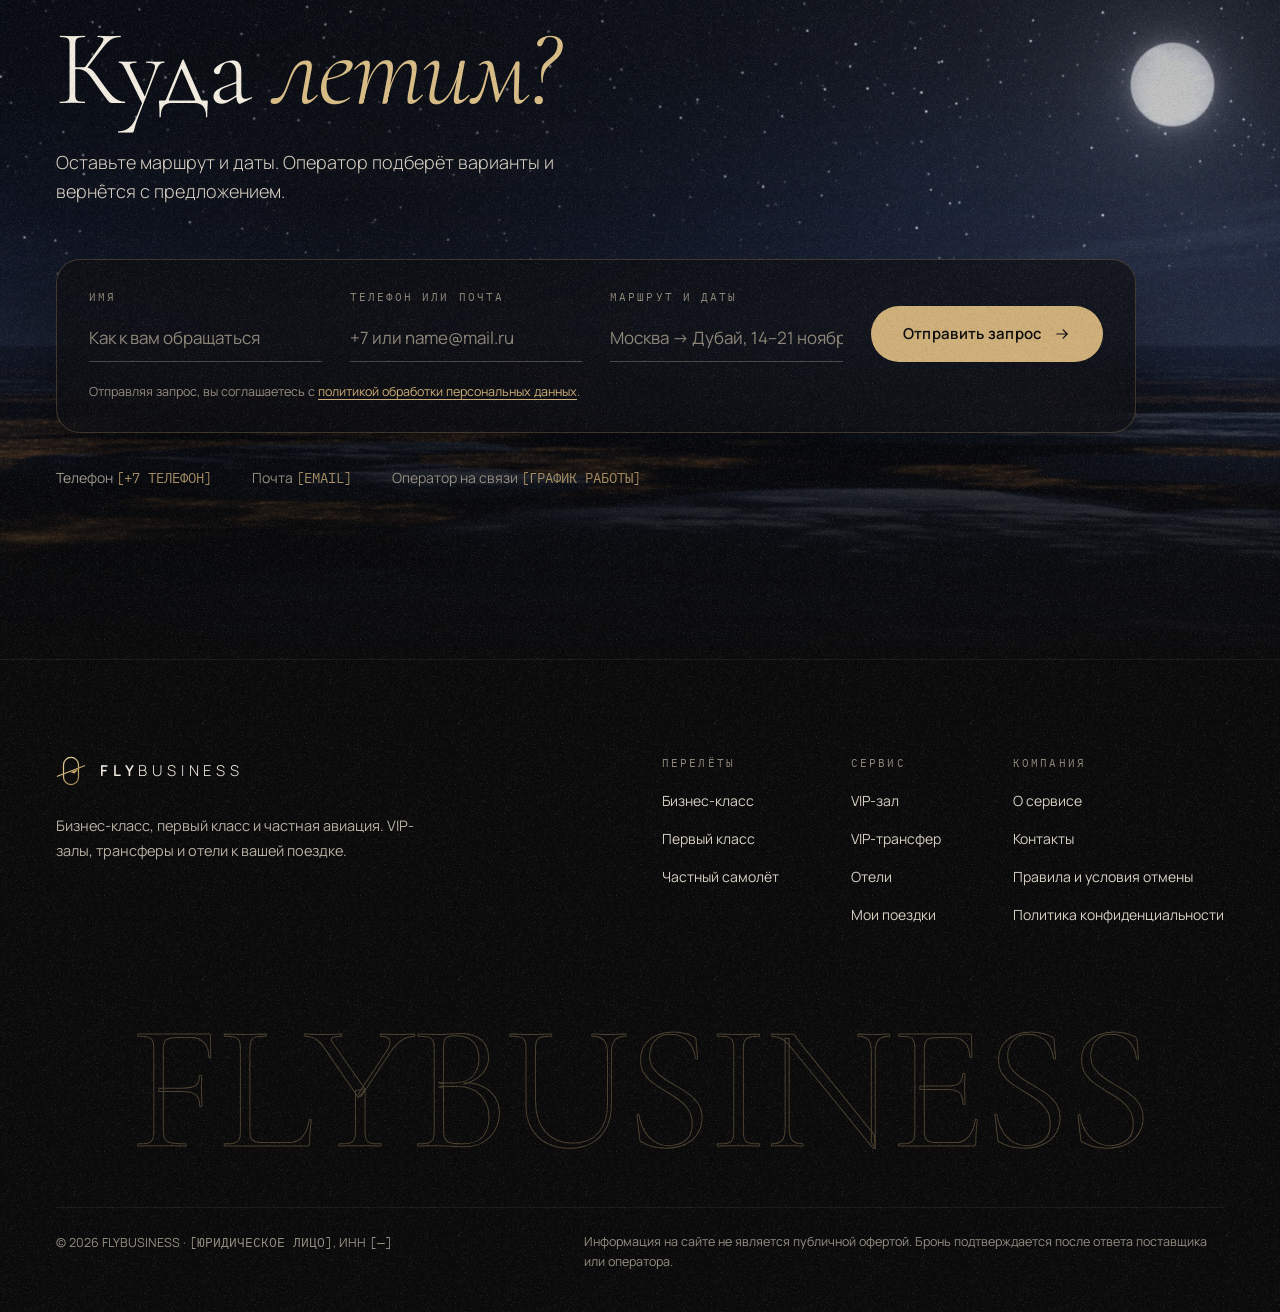
==== commit 513209cf: "Show hero variant switcher by default (hide with ?switcher=0) Co-Authored-By: Claude Sonnet 5.5 <nor" ====
--- a/index.html
+++ b/index.html
@@ -1003,11 +1003,11 @@
 
 <nav id="fb-switcher" class="fb-switcher" aria-label="Варианты первого экрана" hidden>
 <span class="fb-mono" style="padding: 0 8px; font-size: 10.5px; letter-spacing: 0.18em; text-transform: uppercase; color: #8E877A">Первый экран</span>
-<a href="?hero=porthole&amp;switcher=1" data-switch="porthole">Иллюминатор</a>
-<a href="?hero=board&amp;switcher=1" data-switch="board">Табло</a>
-<a href="?hero=sphere&amp;switcher=1" data-switch="sphere">Сфера</a>
-<a href="?hero=cover&amp;switcher=1" data-switch="cover">Обложка</a>
-<a href="?hero=concierge&amp;switcher=1" data-switch="concierge">Консьерж</a>
+<a href="?hero=porthole" data-switch="porthole">Иллюминатор</a>
+<a href="?hero=board" data-switch="board">Табло</a>
+<a href="?hero=sphere" data-switch="sphere">Сфера</a>
+<a href="?hero=cover" data-switch="cover">Обложка</a>
+<a href="?hero=concierge" data-switch="concierge">Консьерж</a>
 </nav>
 </div>
 </body>
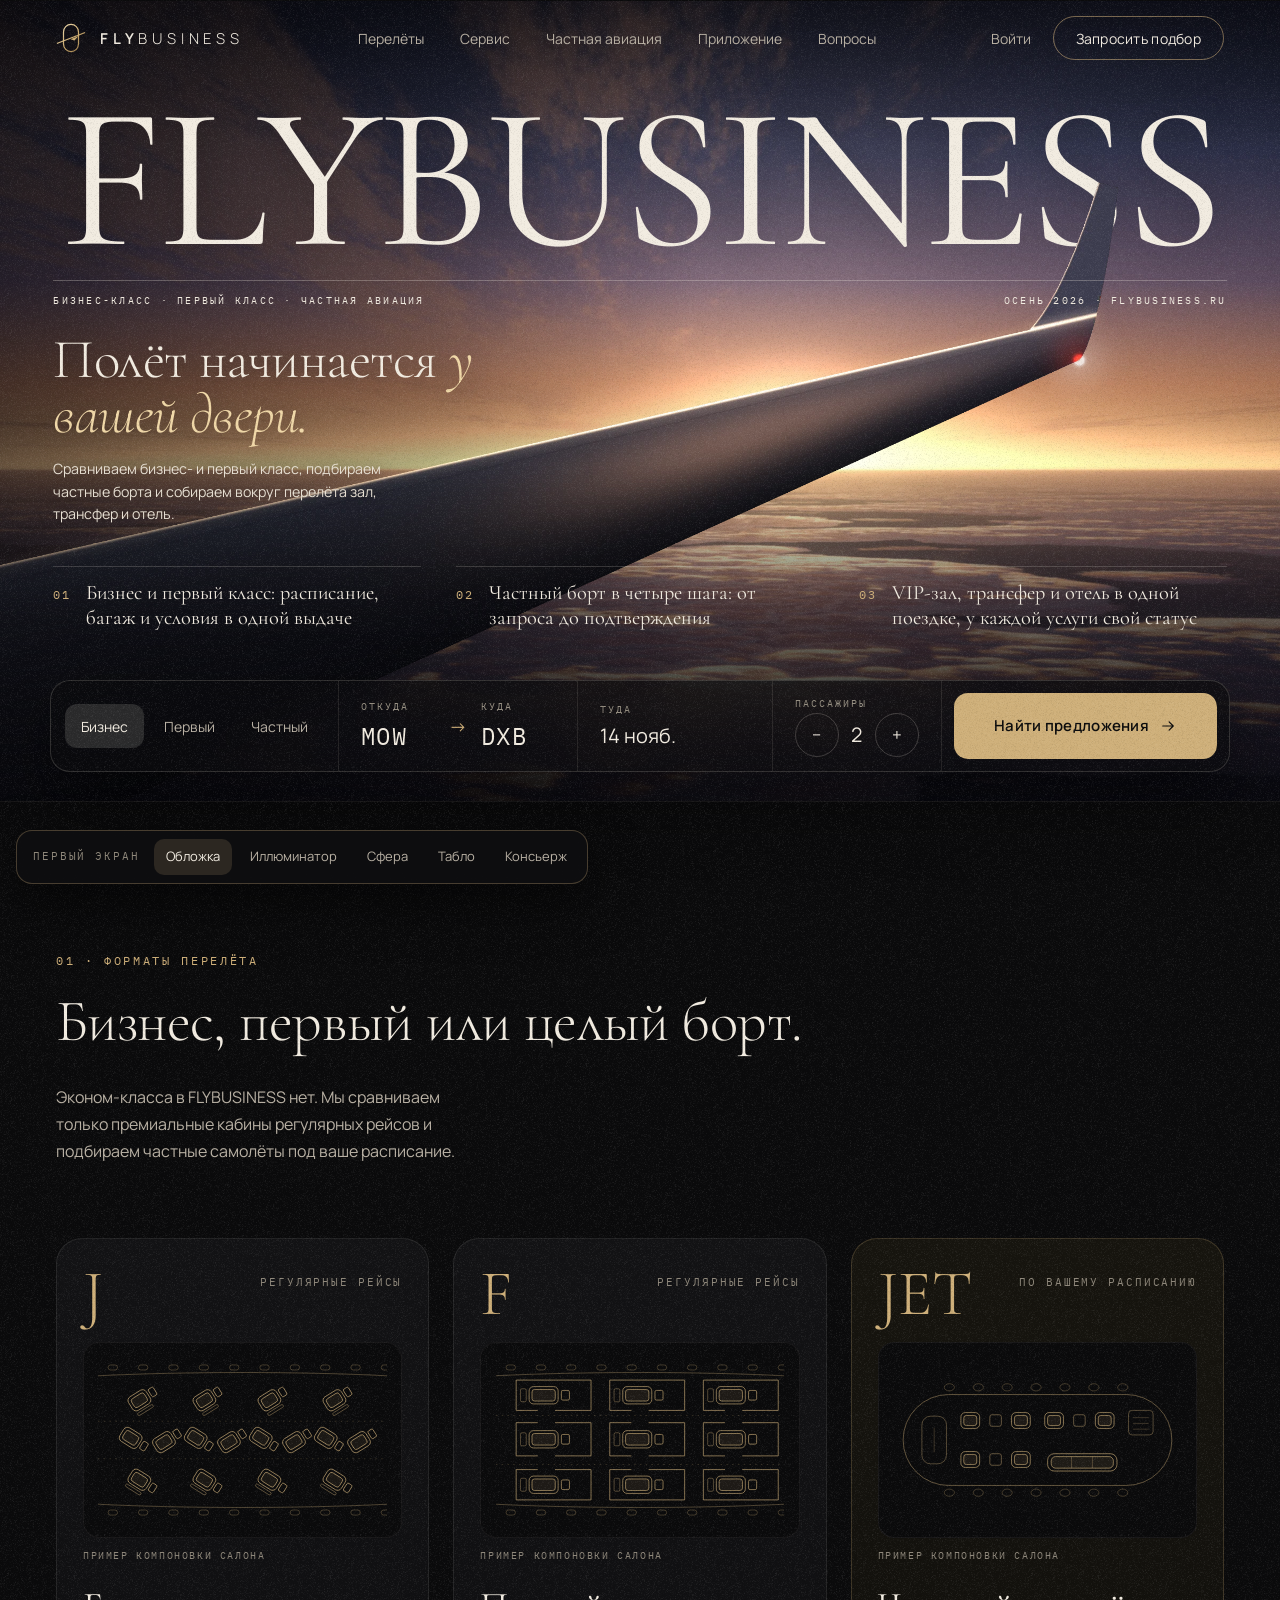
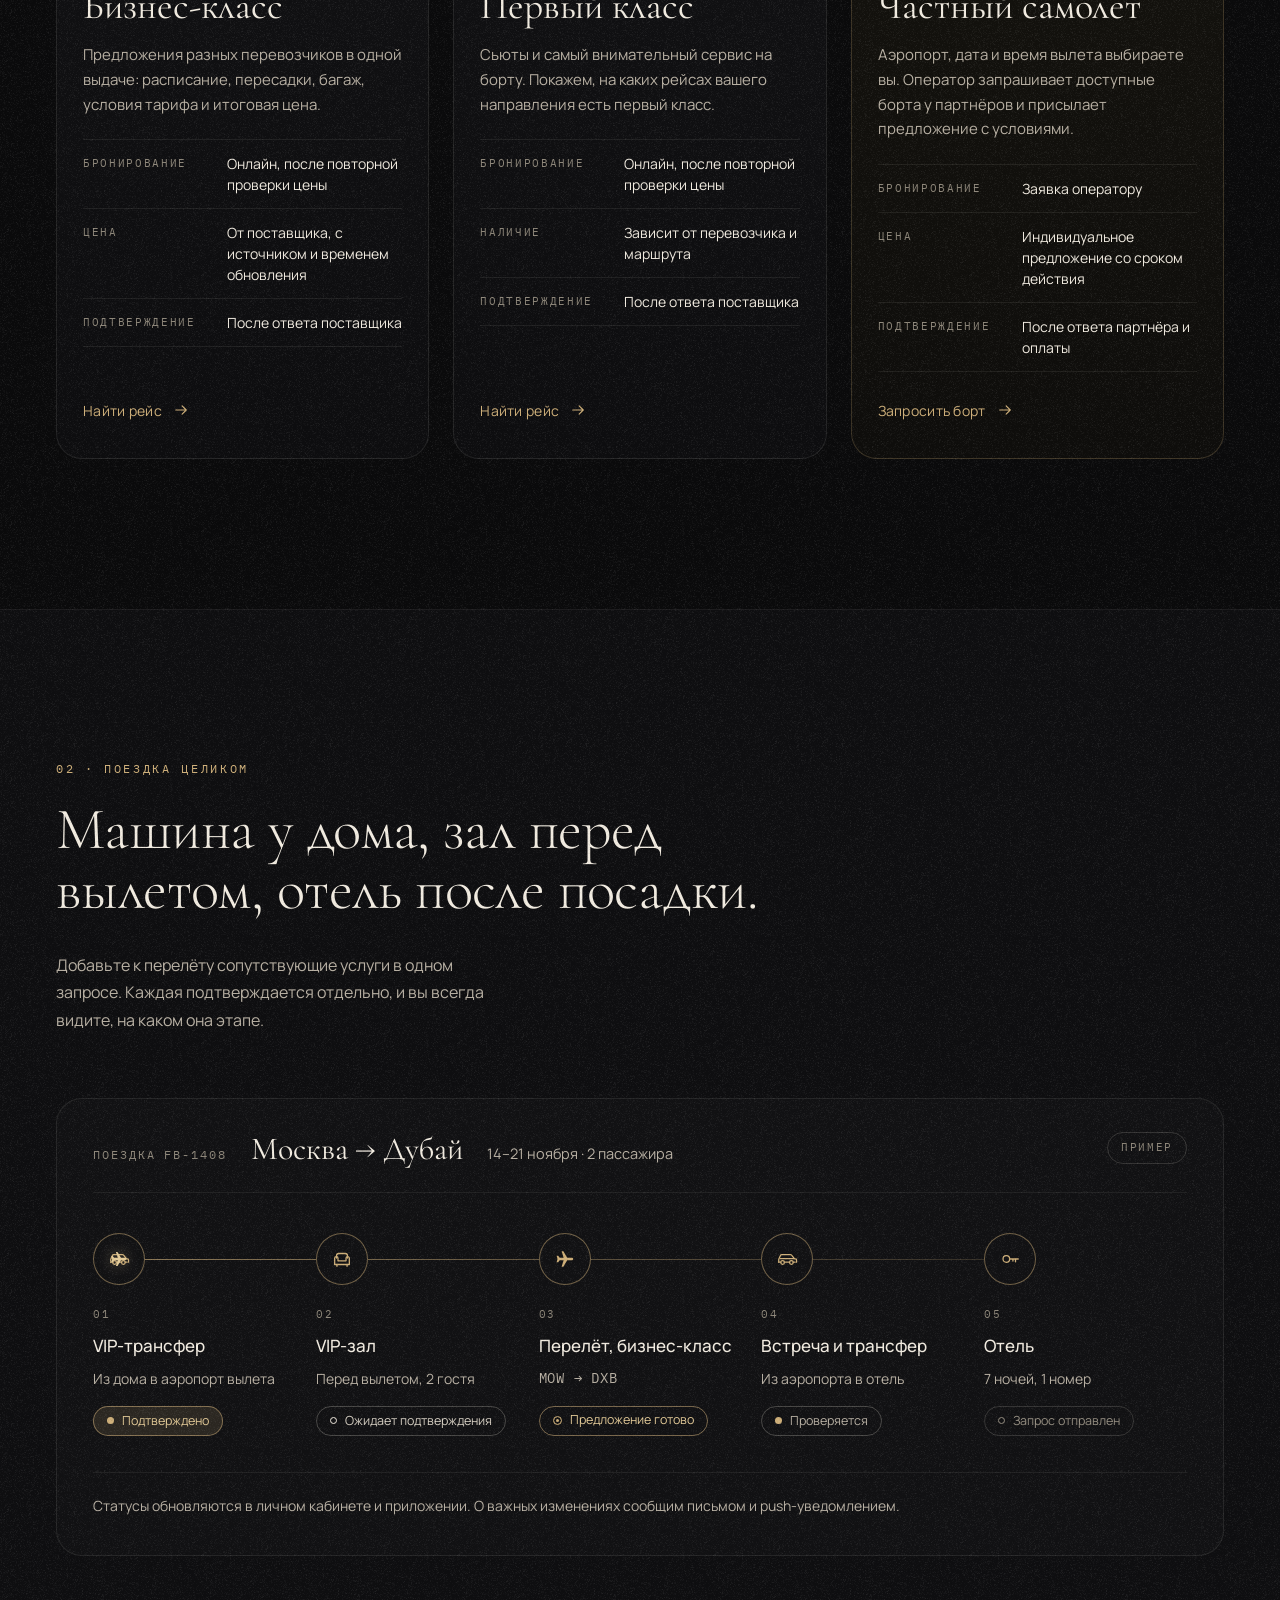
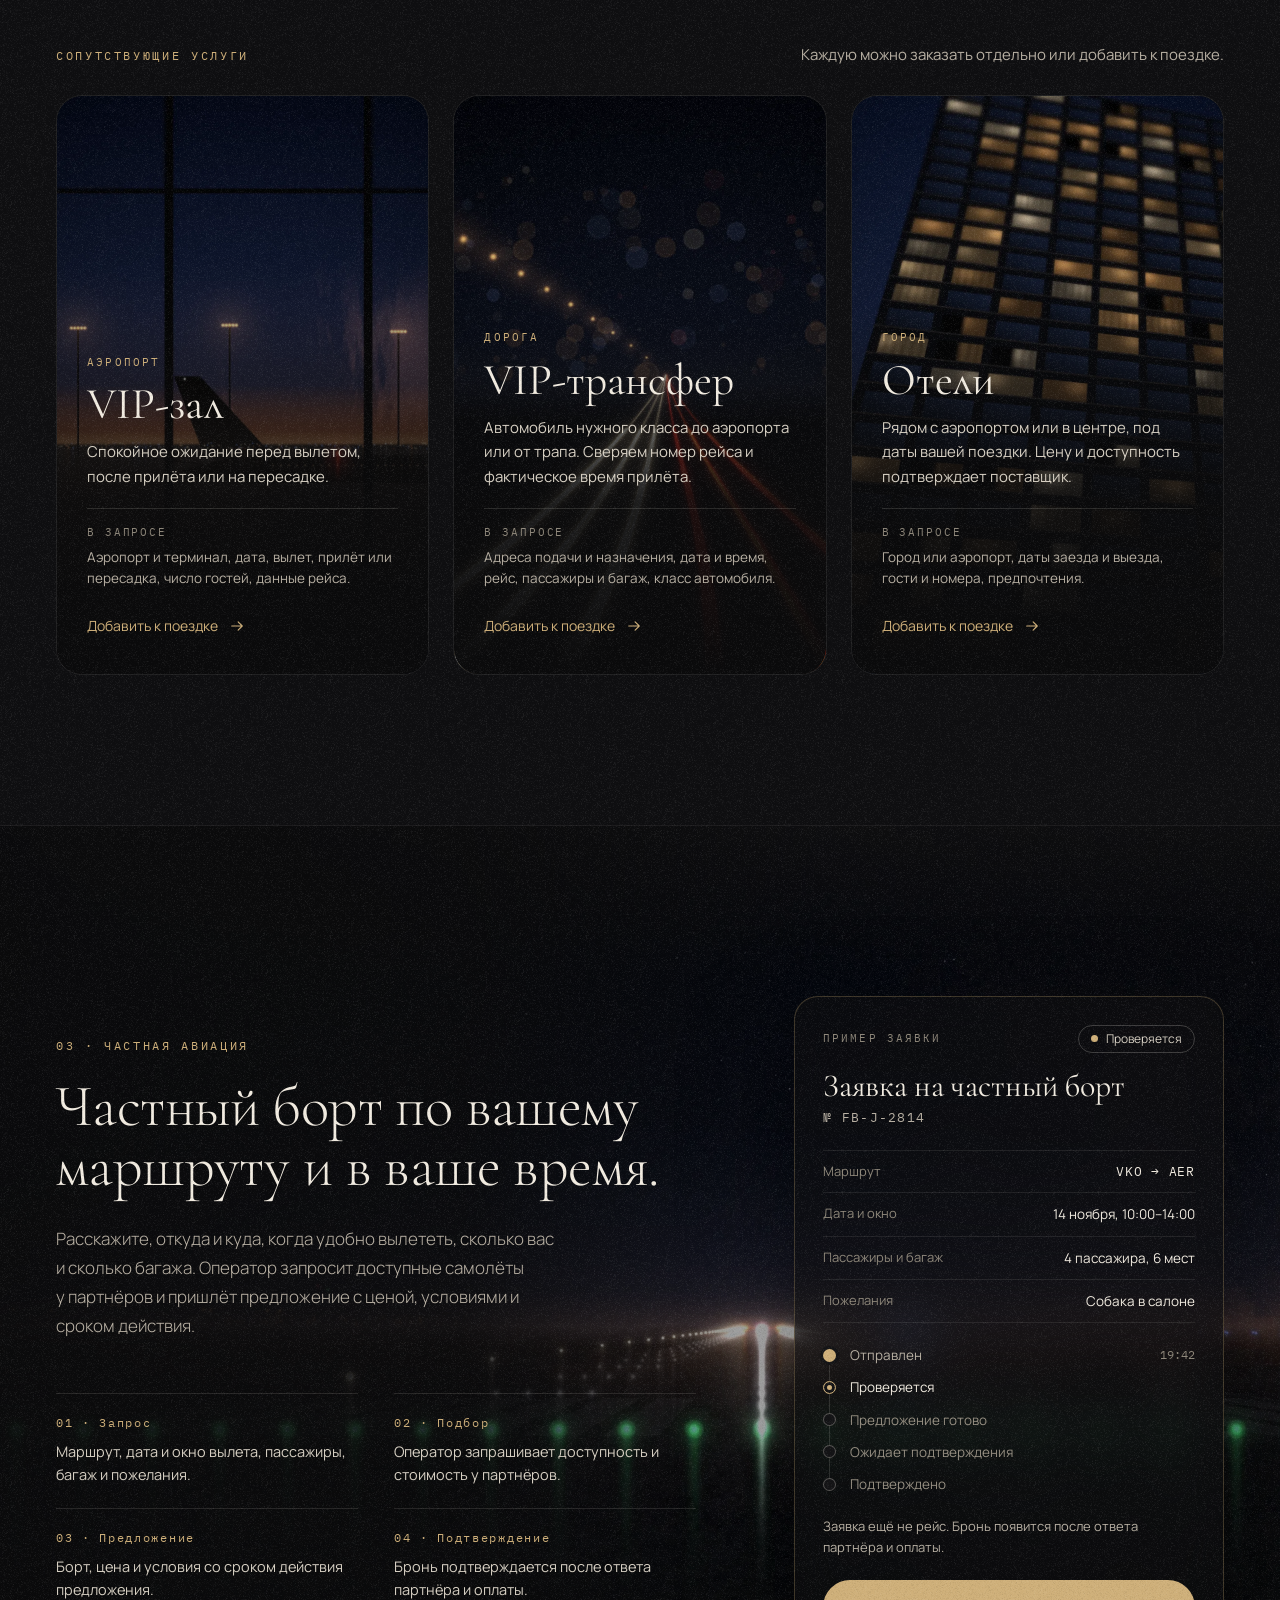
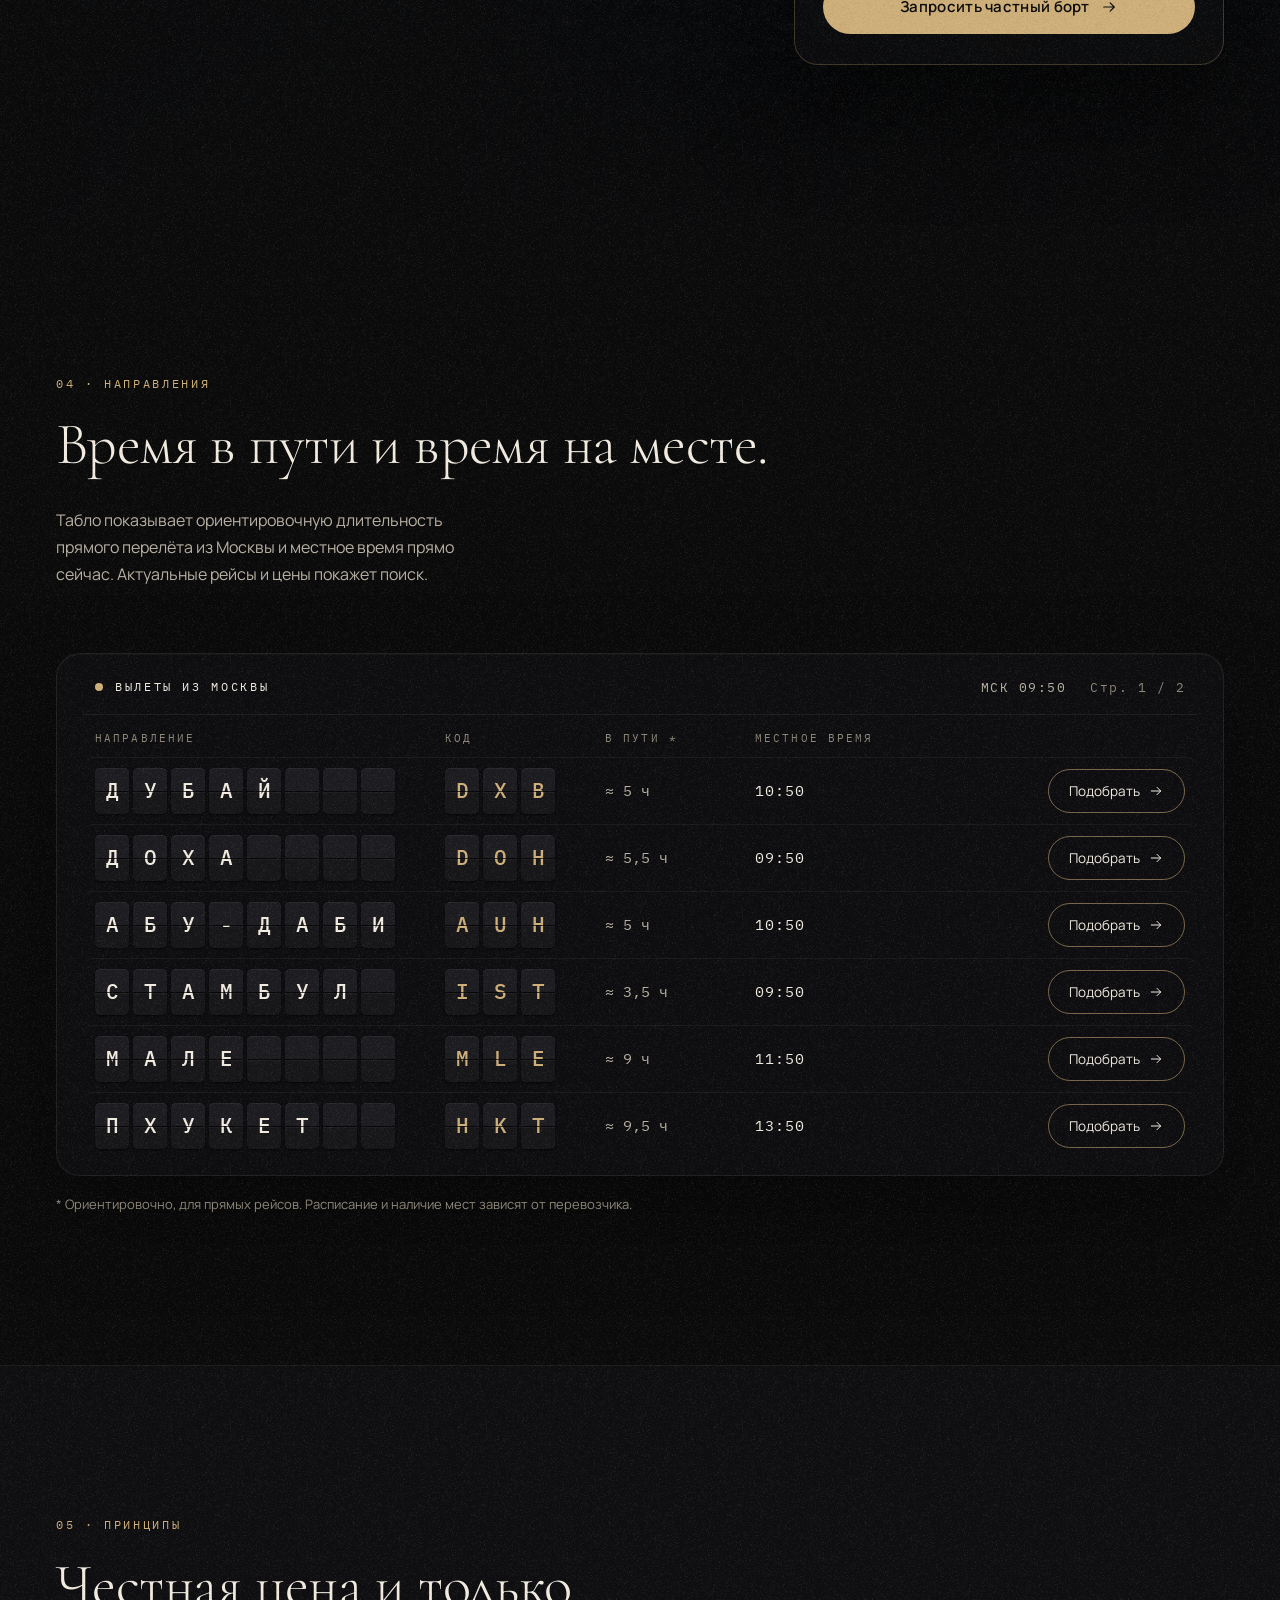
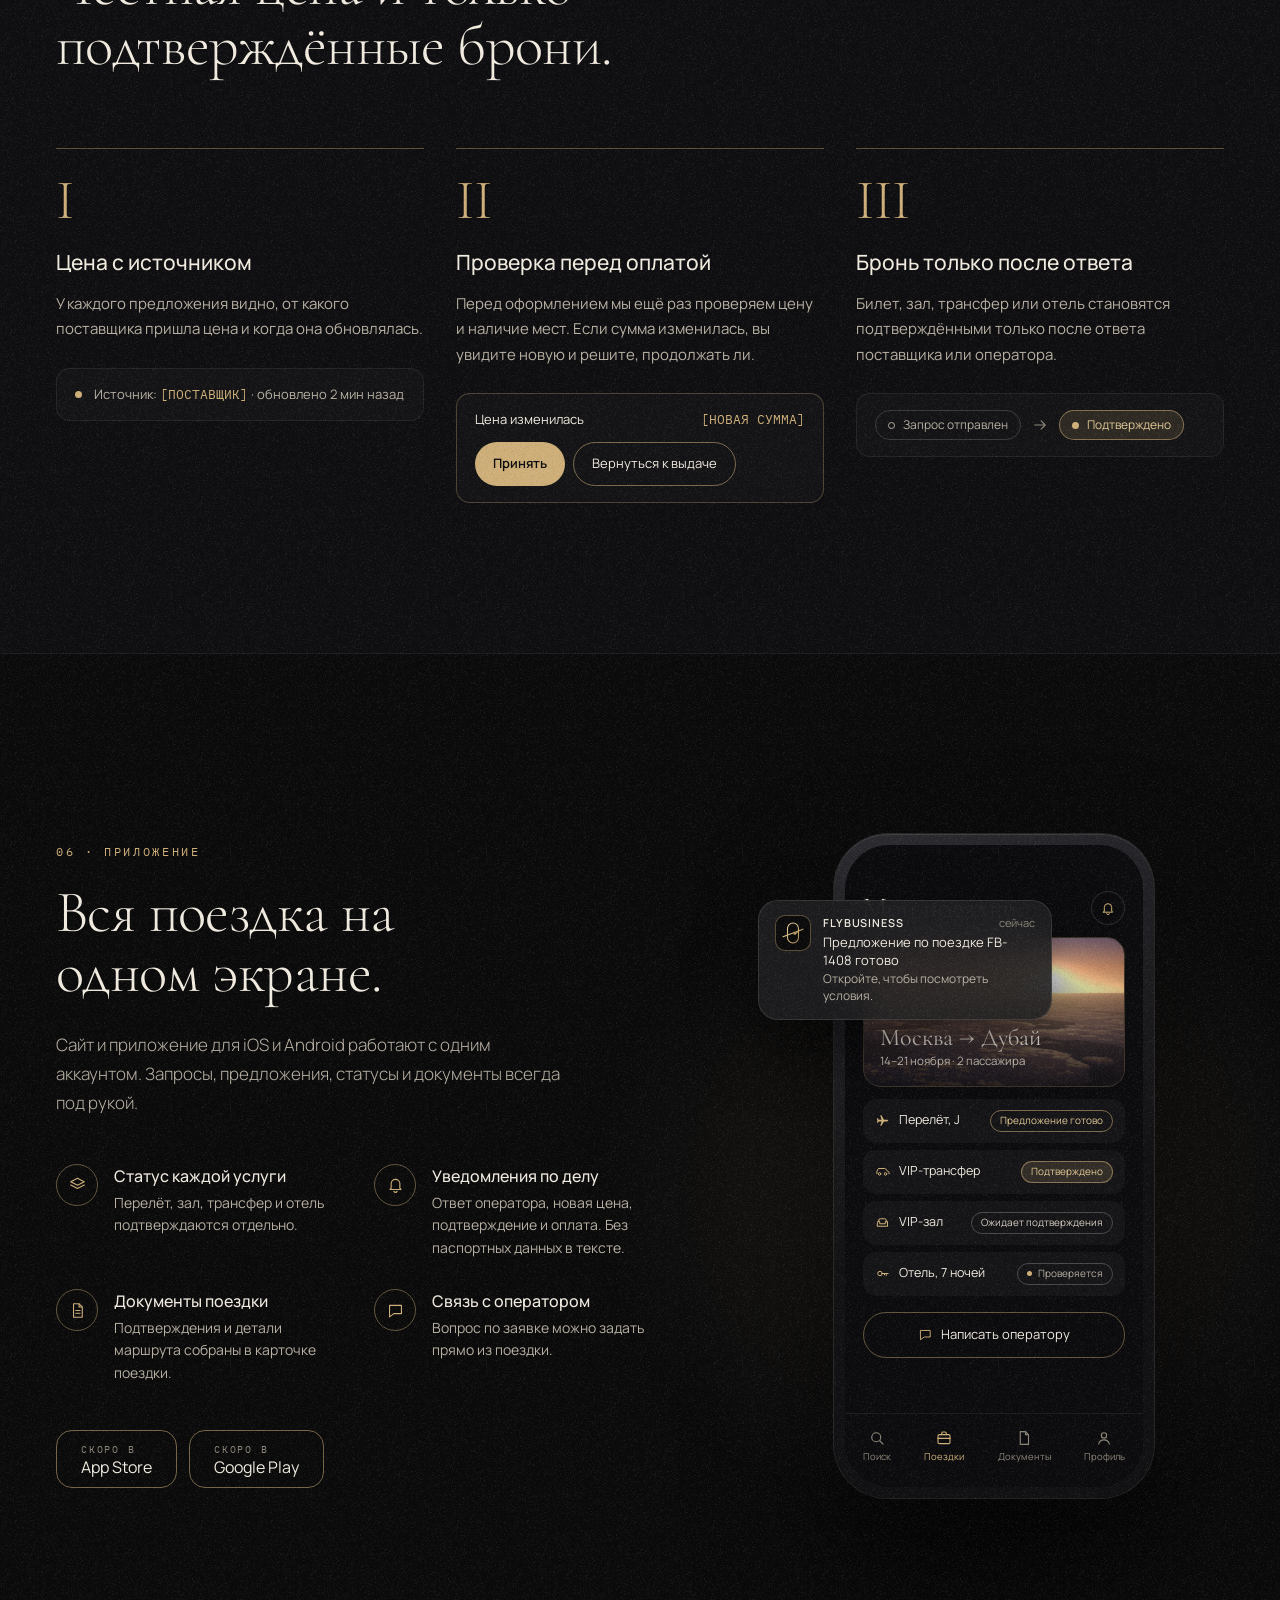
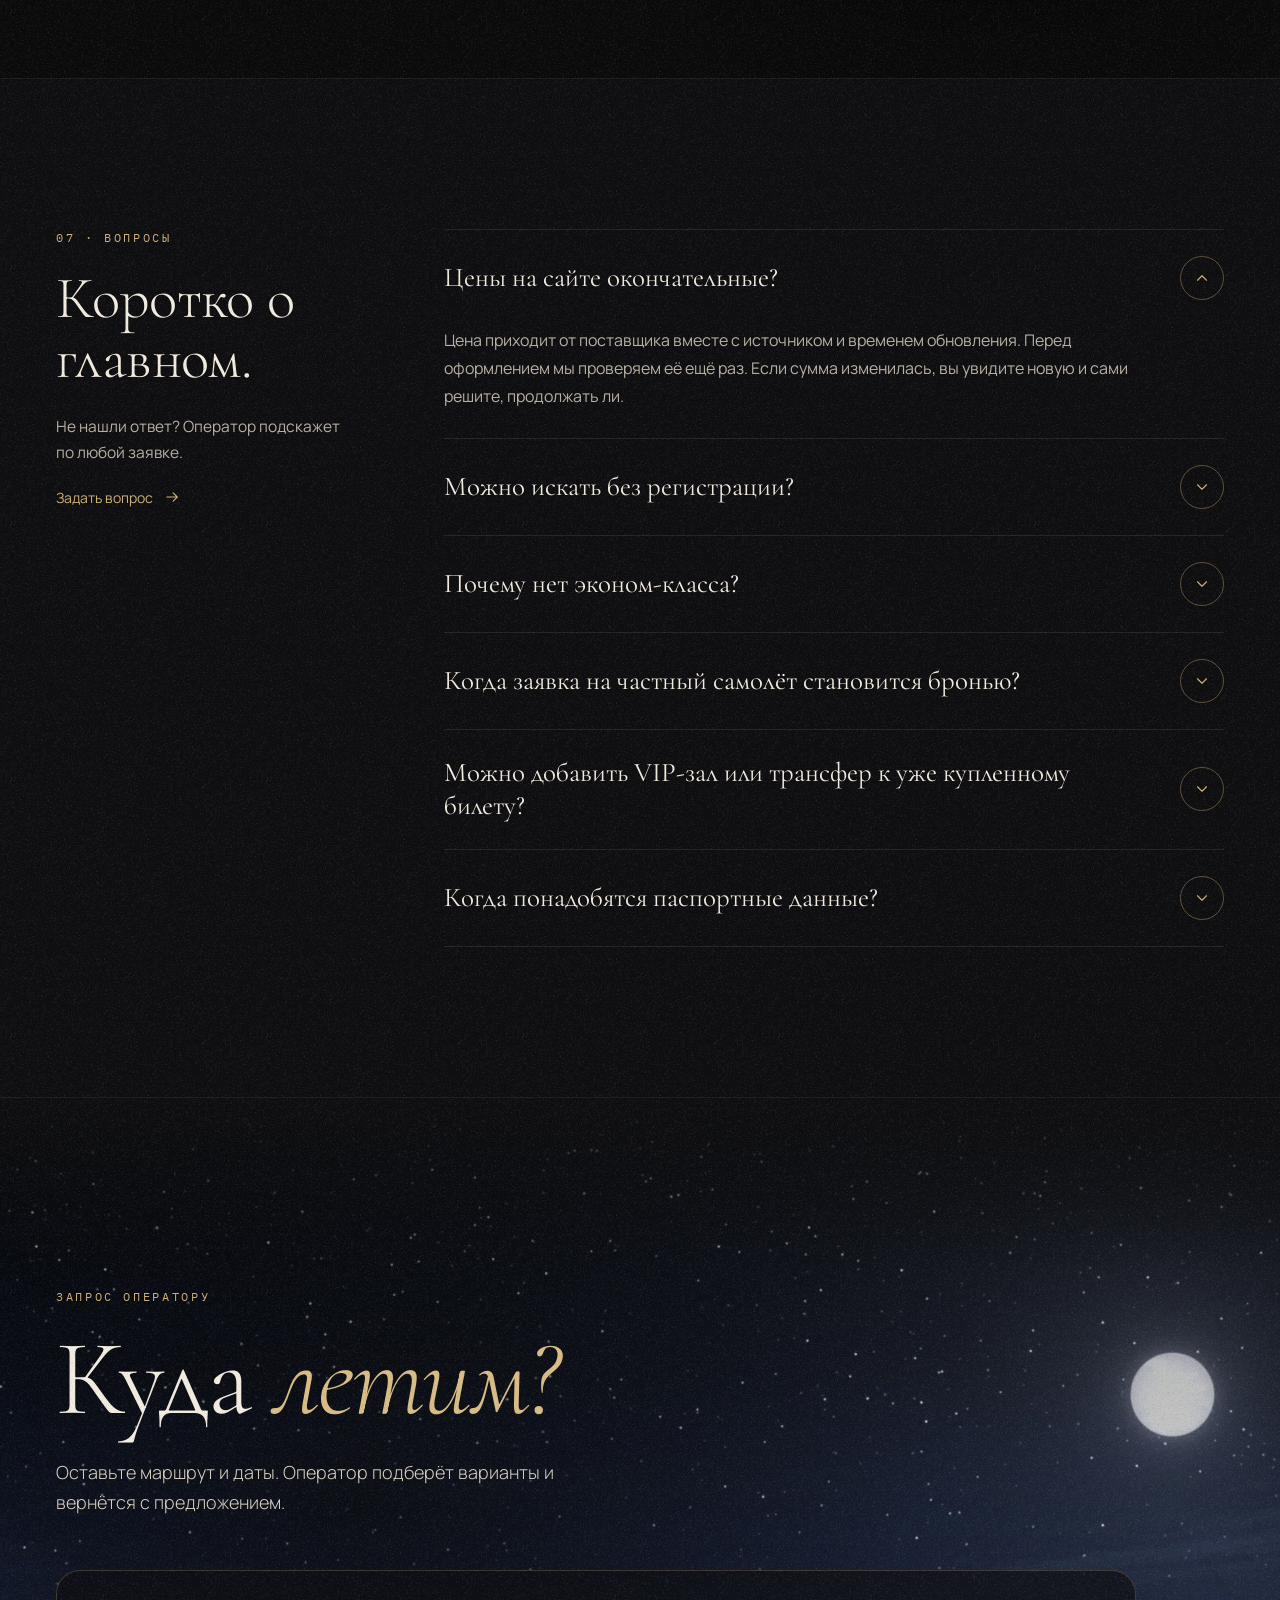
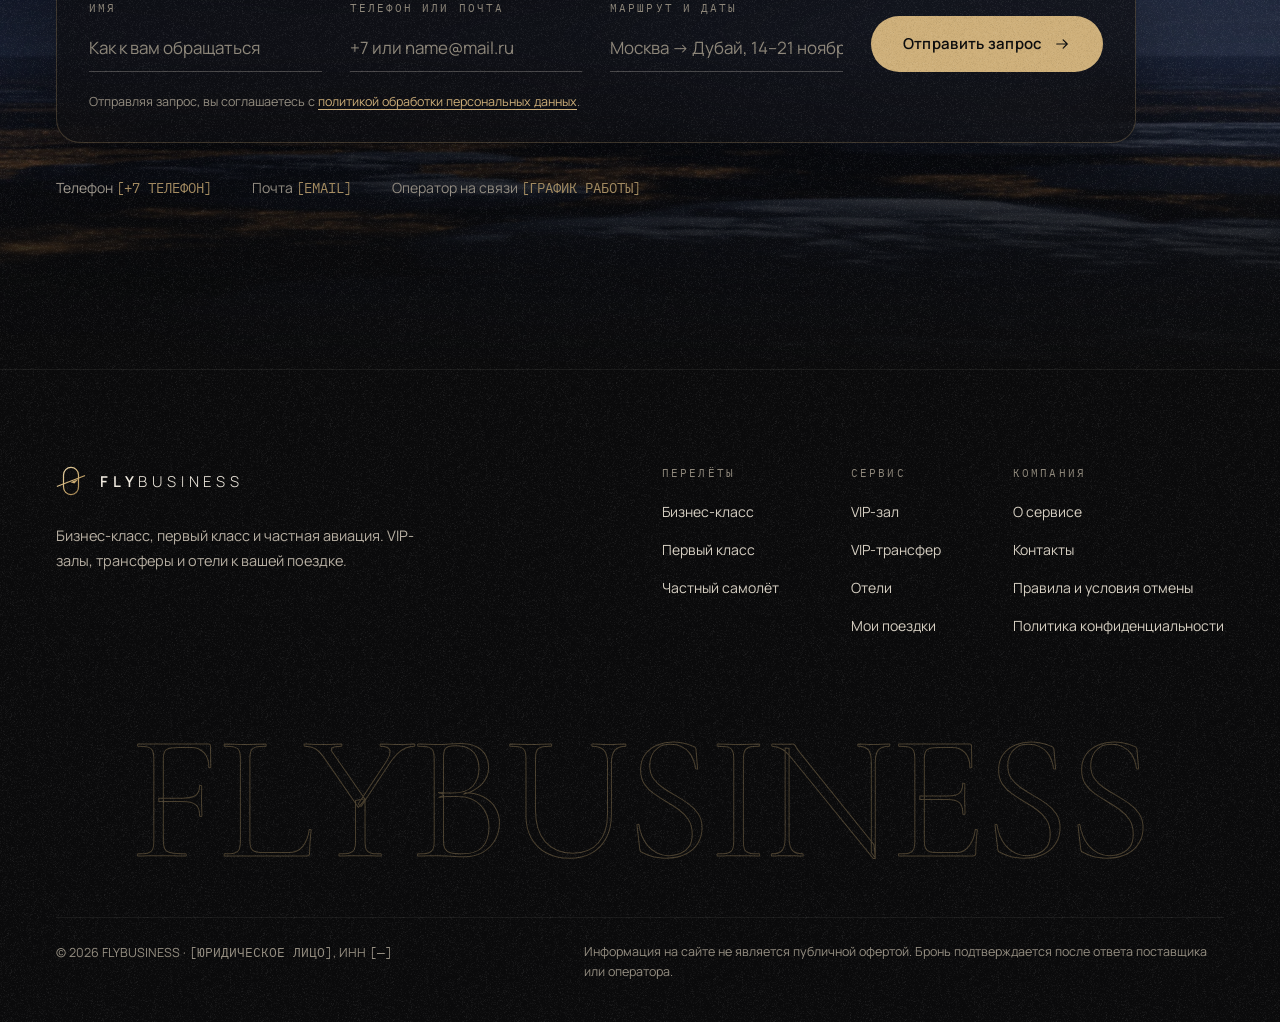
==== commit 5fabe426: "Reorder hero switcher, make Cover the default hero Co-Authored-By: Claude Sonnet 5.5 <noreply@anthro" ====
--- a/index.html
+++ b/index.html
@@ -1,5 +1,5 @@
 <!doctype html>
-<html lang="ru" data-hero="porthole">
+<html lang="ru" data-hero="cover">
 <head>
 <meta charset="utf-8">
 <meta name="viewport" content="width=device-width, initial-scale=1, viewport-fit=cover">
@@ -11,7 +11,7 @@
 <meta property="og:site_name" content="FLYBUSINESS">
 <meta property="og:title" content="FLYBUSINESS · Полёт начинается у вашей двери">
 <meta property="og:description" content="Сравниваем бизнес- и первый класс, подбираем частные борта и добавляем к поездке VIP-зал, трансфер и отель. Цены и брони подтверждает поставщик или оператор.">
-<meta property="og:image" content="assets/img/og/porthole.jpg">
+<meta property="og:image" content="assets/img/og/cover.jpg">
 <meta property="og:image:width" content="1200">
 <meta property="og:image:height" content="630">
 <meta name="twitter:card" content="summary_large_image">
@@ -1003,10 +1003,10 @@
 
 <nav id="fb-switcher" class="fb-switcher" aria-label="Варианты первого экрана" hidden>
 <span class="fb-mono" style="padding: 0 8px; font-size: 10.5px; letter-spacing: 0.18em; text-transform: uppercase; color: #8E877A">Первый экран</span>
+<a href="?hero=cover" data-switch="cover">Обложка</a>
 <a href="?hero=porthole" data-switch="porthole">Иллюминатор</a>
+<a href="?hero=sphere" data-switch="sphere">Сфера</a>
 <a href="?hero=board" data-switch="board">Табло</a>
-<a href="?hero=sphere" data-switch="sphere">Сфера</a>
-<a href="?hero=cover" data-switch="cover">Обложка</a>
 <a href="?hero=concierge" data-switch="concierge">Консьерж</a>
 </nav>
 </div>
